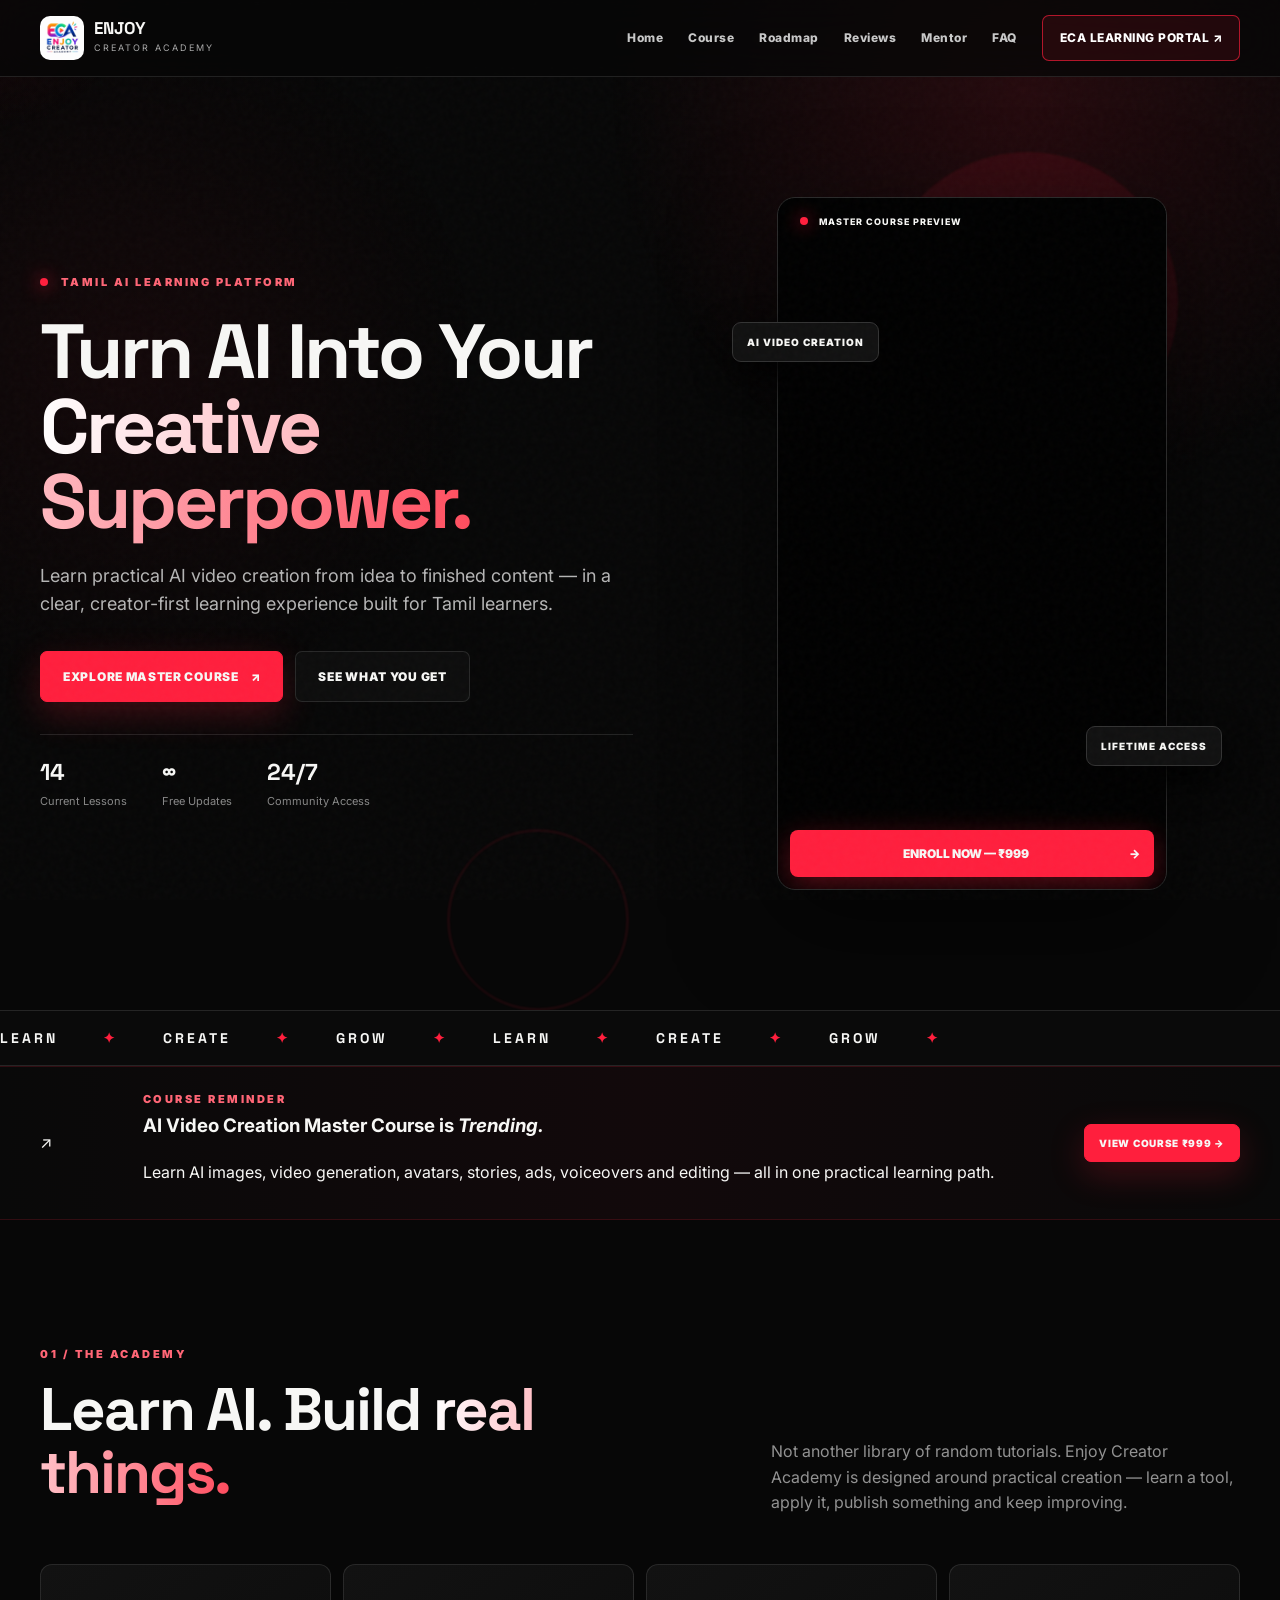
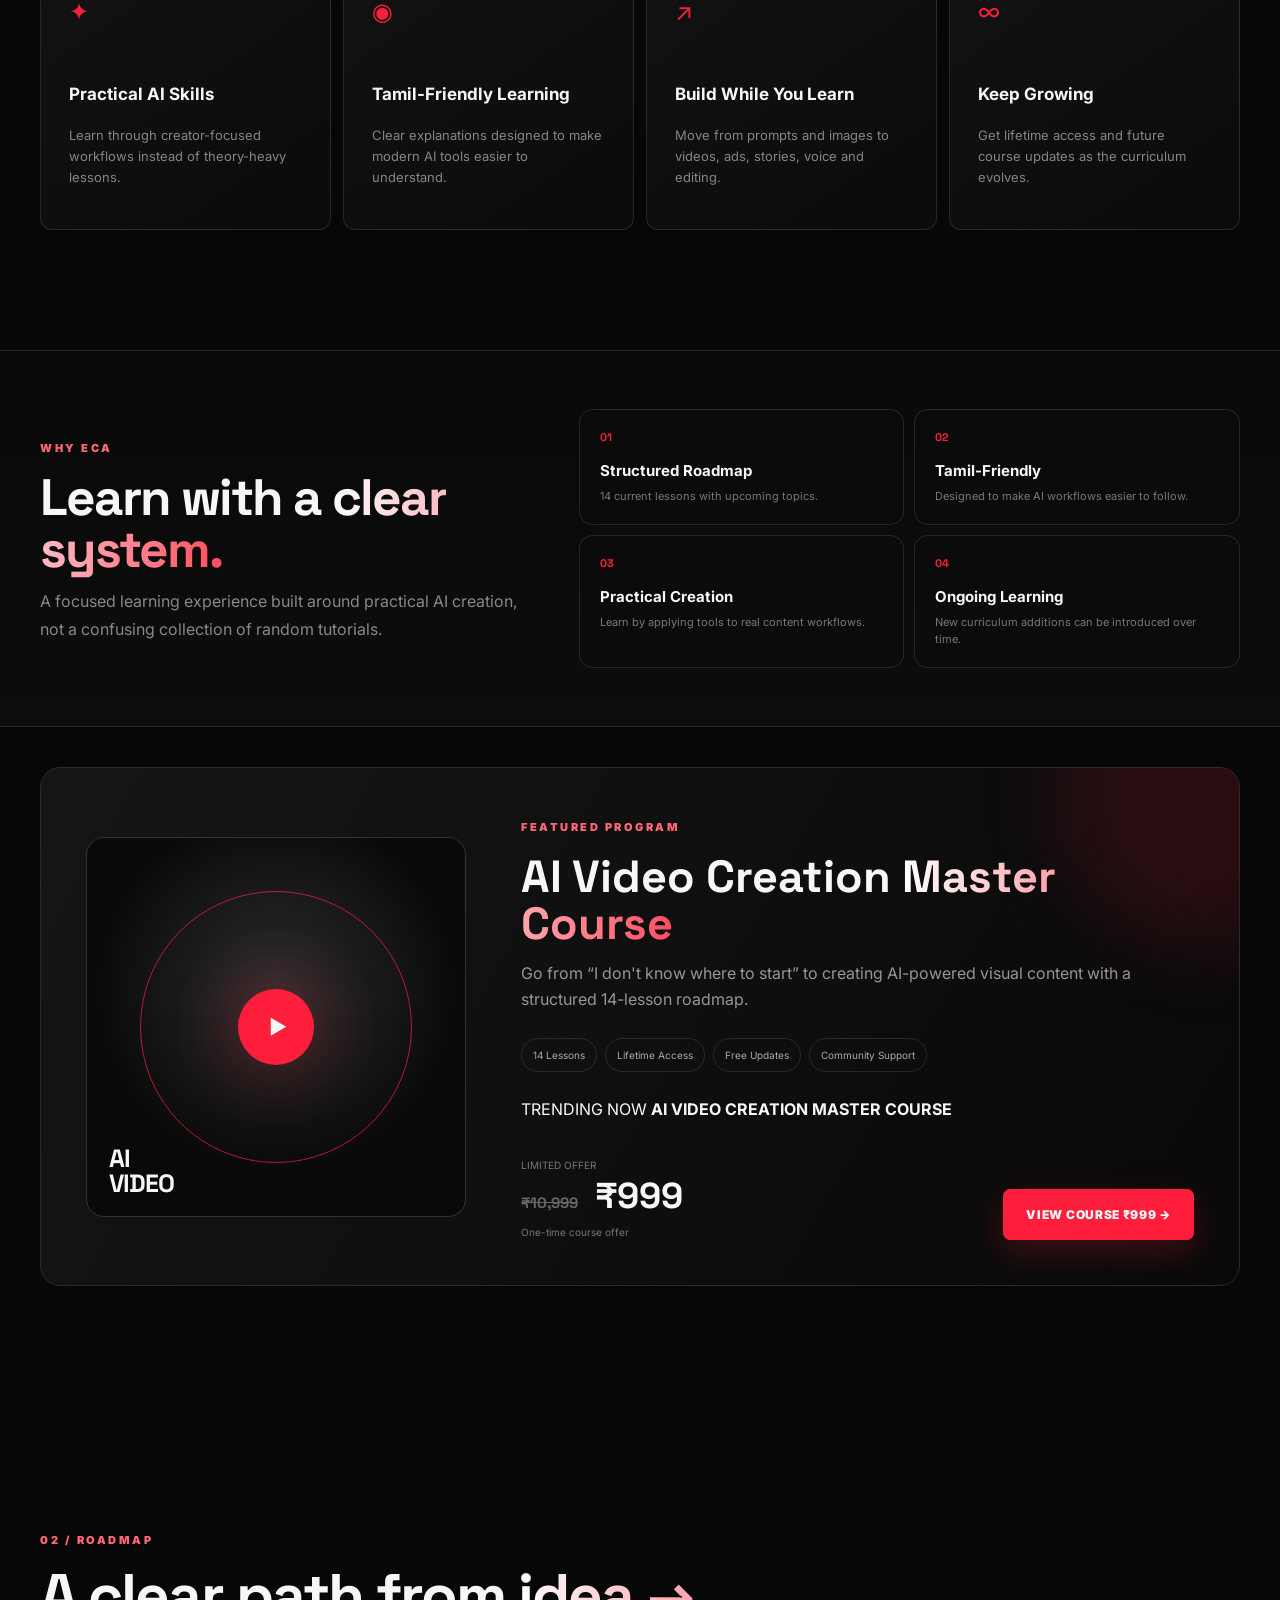
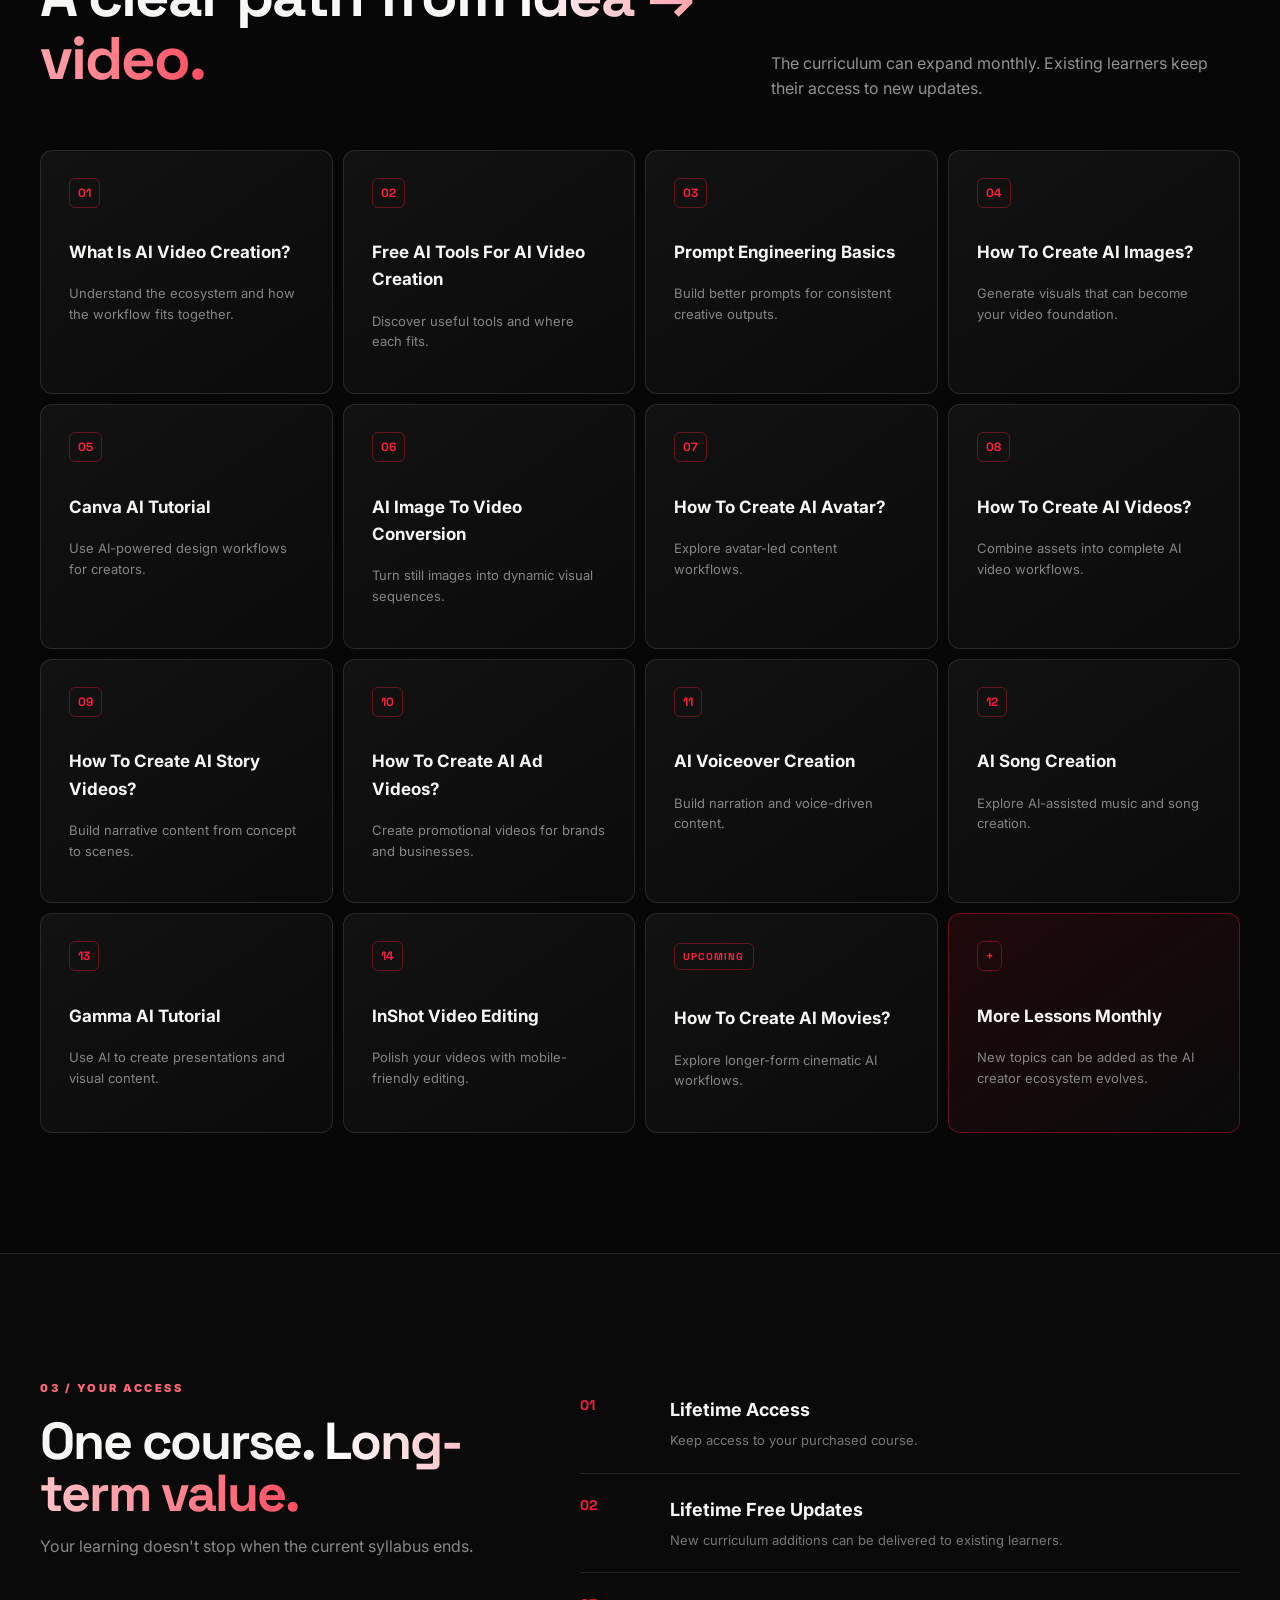
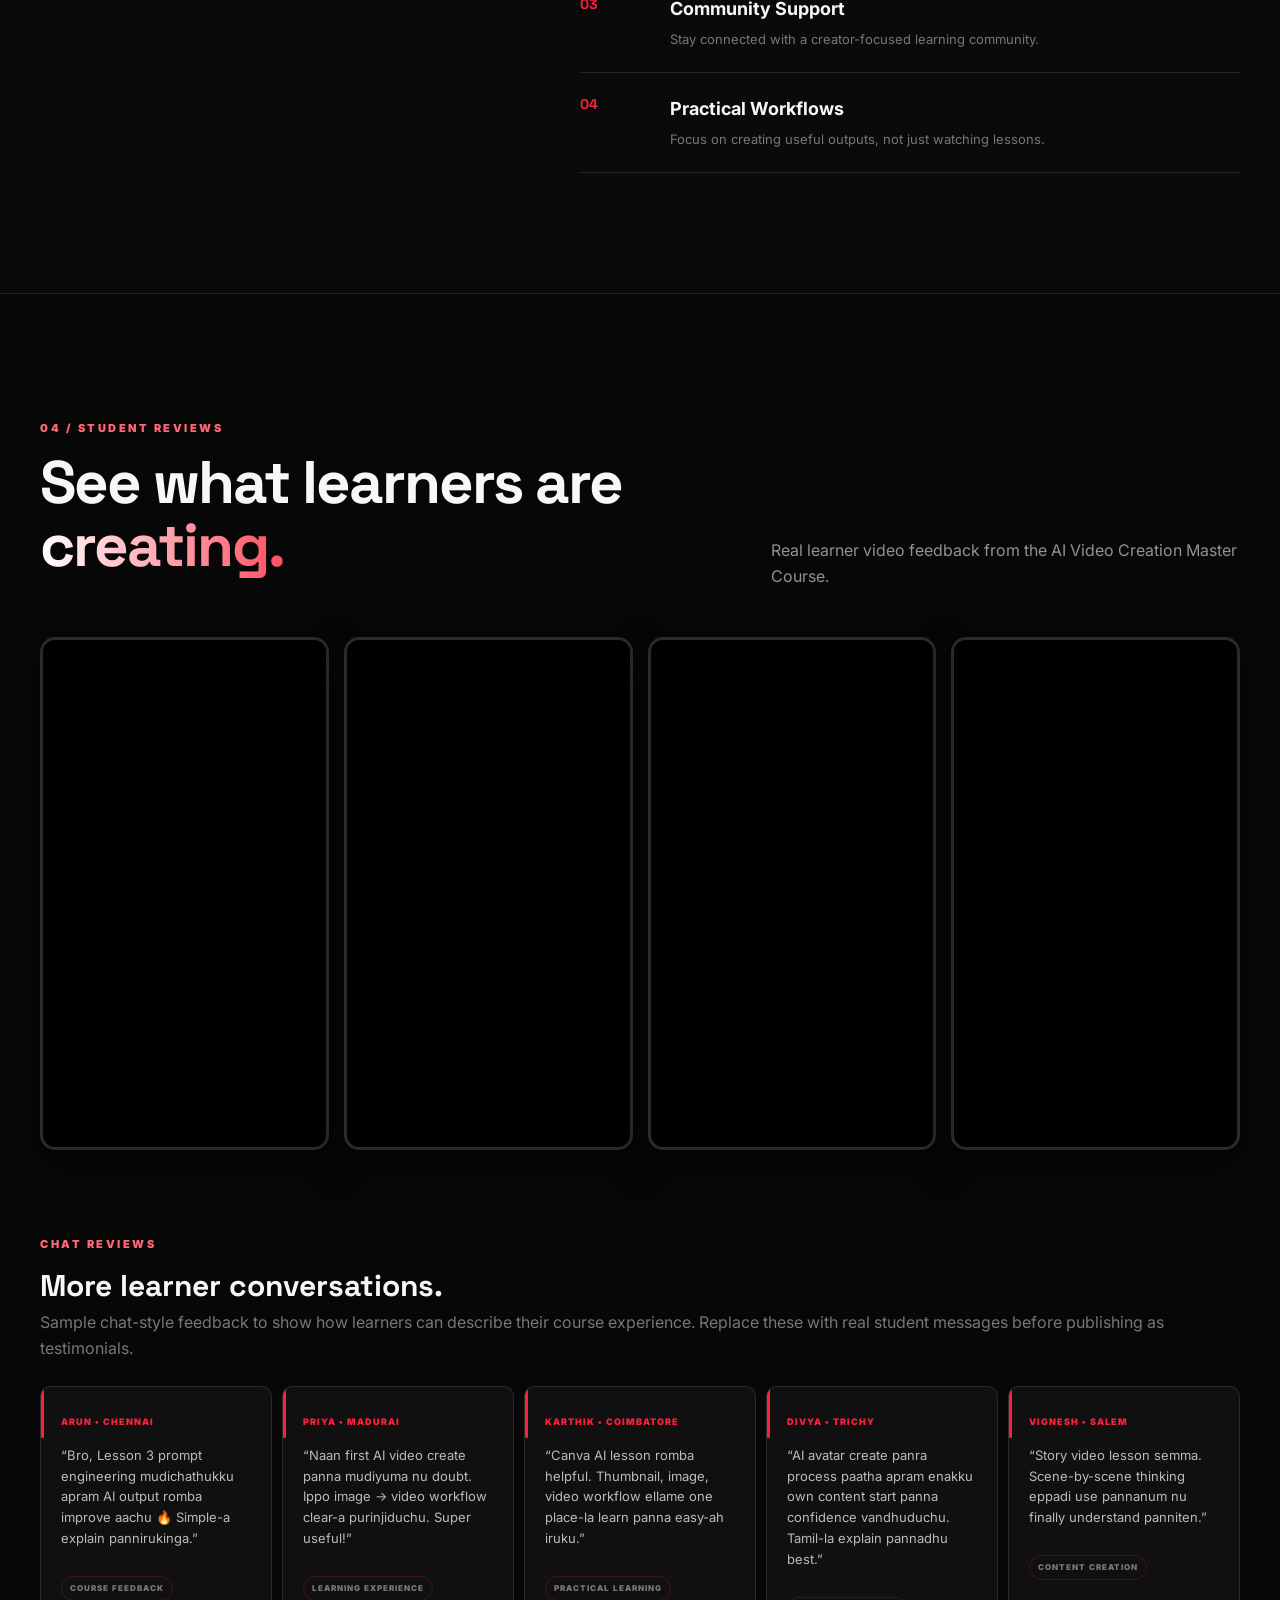
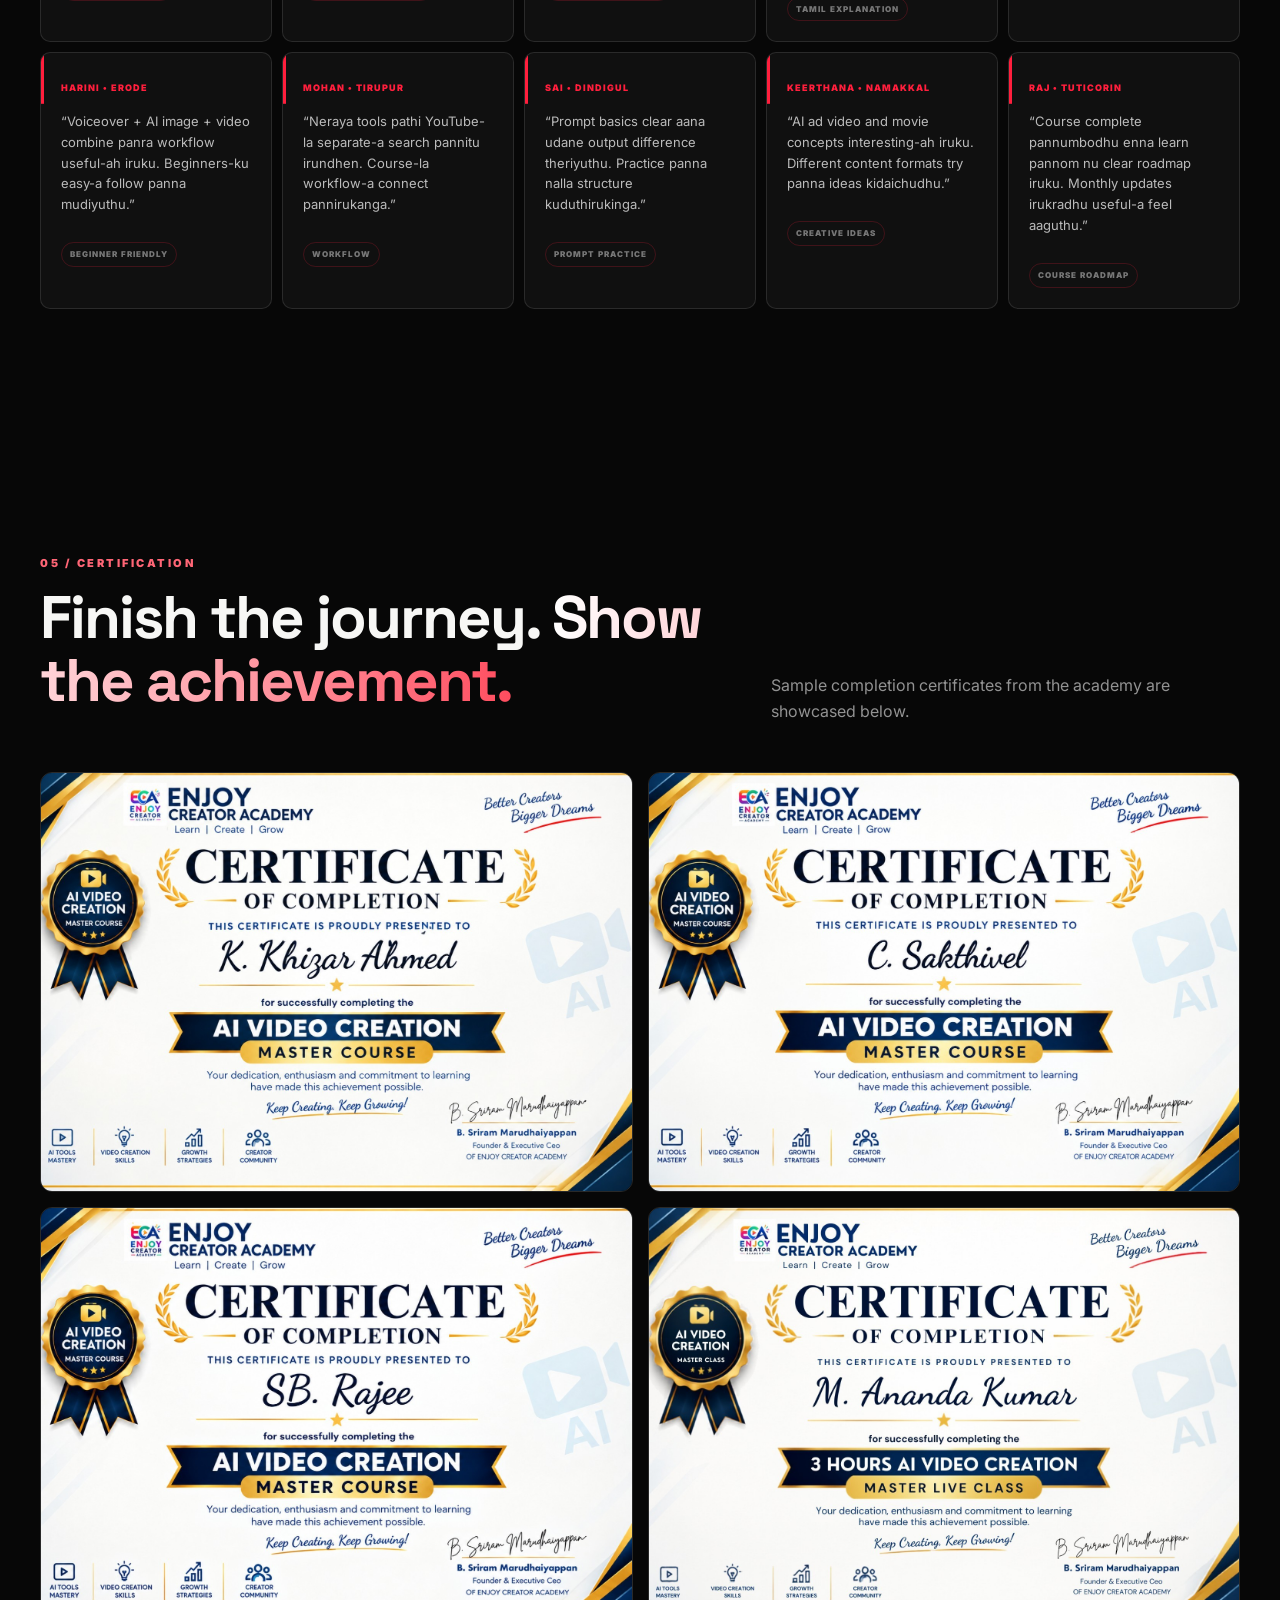
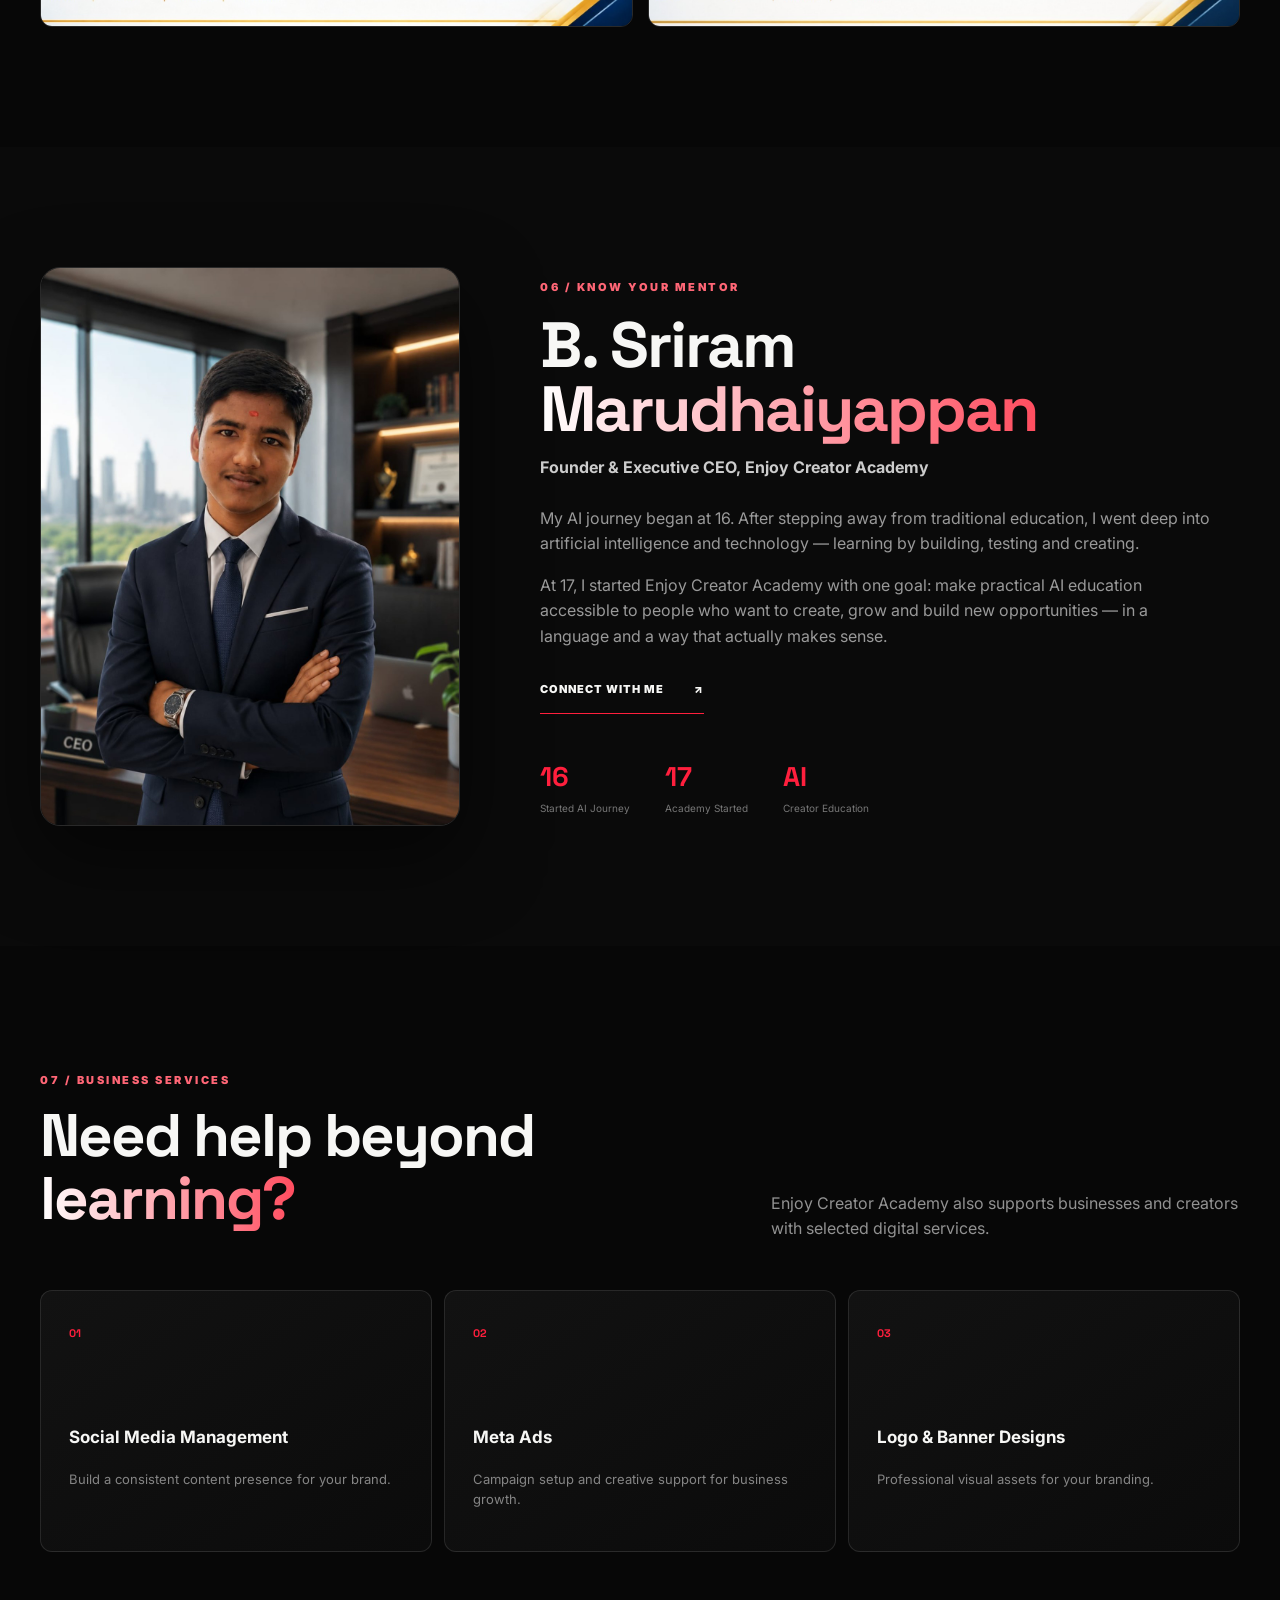
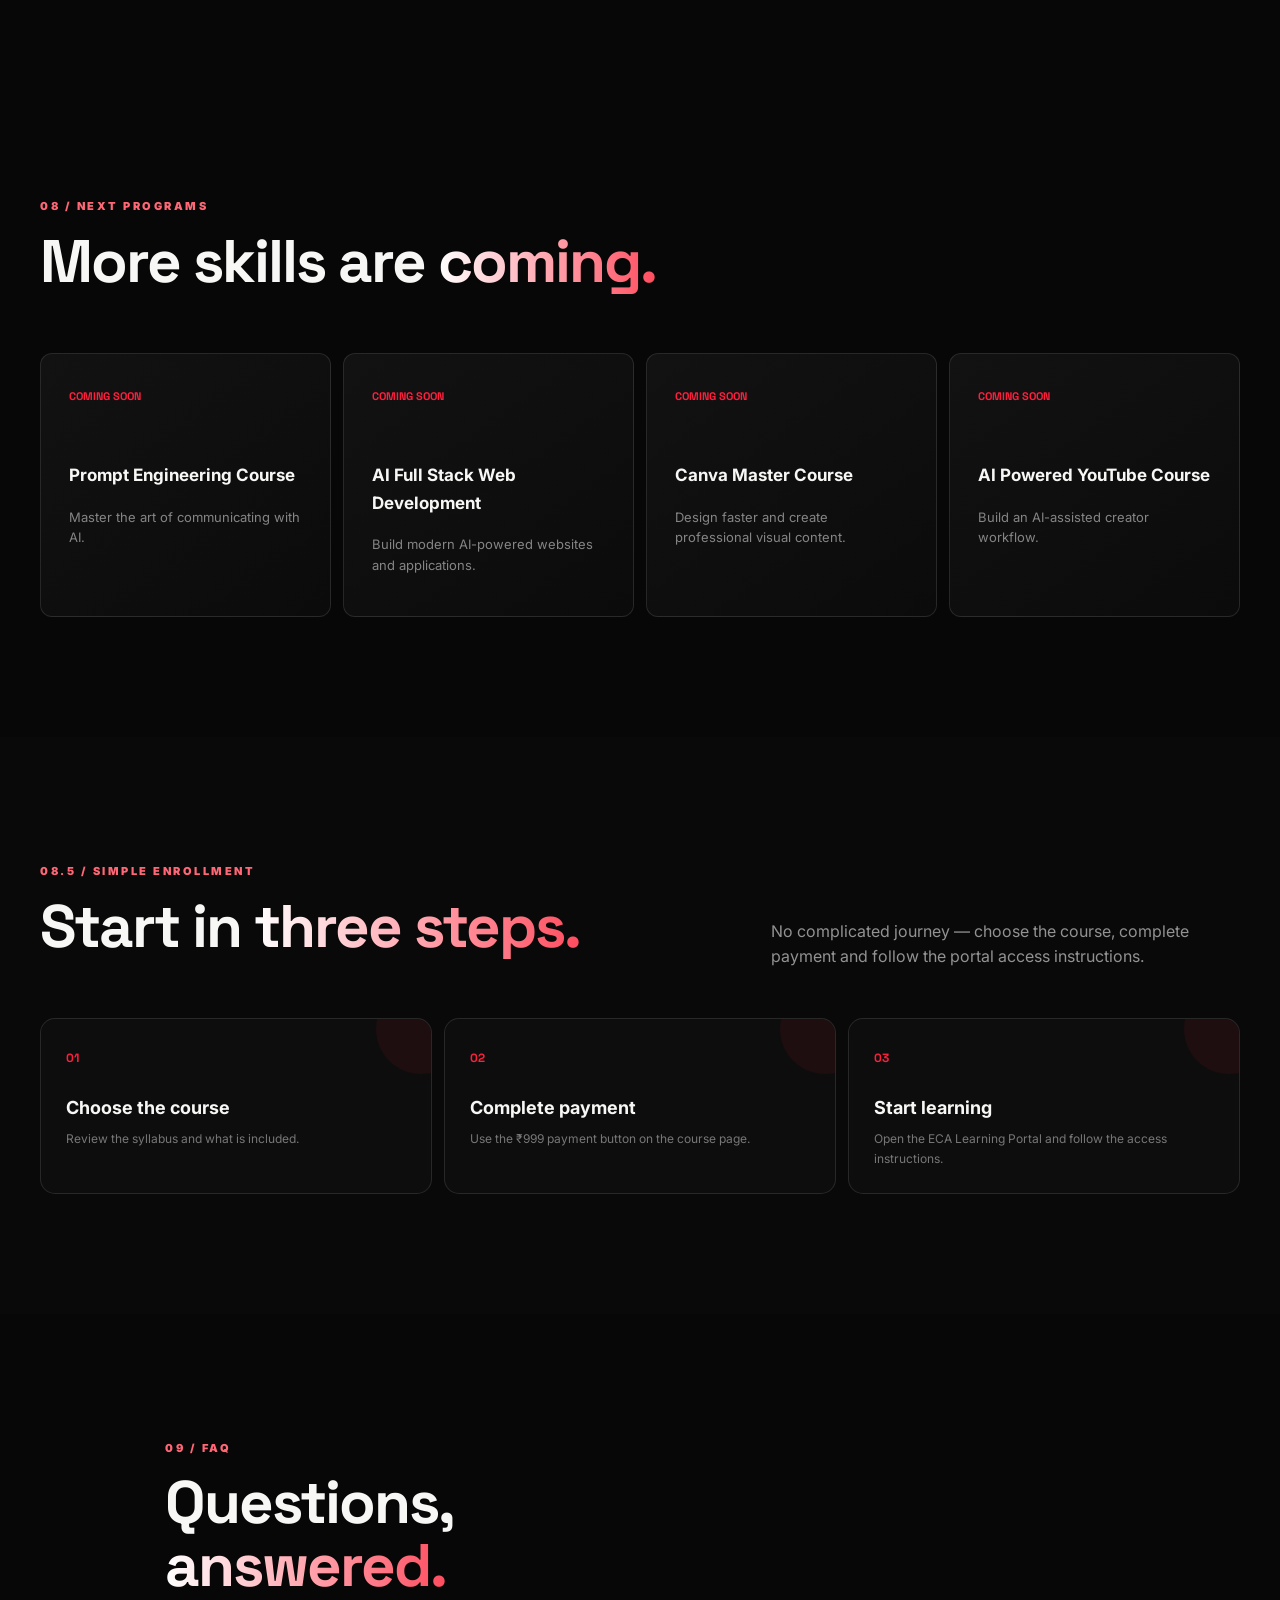
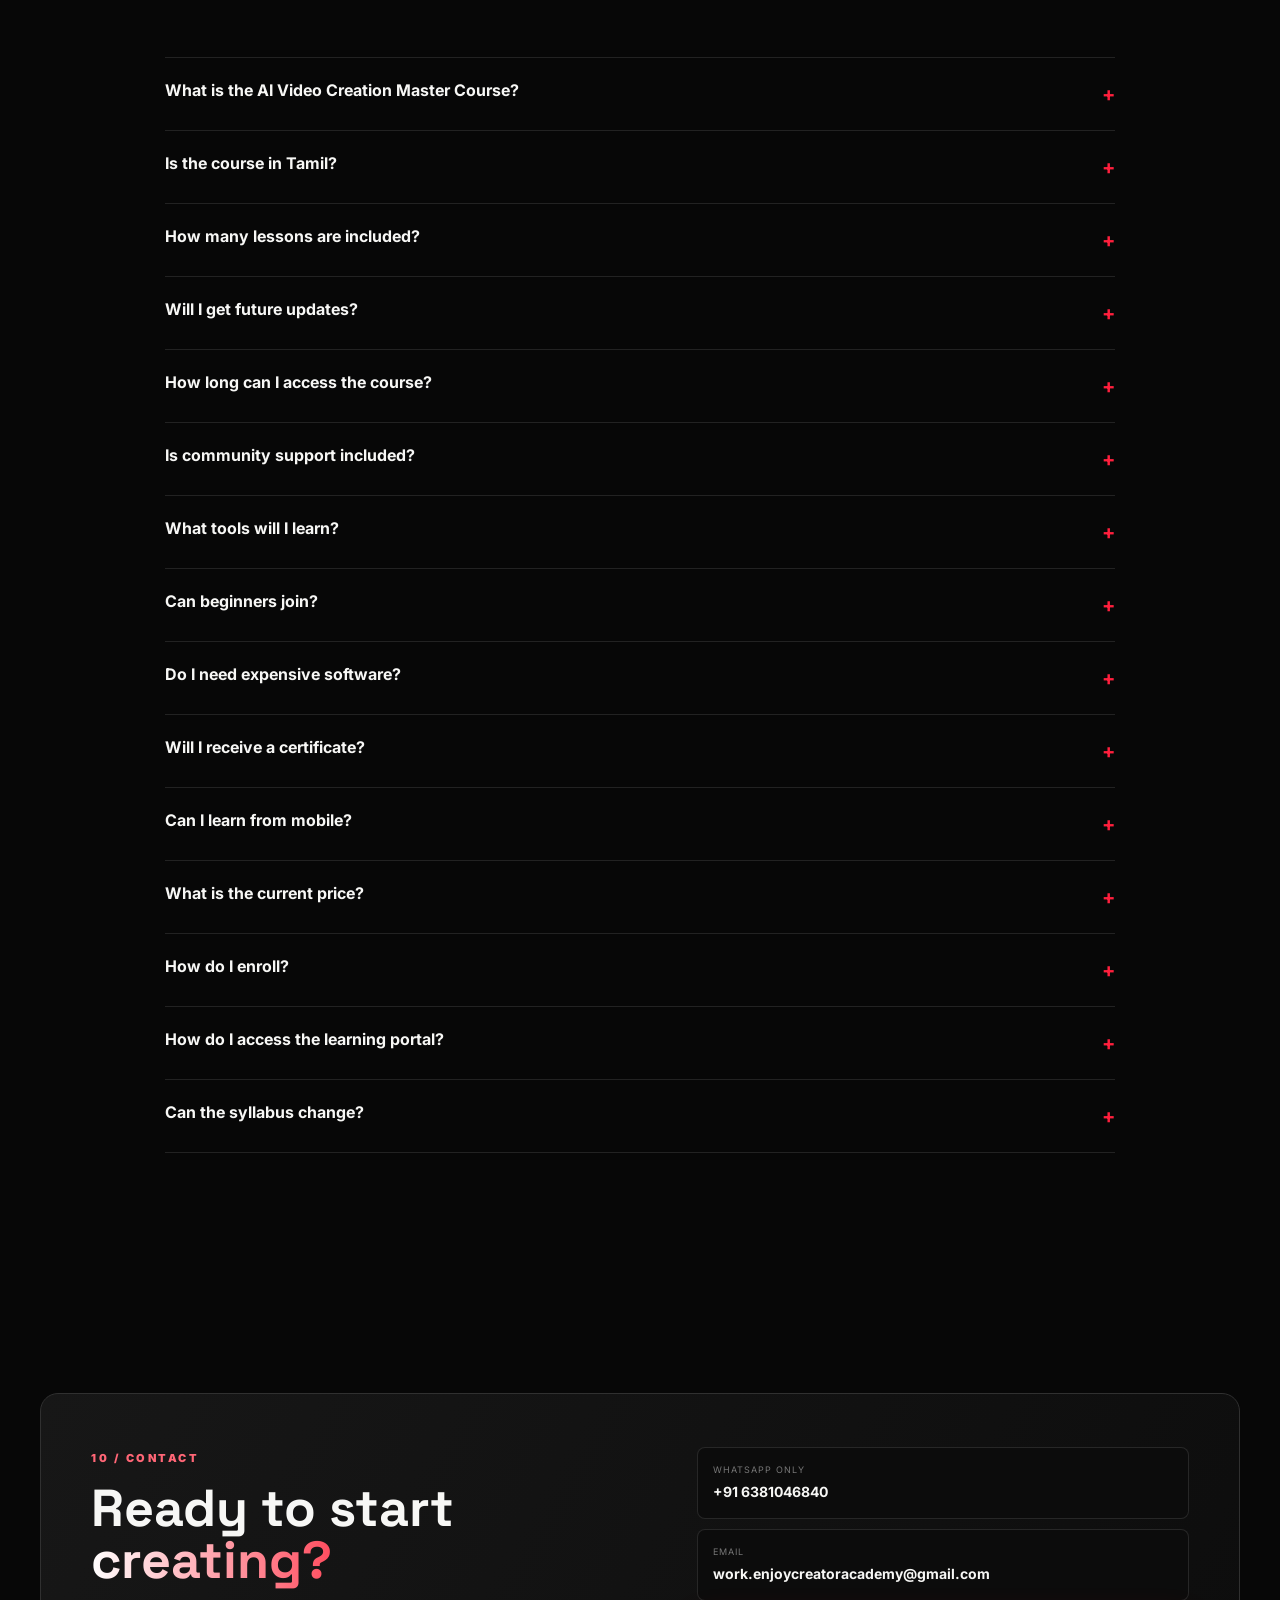
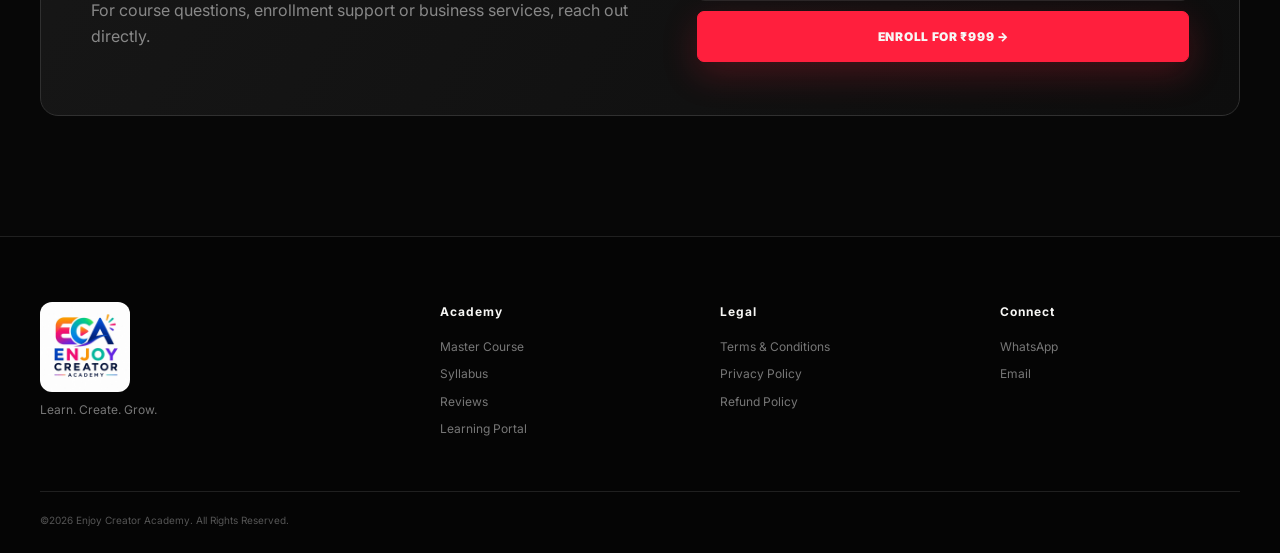
==== index.html @ feffe7a9 "Add files via upload" ====
<!DOCTYPE html>
<html lang="en">
<head>
  <meta charset="UTF-8">
  <meta name="viewport" content="width=device-width, initial-scale=1.0">
  <meta property="og:type" content="website">
  <meta property="og:title" content="Enjoy Creator Academy | Tamil AI Learning Platform">
  <meta property="og:description" content="Learn AI video creation through a practical, Tamil-friendly creator learning platform.">
  <meta property="og:image" content="assets/eca-logo.jpg">
  <meta name="twitter:card" content="summary_large_image">
  <meta name="twitter:title" content="Enjoy Creator Academy | Tamil AI Learning Platform">
  <meta name="twitter:description" content="Learn AI video creation through a practical, Tamil-friendly creator learning platform.">
  <meta name="twitter:image" content="assets/eca-logo.jpg">
  <link rel="icon" href="assets/eca-logo.jpg" type="image/jpeg">
  <meta name="description" content="Enjoy Creator Academy — Tamil AI Learning Platform. Learn AI Video Creation, practical AI tools, content creation and creator growth.">
  <meta name="theme-color" content="#090909">
  <title>Enjoy Creator Academy | Tamil AI Learning Platform</title>
  <link rel="preconnect" href="https://fonts.googleapis.com">
  <link rel="preconnect" href="https://fonts.gstatic.com" crossorigin>
  <link href="https://fonts.googleapis.com/css2?family=Inter:wght@400;500;600;700;800;900&family=Space+Grotesk:wght@500;600;700&display=swap" rel="stylesheet">
  <link rel="stylesheet" href="style.css">
</head>
<body>
  <div class="noise"></div>
  <div class="cursor-glow"></div>

  <header class="site-header">
    <div class="container nav-wrap">
      <a class="brand" href="index.html" aria-label="Enjoy Creator Academy home">
        <img src="assets/eca-logo.jpg" alt="Enjoy Creator Academy logo">
        <span>
          <strong>ENJOY</strong>
          <small>CREATOR ACADEMY</small>
        </span>
      </a>

      <button class="menu-toggle" aria-label="Open navigation" aria-expanded="false"><span></span><span></span><span></span></button>
      <nav class="main-nav" id="mainNav">
        <a href="#home">Home</a>
        <a href="#course">Course</a>
        <a href="#roadmap">Roadmap</a>
        <a href="#reviews">Reviews</a>
        <a href="#mentor">Mentor</a>
        <a href="#faq">FAQ</a>
        <a class="nav-login" href="portal.html">ECA LEARNING PORTAL ↗</a>
      </nav>
    </div>
  </header>

  <main id="home">
    <section class="hero section">
      <div class="hero-orb orb-a"></div><div class="hero-orb orb-b"></div>
      <div class="container hero-grid">
        <div class="hero-copy reveal">
          <div class="eyebrow"><span></span> TAMIL AI LEARNING PLATFORM</div>
          <h1>Turn AI Into Your <em>Creative Superpower.</em></h1>
          <p class="hero-lead">Learn practical AI video creation from idea to finished content — in a clear, creator-first learning experience built for Tamil learners.</p>
          <div class="hero-actions">
            <a class="btn btn-primary magnetic" href="course.html">EXPLORE MASTER COURSE <span>↗</span></a>
            <a class="btn btn-ghost" href="#course">SEE WHAT YOU GET</a>
          </div>
          <div class="trust-row">
            <div><b>14</b><span>Current Lessons</span></div>
            <div><b>∞</b><span>Free Updates</span></div>
            <div><b>24/7</b><span>Community Access</span></div>
          </div>
        </div>

        <div class="hero-video-wrap reveal">
          <div class="video-frame vertical">
            <div class="video-topline"><span class="live-dot"></span> MASTER COURSE PREVIEW</div>
            <iframe src="https://www.youtube.com/embed/_st41e0Zr7I?rel=0&modestbranding=1" title="AI Video Creation Master Course preview" allow="accelerometer; autoplay; clipboard-write; encrypted-media; gyroscope; picture-in-picture; web-share" allowfullscreen></iframe>
            <a class="video-cta" href="course.html">ENROLL NOW — ₹999 <span>→</span></a>
          </div>
          <div class="floating-chip chip-one">AI VIDEO CREATION</div>
          <div class="floating-chip chip-two">LIFETIME ACCESS</div>
        </div>
      </div>
    </section>

    <section class="ticker"><div class="ticker-track"><span>LEARN</span><i>✦</i><span>CREATE</span><i>✦</i><span>GROW</span><i>✦</i><span>LEARN</span><i>✦</i><span>CREATE</span><i>✦</i><span>GROW</span><i>✦</i></div></section>

    <section class="course-reminder-strip">
      <div class="container reminder-inner reveal">
        <div class="reminder-icon">↗</div>
        <div><span class="kicker">COURSE REMINDER</span><h3>AI Video Creation Master Course is <em>Trending.</em></h3><p>Learn AI images, video generation, avatars, stories, ads, voiceovers and editing — all in one practical learning path.</p></div>
        <a class="btn btn-primary magnetic" href="course.html">VIEW COURSE ₹999 →</a>
      </div>
    </section>

    <section class="section intro" id="course">
      <div class="container">
        <div class="section-head reveal">
          <div><span class="kicker">01 / THE ACADEMY</span><h2>Learn AI. Build <em>real things.</em></h2></div>
          <p>Not another library of random tutorials. Enjoy Creator Academy is designed around practical creation — learn a tool, apply it, publish something and keep improving.</p>
        </div>
        <div class="feature-grid">
          <article class="feature-card reveal"><span class="icon">✦</span><h3>Practical AI Skills</h3><p>Learn through creator-focused workflows instead of theory-heavy lessons.</p></article>
          <article class="feature-card reveal"><span class="icon">◉</span><h3>Tamil-Friendly Learning</h3><p>Clear explanations designed to make modern AI tools easier to understand.</p></article>
          <article class="feature-card reveal"><span class="icon">↗</span><h3>Build While You Learn</h3><p>Move from prompts and images to videos, ads, stories, voice and editing.</p></article>
          <article class="feature-card reveal"><span class="icon">∞</span><h3>Keep Growing</h3><p>Get lifetime access and future course updates as the curriculum evolves.</p></article>
        </div>
      </div>
    </section>

    <section class="trust-section">
      <div class="container trust-section-grid">
        <div class="trust-intro"><span class="kicker">WHY ECA</span><h2>Learn with a <em>clear system.</em></h2><p>A focused learning experience built around practical AI creation, not a confusing collection of random tutorials.</p></div>
        <div class="trust-points">
          <div><b>01</b><strong>Structured Roadmap</strong><span>14 current lessons with upcoming topics.</span></div>
          <div><b>02</b><strong>Tamil-Friendly</strong><span>Designed to make AI workflows easier to follow.</span></div>
          <div><b>03</b><strong>Practical Creation</strong><span>Learn by applying tools to real content workflows.</span></div>
          <div><b>04</b><strong>Ongoing Learning</strong><span>New curriculum additions can be introduced over time.</span></div>
        </div>
      </div>
    </section>

    <section class="section course-showcase">
      <div class="container">
        <div class="course-card reveal">
          <div class="course-art"><div class="art-ring"></div><div class="art-play">▶</div><span>AI<br>VIDEO</span></div>
          <div class="course-info">
            <span class="kicker">FEATURED PROGRAM</span>
            <h2>AI Video Creation <em>Master Course</em></h2>
            <p>Go from “I don't know where to start” to creating AI-powered visual content with a structured 14-lesson roadmap.</p>
            <div class="course-pills"><span>14 Lessons</span><span>Lifetime Access</span><span>Free Updates</span><span>Community Support</span></div>
            <div class="trending-line"><span class="trending-pulse"></span> TRENDING NOW <b>AI VIDEO CREATION MASTER COURSE</b></div>
            <div class="price-row"><div><small>LIMITED OFFER</small><strong><del>₹10,999</del> ₹999</strong><span class="offer-note">One-time course offer</span></div><a class="btn btn-primary" href="course.html">VIEW COURSE ₹999 →</a></div>
          </div>
        </div>
      </div>
    </section>

    <section class="section roadmap" id="roadmap">
      <div class="container">
        <div class="section-head reveal">
          <div><span class="kicker">02 / ROADMAP</span><h2>A clear path from <em>idea → video.</em></h2></div>
          <p>The curriculum can expand monthly. Existing learners keep their access to new updates.</p>
        </div>
        <div class="lesson-grid">
          <article class="lesson reveal"><span>01</span><h3>What Is AI Video Creation?</h3><p>Understand the ecosystem and how the workflow fits together.</p></article>
          <article class="lesson reveal"><span>02</span><h3>Free AI Tools For AI Video Creation</h3><p>Discover useful tools and where each fits.</p></article>
          <article class="lesson reveal"><span>03</span><h3>Prompt Engineering Basics</h3><p>Build better prompts for consistent creative outputs.</p></article>
          <article class="lesson reveal"><span>04</span><h3>How To Create AI Images?</h3><p>Generate visuals that can become your video foundation.</p></article>
          <article class="lesson reveal"><span>05</span><h3>Canva AI Tutorial</h3><p>Use AI-powered design workflows for creators.</p></article>
          <article class="lesson reveal"><span>06</span><h3>AI Image To Video Conversion</h3><p>Turn still images into dynamic visual sequences.</p></article>
          <article class="lesson reveal"><span>07</span><h3>How To Create AI Avatar?</h3><p>Explore avatar-led content workflows.</p></article>
          <article class="lesson reveal"><span>08</span><h3>How To Create AI Videos?</h3><p>Combine assets into complete AI video workflows.</p></article>
          <article class="lesson reveal"><span>09</span><h3>How To Create AI Story Videos?</h3><p>Build narrative content from concept to scenes.</p></article>
          <article class="lesson reveal"><span>10</span><h3>How To Create AI Ad Videos?</h3><p>Create promotional videos for brands and businesses.</p></article>
          <article class="lesson reveal"><span>11</span><h3>AI Voiceover Creation</h3><p>Build narration and voice-driven content.</p></article>
          <article class="lesson reveal"><span>12</span><h3>AI Song Creation</h3><p>Explore AI-assisted music and song creation.</p></article>
          <article class="lesson reveal"><span>13</span><h3>Gamma AI Tutorial</h3><p>Use AI to create presentations and visual content.</p></article>
          <article class="lesson reveal"><span>14</span><h3>InShot Video Editing</h3><p>Polish your videos with mobile-friendly editing.</p></article>
          <article class="lesson reveal"><span class="upcoming-badge">UPCOMING</span><h3>How To Create AI Movies?</h3><p>Explore longer-form cinematic AI workflows.</p></article>
          <article class="lesson update reveal"><span>+</span><h3>More Lessons Monthly</h3><p>New topics can be added as the AI creator ecosystem evolves.</p></article>
        </div>
      </div>
    </section>

    <section class="section benefits">
      <div class="container benefits-wrap">
        <div class="benefit-copy reveal"><span class="kicker">03 / YOUR ACCESS</span><h2>One course. <em>Long-term value.</em></h2><p>Your learning doesn't stop when the current syllabus ends.</p></div>
        <div class="benefit-list">
          <div class="benefit reveal"><b>01</b><div><h3>Lifetime Access</h3><p>Keep access to your purchased course.</p></div></div>
          <div class="benefit reveal"><b>02</b><div><h3>Lifetime Free Updates</h3><p>New curriculum additions can be delivered to existing learners.</p></div></div>
          <div class="benefit reveal"><b>03</b><div><h3>Community Support</h3><p>Stay connected with a creator-focused learning community.</p></div></div>
          <div class="benefit reveal"><b>04</b><div><h3>Practical Workflows</h3><p>Focus on creating useful outputs, not just watching lessons.</p></div></div>
        </div>
      </div>
    </section>

    <section class="section reviews" id="reviews">
      <div class="container">
        <div class="section-head reveal">
          <div><span class="kicker">04 / STUDENT REVIEWS</span><h2>See what learners are <em>creating.</em></h2></div>
          <p>Real learner video feedback from the AI Video Creation Master Course.</p>
        </div>
        <div class="review-video-grid">
          <div class="review-video reveal"><iframe src="https://www.youtube.com/embed/Iom0uEn4AiY?rel=0" title="Student review 1" allowfullscreen></iframe></div>
          <div class="review-video reveal"><iframe src="https://www.youtube.com/embed/JDRdID_DXOQ?rel=0" title="Student review 2" allowfullscreen></iframe></div>
          <div class="review-video reveal"><iframe src="https://www.youtube.com/embed/Ld6iSbZVHXE?rel=0" title="Student review 3" allowfullscreen></iframe></div>
          <div class="review-video reveal"><iframe src="https://www.youtube.com/embed/CZJgdfQBS98?rel=0" title="Student review 4" allowfullscreen></iframe></div>
        </div>

        <div class="chat-title reveal">
          <span class="kicker">CHAT REVIEWS</span>
          <h3>More learner conversations.</h3>
          <p>Sample chat-style feedback to show how learners can describe their course experience. Replace these with real student messages before publishing as testimonials.</p>
        </div>
        <div class="chat-grid">
          <article class="chat-card reveal"><small>ARUN • CHENNAI</small><p>“Bro, Lesson 3 prompt engineering mudichathukku apram AI output romba improve aachu 🔥 Simple-a explain pannirukinga.”</p><span class="feedback-tag">COURSE FEEDBACK</span></article>
          <article class="chat-card reveal"><small>PRIYA • MADURAI</small><p>“Naan first AI video create panna mudiyuma nu doubt. Ippo image → video workflow clear-a purinjiduchu. Super useful!”</p><span class="feedback-tag">LEARNING EXPERIENCE</span></article>
          <article class="chat-card reveal"><small>KARTHIK • COIMBATORE</small><p>“Canva AI lesson romba helpful. Thumbnail, image, video workflow ellame one place-la learn panna easy-ah iruku.”</p><span class="feedback-tag">PRACTICAL LEARNING</span></article>
          <article class="chat-card reveal"><small>DIVYA • TRICHY</small><p>“AI avatar create panra process paatha apram enakku own content start panna confidence vandhuduchu. Tamil-la explain pannadhu best.”</p><span class="feedback-tag">TAMIL EXPLANATION</span></article>
          <article class="chat-card reveal"><small>VIGNESH • SALEM</small><p>“Story video lesson semma. Scene-by-scene thinking eppadi use pannanum nu finally understand panniten.”</p><span class="feedback-tag">CONTENT CREATION</span></article>
          <article class="chat-card reveal"><small>HARINI • ERODE</small><p>“Voiceover + AI image + video combine panra workflow useful-ah iruku. Beginners-ku easy-a follow panna mudiyuthu.”</p><span class="feedback-tag">BEGINNER FRIENDLY</span></article>
          <article class="chat-card reveal"><small>MOHAN • TIRUPUR</small><p>“Neraya tools pathi YouTube-la separate-a search pannitu irundhen. Course-la workflow-a connect pannirukanga.”</p><span class="feedback-tag">WORKFLOW</span></article>
          <article class="chat-card reveal"><small>SAI • DINDIGUL</small><p>“Prompt basics clear aana udane output difference theriyuthu. Practice panna nalla structure kuduthirukinga.”</p><span class="feedback-tag">PROMPT PRACTICE</span></article>
          <article class="chat-card reveal"><small>KEERTHANA • NAMAKKAL</small><p>“AI ad video and movie concepts interesting-ah iruku. Different content formats try panna ideas kidaichudhu.”</p><span class="feedback-tag">CREATIVE IDEAS</span></article>
          <article class="chat-card reveal"><small>RAJ • TUTICORIN</small><p>“Course complete pannumbodhu enna learn pannom nu clear roadmap iruku. Monthly updates irukradhu useful-a feel aaguthu.”</p><span class="feedback-tag">COURSE ROADMAP</span></article>
        </div>
      </div>
    </section>

    <section class="section certificates">
      <div class="container">
        <div class="section-head reveal"><div><span class="kicker">05 / CERTIFICATION</span><h2>Finish the journey. <em>Show the achievement.</em></h2></div><p>Sample completion certificates from the academy are showcased below.</p></div>
        <div class="certificate-grid">
          <button class="certificate reveal" data-image="assets/certificate-1.png"><img src="assets/certificate-1.png" alt="Enjoy Creator Academy certificate sample 1"></button>
          <button class="certificate reveal" data-image="assets/certificate-2.png"><img src="assets/certificate-2.png" alt="Enjoy Creator Academy certificate sample 2"></button>
          <button class="certificate reveal" data-image="assets/certificate-3.png"><img src="assets/certificate-3.png" alt="Enjoy Creator Academy certificate sample 3"></button>
          <button class="certificate reveal" data-image="assets/certificate-4.png"><img src="assets/certificate-4.png" alt="Enjoy Creator Academy certificate sample 4"></button>
        </div>
      </div>
    </section>

    <section class="section mentor" id="mentor">
      <div class="container mentor-grid">
        <div class="mentor-photo reveal"><img src="assets/founder.jpg" alt="B. Sriram Marudhaiyappan, Founder and Executive CEO"></div>
        <div class="mentor-copy reveal">
          <span class="kicker">06 / KNOW YOUR MENTOR</span>
          <h2>B. Sriram <em>Marudhaiyappan</em></h2>
          <h4>Founder & Executive CEO, Enjoy Creator Academy</h4>
          <p>My AI journey began at 16. After stepping away from traditional education, I went deep into artificial intelligence and technology — learning by building, testing and creating.</p>
          <p>At 17, I started Enjoy Creator Academy with one goal: make practical AI education accessible to people who want to create, grow and build new opportunities — in a language and a way that actually makes sense.</p>
          <a class="contact-link" href="https://wa.me/916381046840" target="_blank" rel="noopener">CONNECT WITH ME <span>↗</span></a>
          <div class="mentor-stats"><div><b>16</b><span>Started AI Journey</span></div><div><b>17</b><span>Academy Started</span></div><div><b>AI</b><span>Creator Education</span></div></div>
        </div>
      </div>
    </section>

    <section class="section services">
      <div class="container">
        <div class="section-head reveal"><div><span class="kicker">07 / BUSINESS SERVICES</span><h2>Need help beyond <em>learning?</em></h2></div><p>Enjoy Creator Academy also supports businesses and creators with selected digital services.</p></div>
        <div class="service-grid">
          <article class="service-card reveal"><span>01</span><h3>Social Media Management</h3><p>Build a consistent content presence for your brand.</p></article>
          <article class="service-card reveal"><span>02</span><h3>Meta Ads</h3><p>Campaign setup and creative support for business growth.</p></article>
          <article class="service-card reveal"><span>03</span><h3>Logo & Banner Designs</h3><p>Professional visual assets for your branding.</p></article>
        </div>
      </div>
    </section>

    <section class="section other-courses">
      <div class="container">
        <div class="section-head reveal"><div><span class="kicker">08 / NEXT PROGRAMS</span><h2>More skills are <em>coming.</em></h2></div></div>
        <div class="coming-grid">
          <article class="coming reveal"><span>COMING SOON</span><h3>Prompt Engineering Course</h3><p>Master the art of communicating with AI.</p></article>
          <article class="coming reveal"><span>COMING SOON</span><h3>AI Full Stack Web Development</h3><p>Build modern AI-powered websites and applications.</p></article>
          <article class="coming reveal"><span>COMING SOON</span><h3>Canva Master Course</h3><p>Design faster and create professional visual content.</p></article>
          <article class="coming reveal"><span>COMING SOON</span><h3>AI Powered YouTube Course</h3><p>Build an AI-assisted creator workflow.</p></article>
        </div>
      </div>
    </section>

    <section class="section enrollment-flow">
      <div class="container">
        <div class="section-head reveal"><div><span class="kicker">08.5 / SIMPLE ENROLLMENT</span><h2>Start in <em>three steps.</em></h2></div><p>No complicated journey — choose the course, complete payment and follow the portal access instructions.</p></div>
        <div class="enroll-steps">
          <div class="enroll-step reveal"><span>01</span><h3>Choose the course</h3><p>Review the syllabus and what is included.</p></div>
          <div class="enroll-step reveal"><span>02</span><h3>Complete payment</h3><p>Use the ₹999 payment button on the course page.</p></div>
          <div class="enroll-step reveal"><span>03</span><h3>Start learning</h3><p>Open the ECA Learning Portal and follow the access instructions.</p></div>
        </div>
      </div>
    </section>

    <section class="section faq" id="faq">
      <div class="container faq-wrap">
        <div class="section-head reveal"><div><span class="kicker">09 / FAQ</span><h2>Questions, <em>answered.</em></h2></div></div>
        <div class="faq-list">
          <details class="reveal"><summary>What is the AI Video Creation Master Course?</summary><p>A structured practical course covering AI video creation, prompting, image generation, avatars, storytelling, ads, voiceovers, songs and editing.</p></details>
          <details class="reveal"><summary>Is the course in Tamil?</summary><p>The academy is designed as a Tamil-friendly AI learning platform. Course delivery and supporting material can be updated as the program grows.</p></details>
          <details class="reveal"><summary>How many lessons are included?</summary><p>The current roadmap includes the numbered lessons shown above, plus upcoming topics and monthly curriculum updates.</p></details>
          <details class="reveal"><summary>Will I get future updates?</summary><p>Yes. The offer includes lifetime free course updates.</p></details>
          <details class="reveal"><summary>How long can I access the course?</summary><p>The offer provides lifetime access.</p></details>
          <details class="reveal"><summary>Is community support included?</summary><p>Yes. Lifetime community support is included in the stated course offer.</p></details>
          <details class="reveal"><summary>What tools will I learn?</summary><p>The roadmap covers multiple AI creation tools and workflows, including Canva AI, image-to-video, AI avatars, voiceover, songs, InShot and Gamma AI.</p></details>
          <details class="reveal"><summary>Can beginners join?</summary><p>The roadmap starts from the basics, making it suitable for learners who are beginning their AI video creation journey.</p></details>
          <details class="reveal"><summary>Do I need expensive software?</summary><p>The curriculum includes free AI tools, but individual tool availability and pricing can change over time.</p></details>
          <details class="reveal"><summary>Will I receive a certificate?</summary><p>The academy showcases completion certificate designs. Certificate eligibility and issuance should follow the course's current completion requirements.</p></details>
          <details class="reveal"><summary>Can I learn from mobile?</summary><p>The website and portal are designed to be responsive. Many creator workflows can also be performed on mobile, depending on the tool.</p></details>
          <details class="reveal"><summary>What is the current price?</summary><p>The current website offer is shown as ₹999, reduced from a displayed reference price of ₹10,999.</p></details>
          <details class="reveal"><summary>How do I enroll?</summary><p>Open the Master Course page and use the ₹999 BUY NOW button. It opens the provided Razorpay payment page.</p></details>
          <details class="reveal"><summary>How do I access the learning portal?</summary><p>Use ECA LEARNING PORTAL in the navigation to open the official student learning portal.</p></details>
          <details class="reveal"><summary>Can the syllabus change?</summary><p>Yes. The academy states that more syllabus topics will be updated monthly.</p></details>
        </div>
      </div>
    </section>

    <section class="section contact">
      <div class="container contact-card reveal">
        <div><span class="kicker">10 / CONTACT</span><h2>Ready to start <em>creating?</em></h2><p>For course questions, enrollment support or business services, reach out directly.</p></div>
        <div class="contact-actions">
          <a href="https://wa.me/916381046840" target="_blank" rel="noopener"><small>WHATSAPP ONLY</small><strong>+91 6381046840</strong></a>
          <a href="mailto:work.enjoycreatoracademy@gmail.com"><small>EMAIL</small><strong>work.enjoycreatoracademy@gmail.com</strong></a>
          <a class="btn btn-primary" href="course.html">ENROLL FOR ₹999 →</a>
        </div>
      </div>
    </section>
  </main>

  <footer class="footer">
    <div class="container footer-grid">
      <div><img src="assets/eca-logo.jpg" alt="ECA logo" class="footer-logo"><p>Learn. Create. Grow.</p></div>
      <div><h4>Academy</h4><a href="#course">Master Course</a><a href="#roadmap">Syllabus</a><a href="#reviews">Reviews</a><a href="portal.html">Learning Portal</a></div>
      <div><h4>Legal</h4><a href="legal.html#terms">Terms & Conditions</a><a href="legal.html#privacy">Privacy Policy</a><a href="legal.html#refund">Refund Policy</a></div>
      <div><h4>Connect</h4><a href="https://wa.me/916381046840" target="_blank" rel="noopener">WhatsApp</a><a href="mailto:work.enjoycreatoracademy@gmail.com">Email</a></div>
    </div>
    <div class="container copyright">©2026 Enjoy Creator Academy. All Rights Reserved.</div>
  </footer>

  <div class="mobile-sticky-cta"><a href="course.html">ENROLL FOR ₹999 <span>→</span></a></div>

  <aside class="floating-reminder" id="courseReminder" aria-label="AI Video Creation Master Course reminder">
    <button class="reminder-close" id="reminderClose" aria-label="Close reminder">×</button>
    <span class="mini-trend">● TRENDING</span>
    <strong>AI VIDEO CREATION<br>MASTER COURSE</strong>
    <small>Lifetime access • Updates • Community</small>
    <a href="course.html">REMIND ME →</a>
  </aside>

  <div class="lightbox" id="lightbox" aria-hidden="true"><button class="lightbox-close">×</button><img id="lightboxImg" src="" alt="Certificate enlarged"></div>
  <script type="application/ld+json">
  {
    "@context":"https://schema.org",
    "@type":"EducationalOrganization",
    "name":"Enjoy Creator Academy",
    "description":"Tamil-friendly AI learning platform focused on practical AI video creation.",
    "email":"work.enjoycreatoracademy@gmail.com",
    "telephone":"+91 6381046840",
    "offers":{"@type":"Offer","price":"999","priceCurrency":"INR"}
  }
  </script>
  <script src="script.js"></script>
</body>
</html>
---- style.css ----
:root{
  --bg:#070707;--bg2:#0d0d0d;--panel:#111;--panel2:#161616;--text:#f7f7f5;--muted:#a8a8a8;
  --red:#ff1f3d;--red2:#ff4d5f;--line:rgba(255,255,255,.11);--white:#fff;--max:1200px;
  --ease:cubic-bezier(.2,.75,.2,1);
}
*{box-sizing:border-box}html{scroll-behavior:smooth}body{margin:0;background:var(--bg);color:var(--text);font-family:Inter,system-ui,sans-serif;line-height:1.6;overflow-x:hidden}
body:before{content:"";position:fixed;inset:0;pointer-events:none;background:radial-gradient(circle at 80% 10%,rgba(255,31,61,.12),transparent 32%),radial-gradient(circle at 10% 40%,rgba(255,31,61,.05),transparent 28%);z-index:-2}
a{color:inherit;text-decoration:none}button,input{font:inherit}.container{width:min(var(--max),calc(100% - 40px));margin:auto}.section{padding:120px 0;position:relative}.noise{position:fixed;inset:0;opacity:.025;pointer-events:none;z-index:20;background-image:url("data:image/svg+xml,%3Csvg viewBox='0 0 180 180' xmlns='http://www.w3.org/2000/svg'%3E%3Cfilter id='n'%3E%3CfeTurbulence type='fractalNoise' baseFrequency='.9' numOctaves='4' stitchTiles='stitch'/%3E%3C/filter%3E%3Crect width='100%25' height='100%25' filter='url(%23n)'/%3E%3C/svg%3E")}
.cursor-glow{position:fixed;width:280px;height:280px;border-radius:50%;pointer-events:none;background:radial-gradient(circle,rgba(255,31,61,.08),transparent 65%);transform:translate(-50%,-50%);z-index:-1}
.site-header{position:sticky;top:0;z-index:50;background:rgba(7,7,7,.78);backdrop-filter:blur(18px);border-bottom:1px solid var(--line)}.nav-wrap{height:76px;display:flex;align-items:center;justify-content:space-between;gap:24px}
.brand{display:flex;align-items:center;gap:10px}.brand img{width:44px;height:44px;object-fit:cover;border-radius:10px}.brand strong{display:block;font:800 17px/1 Space Grotesk}.brand small{display:block;color:#aaa;font-size:9px;letter-spacing:2px;margin-top:4px}
.main-nav{display:flex;align-items:center;gap:25px}.main-nav a{font-size:12px;font-weight:800;letter-spacing:.5px;color:#c8c8c8;transition:.25s}.main-nav a:hover{color:#fff}.nav-login{padding:12px 17px!important;border:1px solid rgba(255,31,61,.65);background:rgba(255,31,61,.1);color:#fff!important;border-radius:7px}.menu-toggle{display:none;background:none;border:0;color:white}
.hero{min-height:calc(100vh - 76px);display:flex;align-items:center;overflow:hidden}.hero-grid{display:grid;grid-template-columns:1.05fr .95fr;align-items:center;gap:70px}.eyebrow,.kicker{font-size:11px;font-weight:900;letter-spacing:2.5px;color:#ff6676}.eyebrow span,.live-dot{display:inline-block;width:8px;height:8px;background:var(--red);border-radius:50%;margin-right:8px;box-shadow:0 0 18px var(--red)}
h1,h2,h3,h4,p{margin-top:0}.hero h1{font:800 clamp(46px,6vw,82px)/.98 Space Grotesk;letter-spacing:-3px;max-width:800px;margin:22px 0}.hero h1 em,h2 em,.course-hero h1 em,.portal-copy h1 em{font-style:normal;color:transparent;background:linear-gradient(90deg,#fff,var(--red2));background-clip:text;-webkit-background-clip:text}.hero-lead{font-size:18px;color:#b5b5b5;max-width:640px}.hero-actions{display:flex;gap:12px;flex-wrap:wrap;margin:32px 0}.btn{display:inline-flex;align-items:center;justify-content:center;gap:12px;padding:15px 22px;border-radius:7px;font-size:12px;font-weight:900;letter-spacing:.7px;border:1px solid var(--line);transition:.35s var(--ease);cursor:pointer}.btn-primary{background:var(--red);border-color:var(--red);box-shadow:0 12px 35px rgba(255,31,61,.22)}.btn-primary:hover{transform:translateY(-3px);box-shadow:0 18px 45px rgba(255,31,61,.35)}.btn-ghost{background:#0d0d0d}.btn-ghost:hover{border-color:#777;transform:translateY(-2px)}
.trust-row{display:flex;gap:35px;border-top:1px solid var(--line);padding-top:22px;margin-top:25px}.trust-row b{display:block;font:700 23px Space Grotesk}.trust-row span{font-size:11px;color:#888}
.hero-video-wrap{position:relative;justify-self:center}.video-frame{position:relative;background:#000;border:1px solid #2a2a2a;border-radius:18px;overflow:hidden;box-shadow:0 30px 100px rgba(0,0,0,.6)}.video-frame.vertical{width:min(390px,78vw);aspect-ratio:9/16}.video-frame iframe,.review-video iframe{width:100%;height:100%;border:0;display:block}.video-topline{position:absolute;z-index:2;top:10px;left:12px;background:rgba(0,0,0,.68);padding:7px 10px;border-radius:20px;font-size:9px;font-weight:800;letter-spacing:1px}.video-cta{position:absolute;left:12px;right:12px;bottom:12px;background:var(--red);padding:14px;border-radius:8px;text-align:center;font-weight:900;font-size:12px;box-shadow:0 8px 30px rgba(255,31,61,.35)}.video-cta span{float:right}.floating-chip{position:absolute;padding:11px 14px;background:#111;border:1px solid #333;border-radius:9px;font-size:10px;font-weight:900;letter-spacing:1px;box-shadow:0 15px 35px #000;animation:float 4s ease-in-out infinite}.chip-one{left:-45px;top:18%}.chip-two{right:-55px;bottom:18%;animation-delay:-2s}.hero-orb{position:absolute;border-radius:50%;filter:blur(1px);pointer-events:none}.orb-a{width:300px;height:300px;background:rgba(255,31,61,.1);right:8%;top:8%}.orb-b{width:180px;height:180px;border:1px solid rgba(255,31,61,.25);left:35%;bottom:0}
@keyframes float{50%{transform:translateY(-12px)}}@keyframes marquee{to{transform:translateX(-50%)}}@keyframes pulse{50%{transform:scale(1.06);opacity:.75}}@keyframes pulseBorder{0%,100%{box-shadow:0 0 0 0 rgba(255,31,61,0)}50%{box-shadow:0 0 0 5px rgba(255,31,61,.08)}}
.ticker{overflow:hidden;border-block:1px solid var(--line);background:#0a0a0a}.ticker-track{display:flex;gap:45px;white-space:nowrap;padding:18px 0;min-width:max-content;animation:marquee 25s linear infinite;font:800 14px Space Grotesk;letter-spacing:3px}.ticker i{color:var(--red);font-style:normal}
.section-head{display:grid;grid-template-columns:1fr .7fr;gap:60px;align-items:end;margin-bottom:48px}.section-head h2{font:700 clamp(36px,5vw,60px)/1.05 Space Grotesk;letter-spacing:-2px;margin:12px 0}.section-head>p{color:#929292;margin:0}.feature-grid{display:grid;grid-template-columns:repeat(4,1fr);gap:12px}.feature-card,.lesson,.service-card,.coming{background:linear-gradient(145deg,#121212,#0b0b0b);border:1px solid var(--line);padding:28px;border-radius:12px;transition:.4s var(--ease)}.feature-card:hover,.lesson:hover,.service-card:hover,.coming:hover{transform:translateY(-7px);border-color:rgba(255,31,61,.45)}.feature-card .icon{display:block;color:var(--red);font-size:24px;margin-bottom:50px}.feature-card h3,.lesson h3,.service-card h3,.coming h3{font-size:17px}.feature-card p,.lesson p,.service-card p,.coming p{color:#858585;font-size:13px}
.course-showcase{padding-top:40px}.course-card{display:grid;grid-template-columns:380px 1fr;gap:55px;align-items:center;background:linear-gradient(120deg,#151515,#090909);border:1px solid #2a2a2a;border-radius:20px;padding:45px;overflow:hidden;position:relative}.course-card:after{content:"";position:absolute;width:300px;height:300px;border-radius:50%;right:-120px;top:-120px;background:rgba(255,31,61,.12);filter:blur(40px)}.course-art{aspect-ratio:1;background:radial-gradient(circle at 50% 40%,#2d2d2d,#090909 62%);border:1px solid #333;border-radius:18px;display:grid;place-items:center;position:relative;overflow:hidden}.art-ring{position:absolute;width:72%;aspect-ratio:1;border:1px solid rgba(255,31,61,.7);border-radius:50%;animation:pulse 4s ease-in-out infinite}.art-play{width:76px;height:76px;border-radius:50%;display:grid;place-items:center;background:var(--red);font-size:20px;padding-left:4px;box-shadow:0 0 70px rgba(255,31,61,.35)}.course-art span{position:absolute;left:22px;bottom:20px;font:800 25px/1 Space Grotesk;letter-spacing:-1px}.course-info h2{font:700 45px/1.05 Space Grotesk;margin:14px 0}.course-info h2 em{font-style:normal}.course-info>p{color:#969696;max-width:650px}.course-pills,.mini-trust{display:flex;gap:8px;flex-wrap:wrap;margin:25px 0}.course-pills span,.mini-trust span{border:1px solid var(--line);padding:8px 11px;border-radius:100px;font-size:10px;color:#aaa}.price-row{display:flex;justify-content:space-between;align-items:end;gap:20px;margin-top:35px}.price-row small,.course-price small{display:block;color:#777;font-size:10px}.price-row strong{display:block;font:800 36px Space Grotesk}.price-row del{color:#666;font-size:15px;margin-right:8px}
.lesson-grid{display:grid;grid-template-columns:repeat(4,1fr);gap:10px}.lesson{min-height:190px}.lesson>span{font:800 12px Space Grotesk;color:var(--red);border:1px solid rgba(255,31,61,.35);padding:6px 8px;border-radius:6px}.lesson h3{margin-top:35px}.lesson.update{border-color:rgba(255,31,61,.35);background:linear-gradient(145deg,rgba(255,31,61,.1),#0b0b0b)}
.benefits{background:#0a0a0a;border-block:1px solid var(--line)}.benefits-wrap{display:grid;grid-template-columns:.8fr 1.2fr;gap:100px}.benefit-copy h2{font:700 52px/1 Space Grotesk;letter-spacing:-2px;margin:15px 0}.benefit-copy p{color:#888}.benefit{display:grid;grid-template-columns:70px 1fr;gap:20px;padding:22px 0;border-bottom:1px solid var(--line)}.benefit b{color:var(--red);font:800 14px Space Grotesk}.benefit h3{margin:0 0 5px;font-size:18px}.benefit p{margin:0;color:#777;font-size:13px}
.review-video-grid{display:grid;grid-template-columns:repeat(4,1fr);gap:15px}.review-video{aspect-ratio:9/16;border:3px solid #2a2a2a;border-radius:15px;overflow:hidden;background:#000;box-shadow:0 15px 40px rgba(0,0,0,.4)}.chat-title{margin:80px 0 25px}.chat-title h3{font:700 30px Space Grotesk;margin:10px 0 5px}.chat-title p{color:#777}.chat-grid{display:grid;grid-template-columns:repeat(5,1fr);gap:10px}.chat-card{padding:20px;border:1px solid var(--line);background:#101010;border-radius:10px;min-height:120px}.chat-card small{font-size:9px;color:var(--red);font-weight:900;letter-spacing:1px}.chat-card p{font-size:13px;color:#bbb;margin-top:12px}
.chat-card{position:relative;overflow:hidden;transition:.35s var(--ease)}.chat-card:before{content:"";position:absolute;left:0;top:0;width:3px;height:100%;background:var(--red);transform:scaleY(.2);transform-origin:top;transition:.35s}.chat-card:hover{transform:translateY(-6px);border-color:rgba(255,31,61,.45);box-shadow:0 18px 45px rgba(0,0,0,.3)}.chat-card:hover:before{transform:scaleY(1)}.feedback-tag{display:inline-block;margin-top:14px;padding:5px 8px;border:1px solid rgba(255,31,61,.2);border-radius:999px;color:#777;font-size:8px;font-weight:900;letter-spacing:1px}
.certificate-grid{display:grid;grid-template-columns:repeat(2,1fr);gap:15px}.certificate{padding:0;background:#0b0b0b;border:1px solid #292929;border-radius:12px;overflow:hidden;cursor:zoom-in;transition:.4s}.certificate:hover{transform:scale(1.015);border-color:#555}.certificate img{width:100%;display:block}
.mentor{background:#0a0a0a}.mentor-grid{display:grid;grid-template-columns:.75fr 1.25fr;gap:80px;align-items:center}.mentor-photo{border:1px solid #292929;border-radius:20px;overflow:hidden;box-shadow:0 30px 80px rgba(0,0,0,.55)}.mentor-photo img{width:100%;display:block;aspect-ratio:3/4;object-fit:cover}.mentor-copy h2{font:700 clamp(40px,5vw,65px)/1 Space Grotesk;letter-spacing:-2px;margin:14px 0}.mentor-copy h4{color:#ccc;margin-bottom:25px}.mentor-copy p{color:#999;max-width:680px}.contact-link{display:inline-flex;gap:30px;border-bottom:1px solid var(--red);padding:15px 0;font-size:11px;font-weight:900;letter-spacing:1px}.mentor-stats{display:flex;gap:35px;margin-top:45px}.mentor-stats b{display:block;font:800 27px Space Grotesk;color:var(--red)}.mentor-stats span{font-size:10px;color:#777}
.service-grid,.coming-grid{display:grid;grid-template-columns:repeat(3,1fr);gap:12px}.service-card,.coming{min-height:220px}.service-card span,.coming>span{color:var(--red);font:800 11px Space Grotesk}.service-card h3,.coming h3{margin-top:80px}.coming-grid{grid-template-columns:repeat(4,1fr)}.coming{min-height:210px}.coming h3{margin-top:55px}
.faq-wrap{max-width:950px}.faq-list{border-top:1px solid var(--line)}details{border-bottom:1px solid var(--line);padding:20px 0}summary{cursor:pointer;font-weight:700;list-style:none;display:flex;justify-content:space-between;gap:20px}summary:after{content:"+";color:var(--red);font-size:20px}details[open] summary:after{content:"−"}details p{color:#888;font-size:14px;max-width:760px;padding-top:12px;margin:0}
.contact-card{background:linear-gradient(120deg,#171717,#0d0d0d);border:1px solid #303030;border-radius:18px;padding:50px;display:grid;grid-template-columns:1fr .9fr;gap:60px;align-items:center}.contact-card h2{font:700 52px/1 Space Grotesk;margin:12px 0}.contact-card p{color:#888}.contact-actions{display:grid;gap:10px}.contact-actions>a:not(.btn){border:1px solid var(--line);padding:15px;border-radius:8px;background:#0c0c0c}.contact-actions small{display:block;color:#777;font-size:9px;letter-spacing:1px}.contact-actions strong{display:block;font-size:14px;margin-top:3px}
.footer{border-top:1px solid var(--line);padding:65px 0 25px;background:#050505}.footer-grid{display:grid;grid-template-columns:1.5fr repeat(3,1fr);gap:40px}.footer-logo{width:90px;height:90px;object-fit:cover;border-radius:12px}.footer p,.footer a{color:#777;font-size:12px}.footer h4{font-size:12px;letter-spacing:1px}.footer a{display:block;margin:8px 0}.copyright{border-top:1px solid var(--line);margin-top:45px;padding-top:20px;color:#555;font-size:10px}

/* Floating course reminder */
.floating-reminder{position:fixed;top:92px;right:22px;width:min(310px,calc(100vw - 32px));padding:20px 20px 18px;background:linear-gradient(145deg,#171717,#080808);border:1px solid rgba(255,31,61,.45);border-radius:16px;box-shadow:0 22px 70px rgba(0,0,0,.65),0 0 35px rgba(255,31,61,.12);z-index:80;opacity:0;visibility:hidden;transform:translate3d(35px,-10px,0) scale(.96);transition:opacity .45s ease,transform .45s ease,visibility .45s ease;overflow:hidden}
.floating-reminder:before{content:"";position:absolute;inset:-2px;background:linear-gradient(120deg,transparent 20%,rgba(255,31,61,.18),transparent 55%);transform:translateX(-120%);animation:reminderShine 4.5s ease-in-out infinite;pointer-events:none}
.floating-reminder.show{opacity:1;visibility:visible;transform:translate3d(0,0,0) scale(1)}
.floating-reminder .reminder-close{position:absolute;top:8px;right:10px;width:28px;height:28px;border:1px solid #333;border-radius:50%;background:#111;color:#aaa;font-size:19px;line-height:1;cursor:pointer;z-index:2;transition:.25s}
.floating-reminder .reminder-close:hover{color:#fff;border-color:var(--red);transform:rotate(90deg)}
.mini-trend{display:inline-flex;align-items:center;gap:6px;color:#ff6676;font-size:9px;font-weight:900;letter-spacing:1.4px;margin-bottom:10px;animation:pulseText 1.8s ease-in-out infinite}
.floating-reminder strong{display:block;font:800 20px/1.05 Space Grotesk;letter-spacing:-.5px;padding-right:25px}
.floating-reminder small{display:block;color:#777;font-size:10px;margin:10px 0 14px}
.floating-reminder>a{display:block;text-align:center;background:var(--red);color:#fff;padding:11px 14px;border-radius:8px;font-size:10px;font-weight:900;letter-spacing:.8px;box-shadow:0 8px 25px rgba(255,31,61,.25);transition:.25s}
.floating-reminder>a:hover{transform:translateY(-2px);box-shadow:0 12px 32px rgba(255,31,61,.35)}
@keyframes reminderShine{0%,55%{transform:translateX(-120%)}75%,100%{transform:translateX(120%)}}
@keyframes pulseText{0%,100%{opacity:1}50%{opacity:.55}}
@media(max-width:640px){.floating-reminder{top:78px;right:12px;width:calc(100vw - 24px);padding:16px 16px 14px;border-radius:13px}.floating-reminder strong{font-size:17px}.floating-reminder small{margin:7px 0 10px}.floating-reminder>a{padding:10px}.floating-reminder .reminder-close{top:7px;right:7px}}
.lightbox{position:fixed;inset:0;background:rgba(0,0,0,.92);z-index:100;display:none;place-items:center;padding:30px}.lightbox.open{display:grid}.lightbox img{max-width:95vw;max-height:90vh;border-radius:8px}.lightbox-close{position:absolute;top:20px;right:25px;border:0;background:none;color:#fff;font-size:40px;cursor:pointer}
.reveal{opacity:0;transform:translateY(28px);transition:opacity .8s var(--ease),transform .8s var(--ease)}.reveal.visible{opacity:1;transform:none}
.course-hero{padding-top:95px}.course-trending-badge{display:inline-flex;margin-top:12px;padding:8px 12px;border:1px solid rgba(255,31,61,.3);border-radius:999px;background:rgba(255,31,61,.08);color:#ff6676;font-size:9px;font-weight:900;letter-spacing:1.4px;animation:pulseBorder 2.8s ease-in-out infinite}.course-hero-grid{display:grid;grid-template-columns:1.1fr .9fr;align-items:center;gap:80px}.course-hero h1{font:800 clamp(48px,6vw,76px)/.98 Space Grotesk;letter-spacing:-3px;margin:20px 0}.course-hero p{font-size:18px;color:#999;max-width:700px}.course-price{display:flex;align-items:end;gap:15px;margin-top:25px}.course-price del{color:#666}.course-price strong{font:800 50px Space Grotesk}.dark-strip{padding:25px 0;background:#0c0c0c;border-block:1px solid var(--line)}.stat-strip{display:grid;grid-template-columns:repeat(4,1fr);gap:10px}.stat-strip div{text-align:center;border-right:1px solid var(--line)}.stat-strip div:last-child{border:0}.stat-strip b{display:block;font:800 25px Space Grotesk;color:var(--red)}.stat-strip span{font-size:10px;color:#777}.syllabus-list{display:grid;grid-template-columns:repeat(2,1fr);gap:10px}.syllabus-item{display:grid;grid-template-columns:65px 1fr;gap:18px;padding:24px;border:1px solid var(--line);border-radius:10px;background:#0d0d0d;transition:.3s}.syllabus-item:hover{border-color:#555;transform:translateX(4px)}.syllabus-item>span{font:800 13px Space Grotesk;color:var(--red)}.syllabus-item small{color:#666;letter-spacing:1.5px;font-size:9px}.syllabus-item h3{font-size:16px;margin:5px 0}.syllabus-item p{font-size:12px;color:#777;margin:0}.syllabus-item.update{border-color:rgba(255,31,61,.35)}
.access-card{background:#101010;border:1px solid #292929;border-radius:18px;padding:50px}.access-card h2{font:700 45px Space Grotesk;max-width:650px}.access-points{display:grid;grid-template-columns:repeat(3,1fr);gap:15px;margin-top:35px}.access-points>div{padding:22px;border:1px solid var(--line);border-radius:10px}.access-points b{color:var(--red);font-size:12px}.access-points h3{font-size:16px;margin:20px 0 5px}.access-points p{font-size:12px;color:#777}.final-cta{text-align:center}.final-cta-card{padding:90px 30px;border:1px solid #2c2c2c;border-radius:20px;background:radial-gradient(circle at 50% 0,rgba(255,31,61,.13),transparent 45%),#0d0d0d}.final-cta h2{font:700 clamp(40px,6vw,68px)/1 Space Grotesk;letter-spacing:-2px;margin:18px auto;max-width:900px}.final-cta p,.final-cta small{display:block;color:#777}.btn-xl{font-size:14px;padding:18px 30px;margin:18px 0}
.portal-main{min-height:calc(100vh - 76px)}.portal-login{padding-top:90px}.portal-grid{display:grid;grid-template-columns:1.15fr .85fr;align-items:center;gap:90px}.portal-copy h1{font:800 clamp(48px,6vw,75px)/.98 Space Grotesk;letter-spacing:-3px;margin:20px 0}.portal-copy>p{color:#999;font-size:18px;max-width:650px}.portal-feature-list{display:grid;gap:10px;margin-top:30px}.portal-feature-list span{color:#bbb;font-size:13px}.login-card{background:#101010;border:1px solid #303030;border-radius:16px;padding:35px;box-shadow:0 30px 80px rgba(0,0,0,.45)}.login-logo img{width:65px;height:65px;border-radius:12px;object-fit:cover;margin-bottom:20px}.login-card h2{font:700 35px Space Grotesk;margin:10px 0}.muted{color:#777;font-size:12px}.login-card form{display:grid;gap:15px;margin-top:25px}.login-card label{font-size:10px;color:#999;font-weight:800;letter-spacing:.5px}.login-card input{width:100%;margin-top:7px;padding:14px;border:1px solid #303030;background:#090909;color:#fff;border-radius:7px;outline:none}.login-card input:focus{border-color:var(--red)}.full{width:100%}.portal-note{margin:15px 0;padding:12px;background:#0b0b0b;border:1px solid var(--line);border-radius:7px;color:#666;font-size:10px}.drive-access{display:block;text-align:center;padding:14px;border:1px solid rgba(255,31,61,.4);border-radius:7px;color:#ff6978;font-size:11px;font-weight:900}.small-link{display:block;text-align:center;color:#777;font-size:10px;margin-top:18px}.portal-course{border-top:1px solid var(--line);background:#0a0a0a}.portal-course-grid{display:grid;grid-template-columns:330px 1fr;gap:40px}.portal-course-video .video-frame{margin:auto}.portal-lessons{display:grid;grid-template-columns:repeat(2,1fr);gap:8px;align-content:start}.portal-lesson{padding:13px;border:1px solid var(--line);border-radius:7px;background:#101010;font-size:11px;color:#aaa}.portal-lesson span{color:var(--red);font-weight:900;margin-right:10px}.portal-buy{display:flex;align-items:center;justify-content:space-between;gap:20px;padding:25px;margin-top:35px;border:1px solid #303030;border-radius:12px;background:#101010}.portal-buy h3{margin:7px 0 0;font:700 24px Space Grotesk}.legal-content{max-width:850px}.legal-content h1{font:700 55px Space Grotesk}.legal-content h2{font:700 28px Space Grotesk;margin-top:55px}.legal-content p{color:#999}

@media(max-width:1000px){
  .hero-grid,.course-hero-grid,.portal-grid,.mentor-grid,.benefits-wrap{grid-template-columns:1fr}.hero{padding-top:80px}.hero-video-wrap{margin-top:20px}.section-head{grid-template-columns:1fr;gap:15px}.feature-grid{grid-template-columns:repeat(2,1fr)}.lesson-grid{grid-template-columns:repeat(2,1fr)}.review-video-grid{grid-template-columns:repeat(2,1fr)}.chat-grid{grid-template-columns:repeat(2,1fr)}.coming-grid{grid-template-columns:repeat(2,1fr)}.course-card{grid-template-columns:1fr}.course-art{max-width:380px}.mentor-photo{max-width:500px}.service-grid{grid-template-columns:1fr}.portal-course-grid{grid-template-columns:1fr}.portal-course-video .video-frame{margin:0}.contact-card{grid-template-columns:1fr}.footer-grid{grid-template-columns:1.5fr 1fr 1fr 1fr}.syllabus-list{grid-template-columns:1fr}.access-points{grid-template-columns:1fr 1fr}.hero-copy{order:1}.hero-video-wrap{order:2}
}
@media(max-width:720px){
  .container{width:min(var(--max),calc(100% - 24px))}.section{padding:80px 0}.site-header{background:rgba(5,5,5,.96)}.nav-wrap{height:68px}.brand img{width:40px;height:40px}.brand strong{font-size:15px}.brand small{font-size:8px}.menu-toggle{display:grid;gap:5px;padding:8px}.menu-toggle span{display:block;width:24px;height:2px;background:#fff}.main-nav{position:absolute;top:68px;left:12px;right:12px;background:#0b0b0b;border:1px solid #292929;border-radius:10px;padding:12px;display:none;flex-direction:column;align-items:stretch;box-shadow:0 25px 60px rgba(0,0,0,.7)}.main-nav.open{display:flex}.main-nav a{padding:12px 10px;border-bottom:1px solid #1d1d1d}.main-nav a:last-child{border:0}.static-nav{display:flex;position:static;background:transparent;border:0;box-shadow:none;flex-direction:row;padding:0;gap:8px}.static-nav a{padding:8px;border:0;font-size:9px}.static-nav .nav-login{display:none}.hero h1{font-size:46px;letter-spacing:-2px}.hero-lead{font-size:15px}.trust-row{gap:18px}.trust-row b{font-size:19px}.floating-chip{display:none}.feature-grid,.lesson-grid,.review-video-grid,.coming-grid,.chat-grid,.access-points{grid-template-columns:repeat(2,1fr)}.feature-card{padding:20px;min-height:190px}.feature-card .icon{margin-bottom:35px}.course-card{padding:25px;gap:30px}.course-info h2{font-size:34px}.price-row{align-items:start;flex-direction:column}.benefit-copy h2{font-size:42px}.certificate-grid{grid-template-columns:1fr}.mentor-stats{gap:20px}.mentor-stats span{font-size:9px}.contact-card{padding:28px}.contact-card h2{font-size:42px}.footer-grid{grid-template-columns:1fr 1fr}.course-hero{padding-top:60px}.course-hero h1,.portal-copy h1{font-size:48px}.course-price strong{font-size:43px}.stat-strip{grid-template-columns:repeat(2,1fr);gap:20px}.stat-strip div{border:0}.access-card{padding:28px}.access-card h2{font-size:35px}.final-cta-card{padding:60px 20px}.portal-grid{gap:40px}.portal-course-grid{gap:30px}.portal-lessons{grid-template-columns:1fr}.login-card{padding:25px}.video-frame.vertical{width:min(330px,88vw)}.syllabus-item{grid-template-columns:45px 1fr}.chat-title{margin-top:60px}
}
@media(max-width:430px){.hero h1{font-size:40px}.feature-grid,.lesson-grid,.review-video-grid,.coming-grid,.chat-grid{grid-template-columns:1fr}.review-video-grid .review-video{max-width:270px;margin:auto;width:100%}.hero-actions .btn{width:100%}.course-pills span{font-size:9px}.footer-grid{grid-template-columns:1fr}.static-nav a{font-size:8px}.course-hero h1,.portal-copy h1{font-size:42px}}

/* Stability / access-card fixes */
.portal-access-card{position:relative;overflow:hidden}
.portal-access-card:before{content:"";position:absolute;inset:-40%;background:radial-gradient(circle,rgba(255,31,61,.10),transparent 55%);pointer-events:none}
.portal-access-card>*{position:relative;z-index:1}
.portal-trending-badge{display:inline-flex;align-items:center;gap:7px;margin:2px 0 8px;padding:7px 10px;border:1px solid rgba(255,31,61,.35);border-radius:999px;background:rgba(255,31,61,.08);color:#ff6676;font-size:9px;font-weight:900;letter-spacing:1.2px;animation:pulseBorder 2.5s ease-in-out infinite}
.portal-access-points{display:grid;grid-template-columns:1fr 1fr;gap:9px;margin:20px 0}
.portal-access-points span{padding:11px;border:1px solid var(--line);border-radius:8px;background:#0b0b0b;color:#aaa;font-size:11px}
.portal-login-btn{margin-top:4px}
.course-reminder-strip{position:relative;padding:18px 0;background:linear-gradient(90deg,#090909,#12090b,#090909);border-block:1px solid rgba(255,31,61,.16);overflow:hidden}
.course-reminder-strip:before{content:"";position:absolute;inset:0;background:linear-gradient(110deg,transparent 20%,rgba(255,31,61,.08),transparent 60%);transform:translateX(-100%);animation:reminderShine 7s linear infinite;pointer-events:none}
.reminder-inner{position:relative;display:flex;align-items:center;justify-content:space-between;gap:18px}
.reminder-inner strong{font:800 15px/1.1 Space Grotesk}.reminder-inner small{display:block;color:#777;font-size:10px;margin-top:4px}
.reminder-inner .btn{padding:10px 14px;font-size:10px;white-space:nowrap}
@media(max-width:640px){.portal-access-points{grid-template-columns:1fr}.reminder-inner{align-items:stretch;flex-direction:column}.reminder-inner .btn{width:100%}}
.upcoming-badge{display:inline-flex!important;align-items:center;justify-content:center;min-width:72px;padding:7px 10px;border-radius:999px;font-size:10px!important;letter-spacing:.12em;font-weight:800;text-transform:uppercase}


/* Premium V2 enhancements — navigation intentionally unchanged */
.trust-section{padding:58px 0;border-block:1px solid var(--line);background:linear-gradient(180deg,#090909,#0d0d0d)}
.trust-section-grid{display:grid;grid-template-columns:.85fr 1.15fr;gap:50px;align-items:center}
.trust-intro h2{font:700 clamp(34px,4vw,52px)/1.02 Space Grotesk;letter-spacing:-2px;margin:12px 0}
.trust-intro p{color:#888;max-width:520px;line-height:1.7;margin:0}
.trust-points{display:grid;grid-template-columns:repeat(2,1fr);gap:10px}
.trust-points>div{padding:20px;border:1px solid var(--line);border-radius:14px;background:#0b0b0b;transition:.3s ease}
.trust-points>div:hover{transform:translateY(-3px);border-color:rgba(255,31,61,.35)}
.trust-points b{display:block;color:var(--red);font:800 11px Space Grotesk;margin-bottom:15px}
.trust-points strong{display:block;font-size:15px;margin-bottom:5px}
.trust-points span{display:block;color:#777;font-size:11px;line-height:1.5}
.offer-note{display:block;color:#777;font-size:10px;margin-top:5px}
.enrollment-flow{background:#090909}
.enroll-steps{display:grid;grid-template-columns:repeat(3,1fr);gap:12px}
.enroll-step{padding:25px;border:1px solid var(--line);border-radius:15px;background:#0d0d0d;position:relative;overflow:hidden}
.enroll-step:after{content:"";position:absolute;right:-35px;top:-35px;width:90px;height:90px;border-radius:50%;background:rgba(255,31,61,.07)}
.enroll-step>span{color:var(--red);font:800 12px Space Grotesk}
.enroll-step h3{font-size:18px;margin:24px 0 7px}.enroll-step p{font-size:12px;color:#777;line-height:1.6;margin:0}
.mobile-sticky-cta{display:none}
@media(max-width:720px){
  .trust-section{padding:55px 0}.trust-section-grid{grid-template-columns:1fr;gap:25px}.trust-points{grid-template-columns:1fr 1fr}.enroll-steps{grid-template-columns:1fr;gap:10px}
  .price-row strong{font-size:36px}.offer-note{font-size:9px}
  body{padding-bottom:70px}
  .mobile-sticky-cta{display:block;position:fixed;left:12px;right:12px;bottom:12px;z-index:9999}
  .mobile-sticky-cta a{display:flex;align-items:center;justify-content:center;gap:12px;width:100%;padding:15px 18px;border-radius:12px;background:linear-gradient(135deg,#ff1f3d,#c90d25);color:#fff;font:900 12px Space Grotesk;letter-spacing:.05em;box-shadow:0 12px 35px rgba(0,0,0,.65),0 0 25px rgba(255,31,61,.18);border:1px solid rgba(255,255,255,.12)}
  .mobile-sticky-cta span{font-size:16px}
}
@media(max-width:430px){.trust-points{grid-template-columns:1fr}.enroll-step h3{margin-top:16px}}
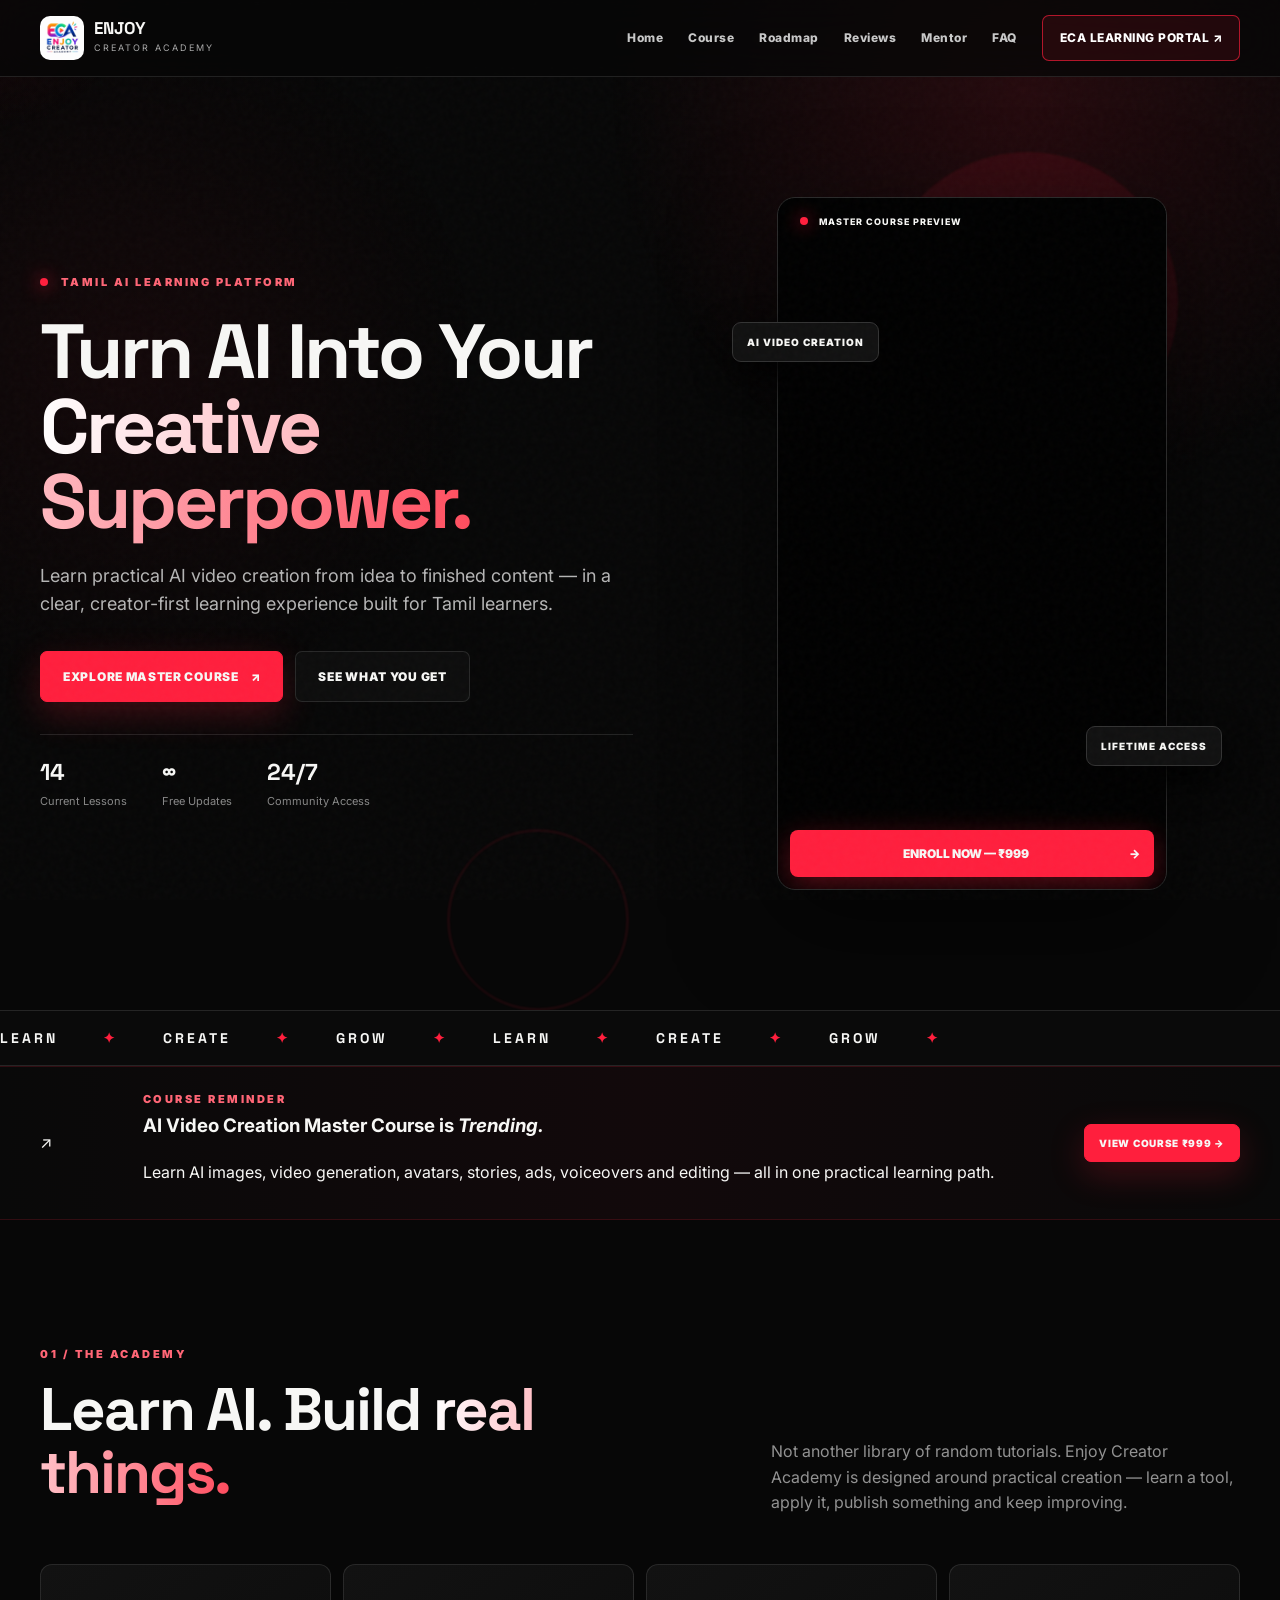
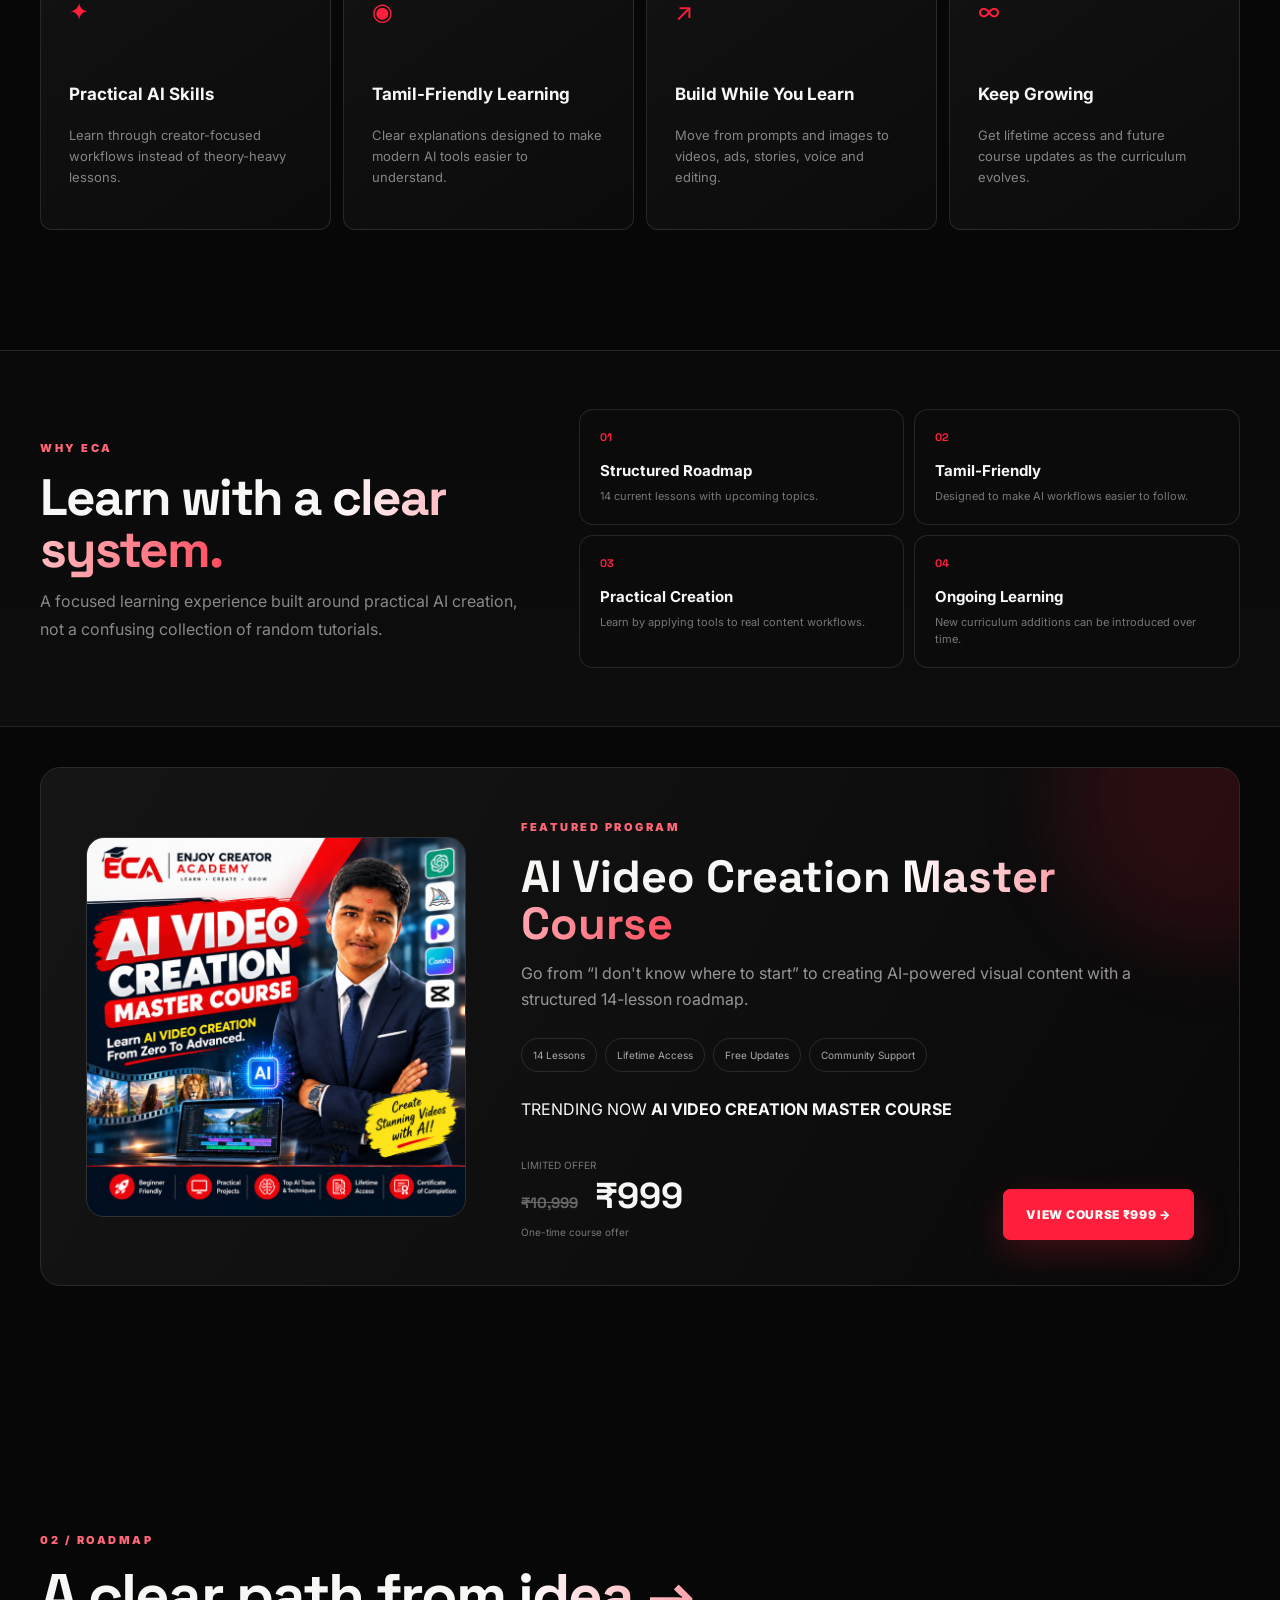
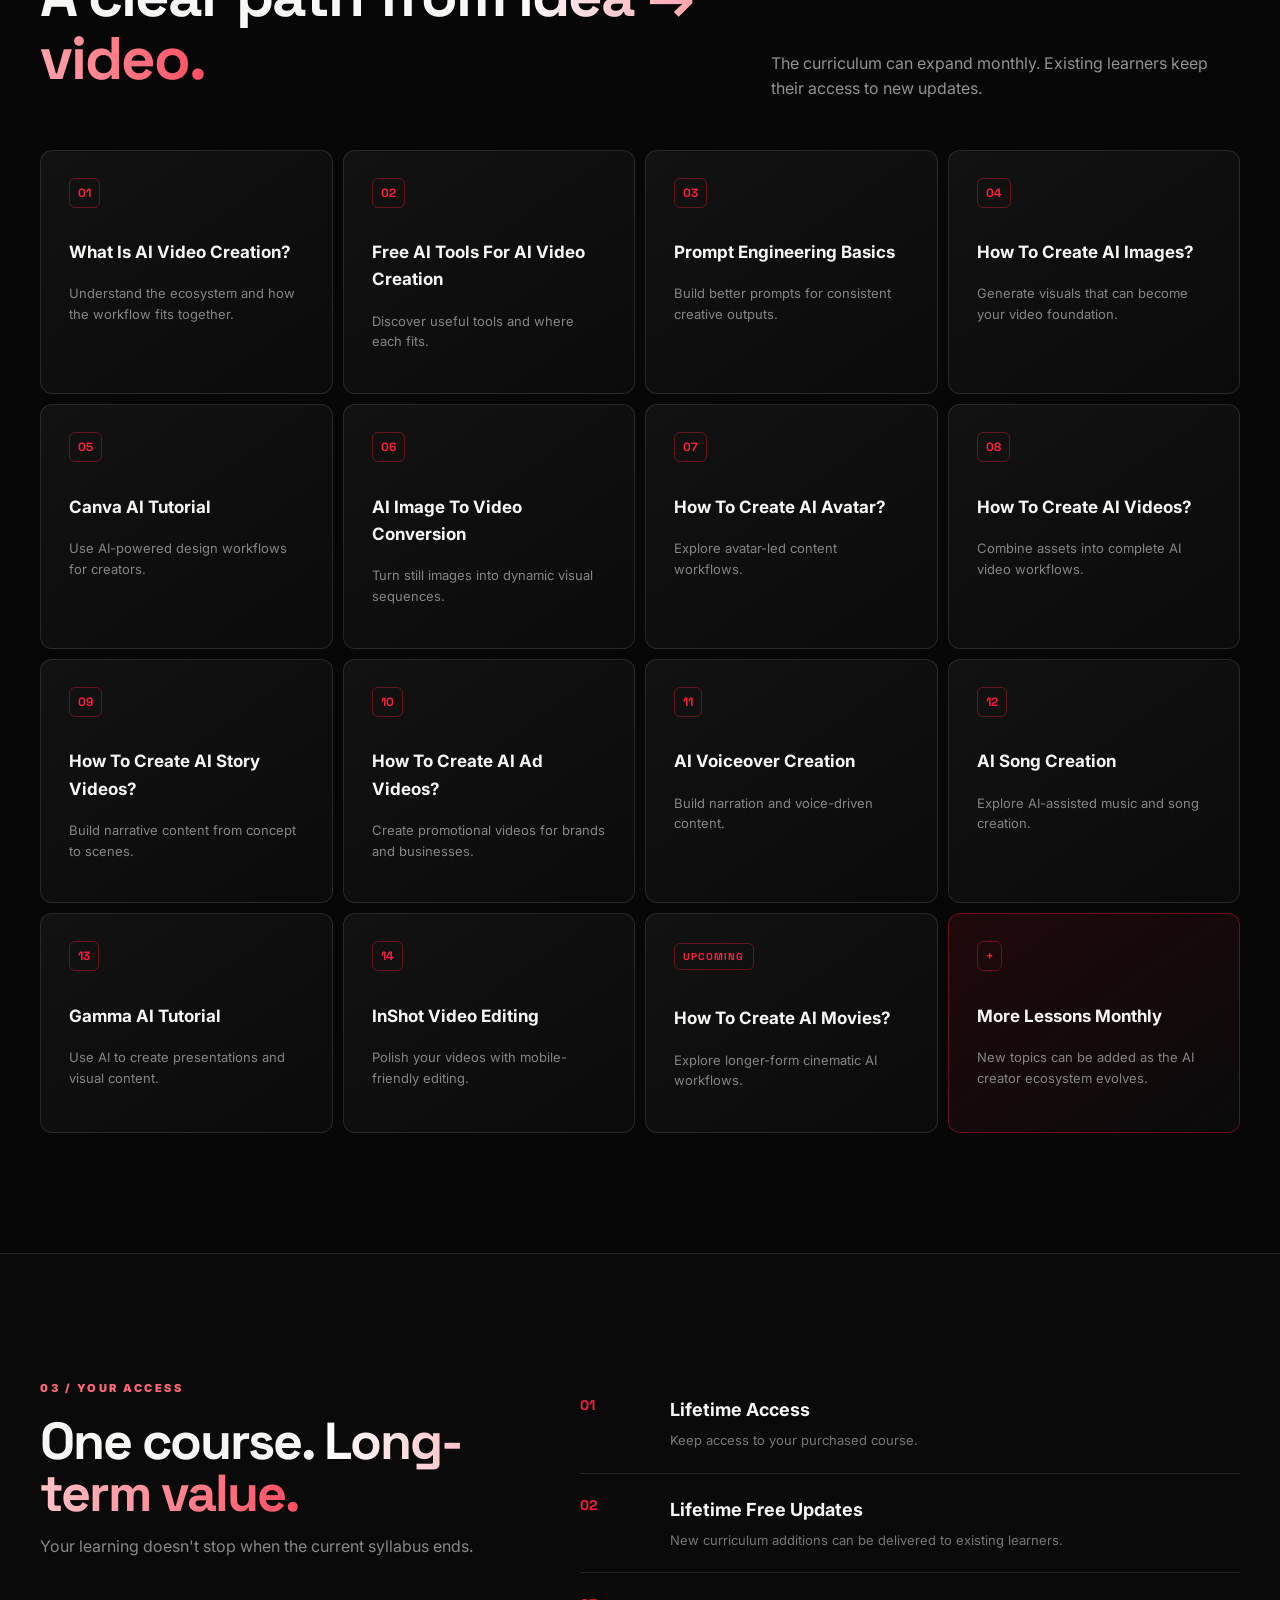
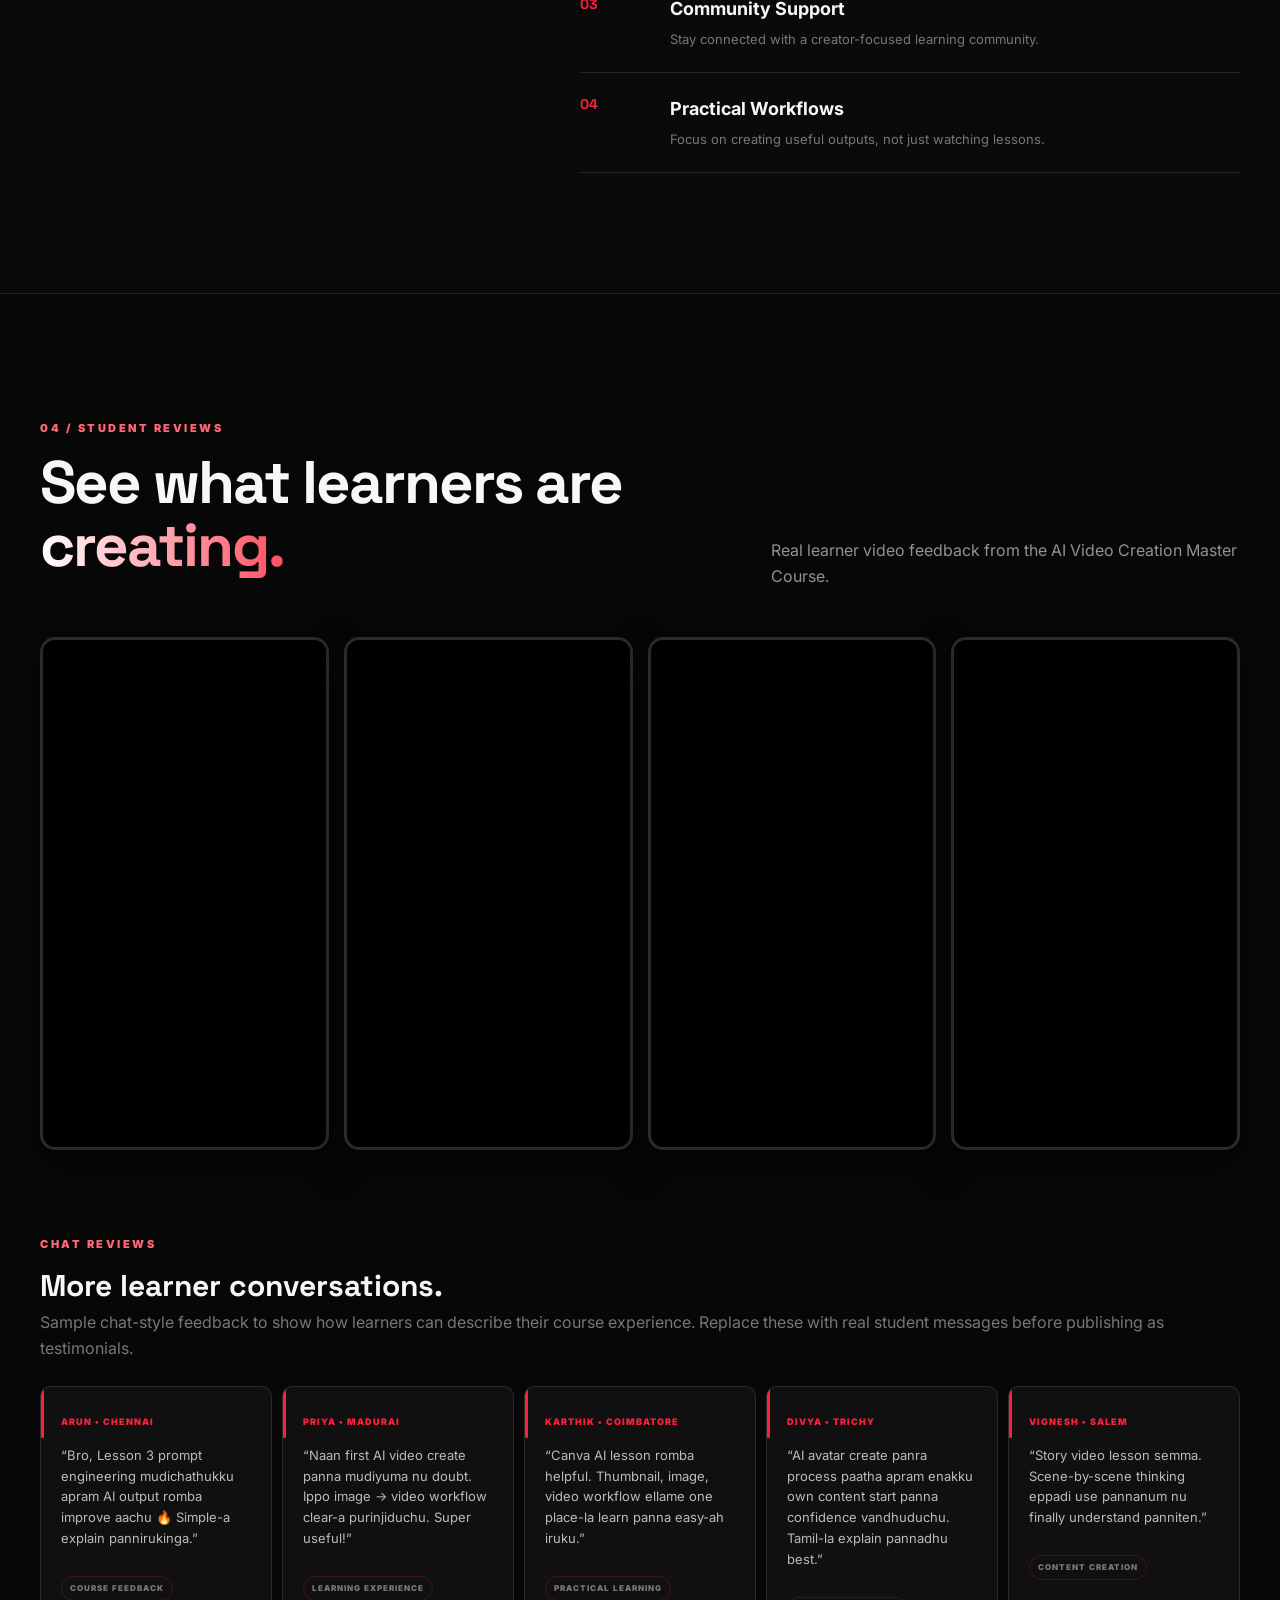
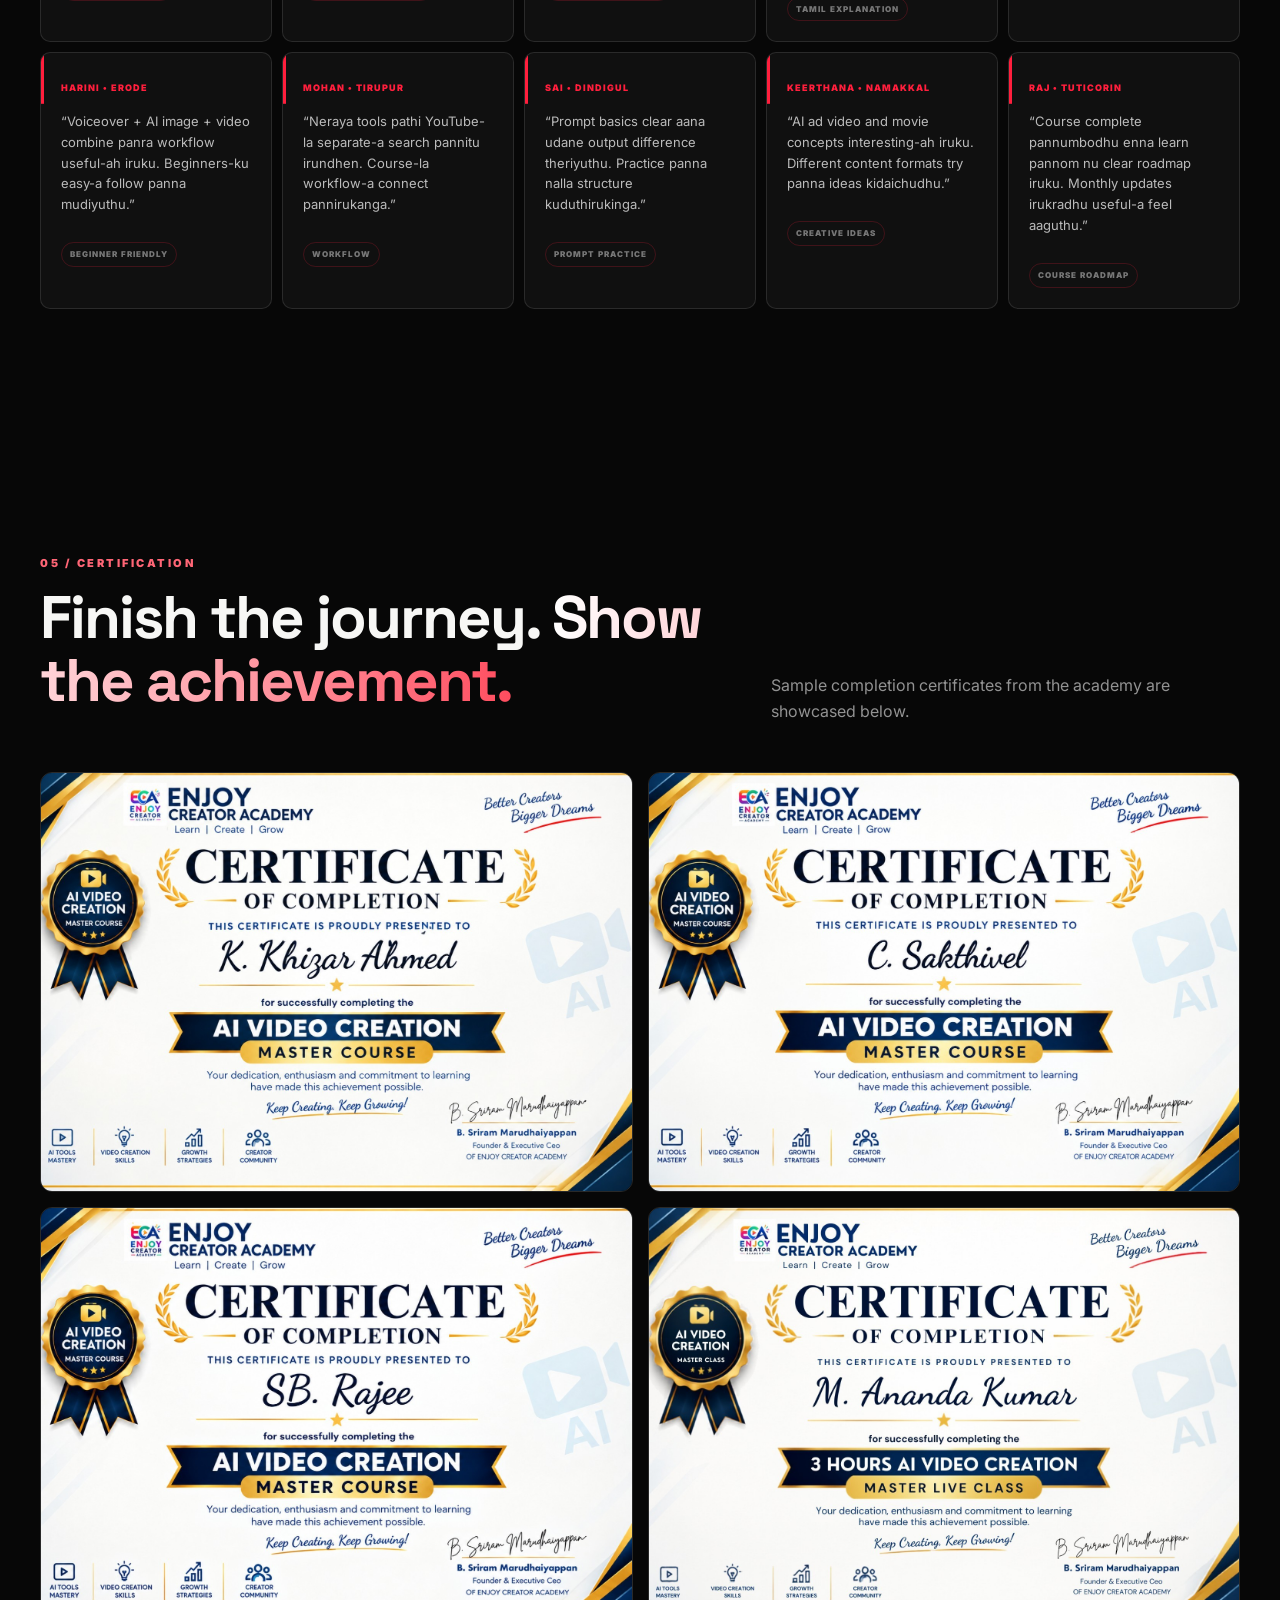
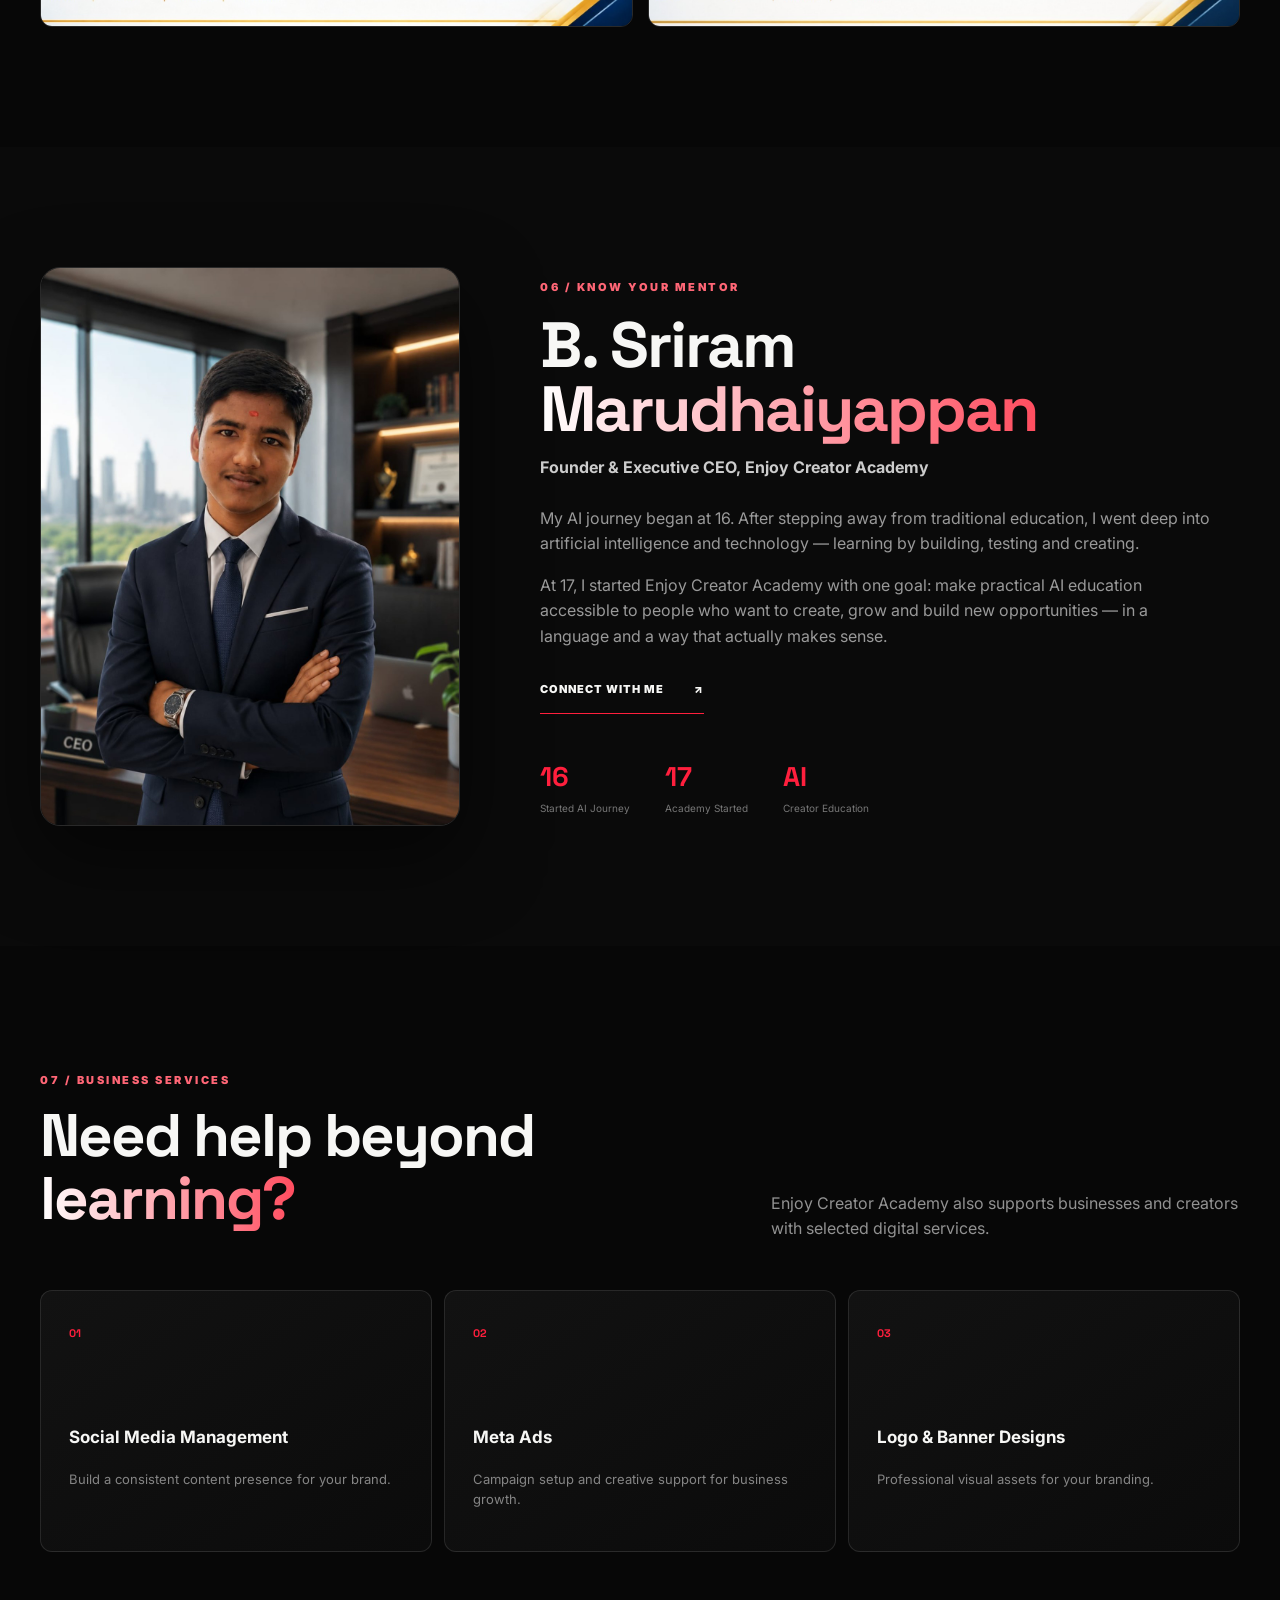
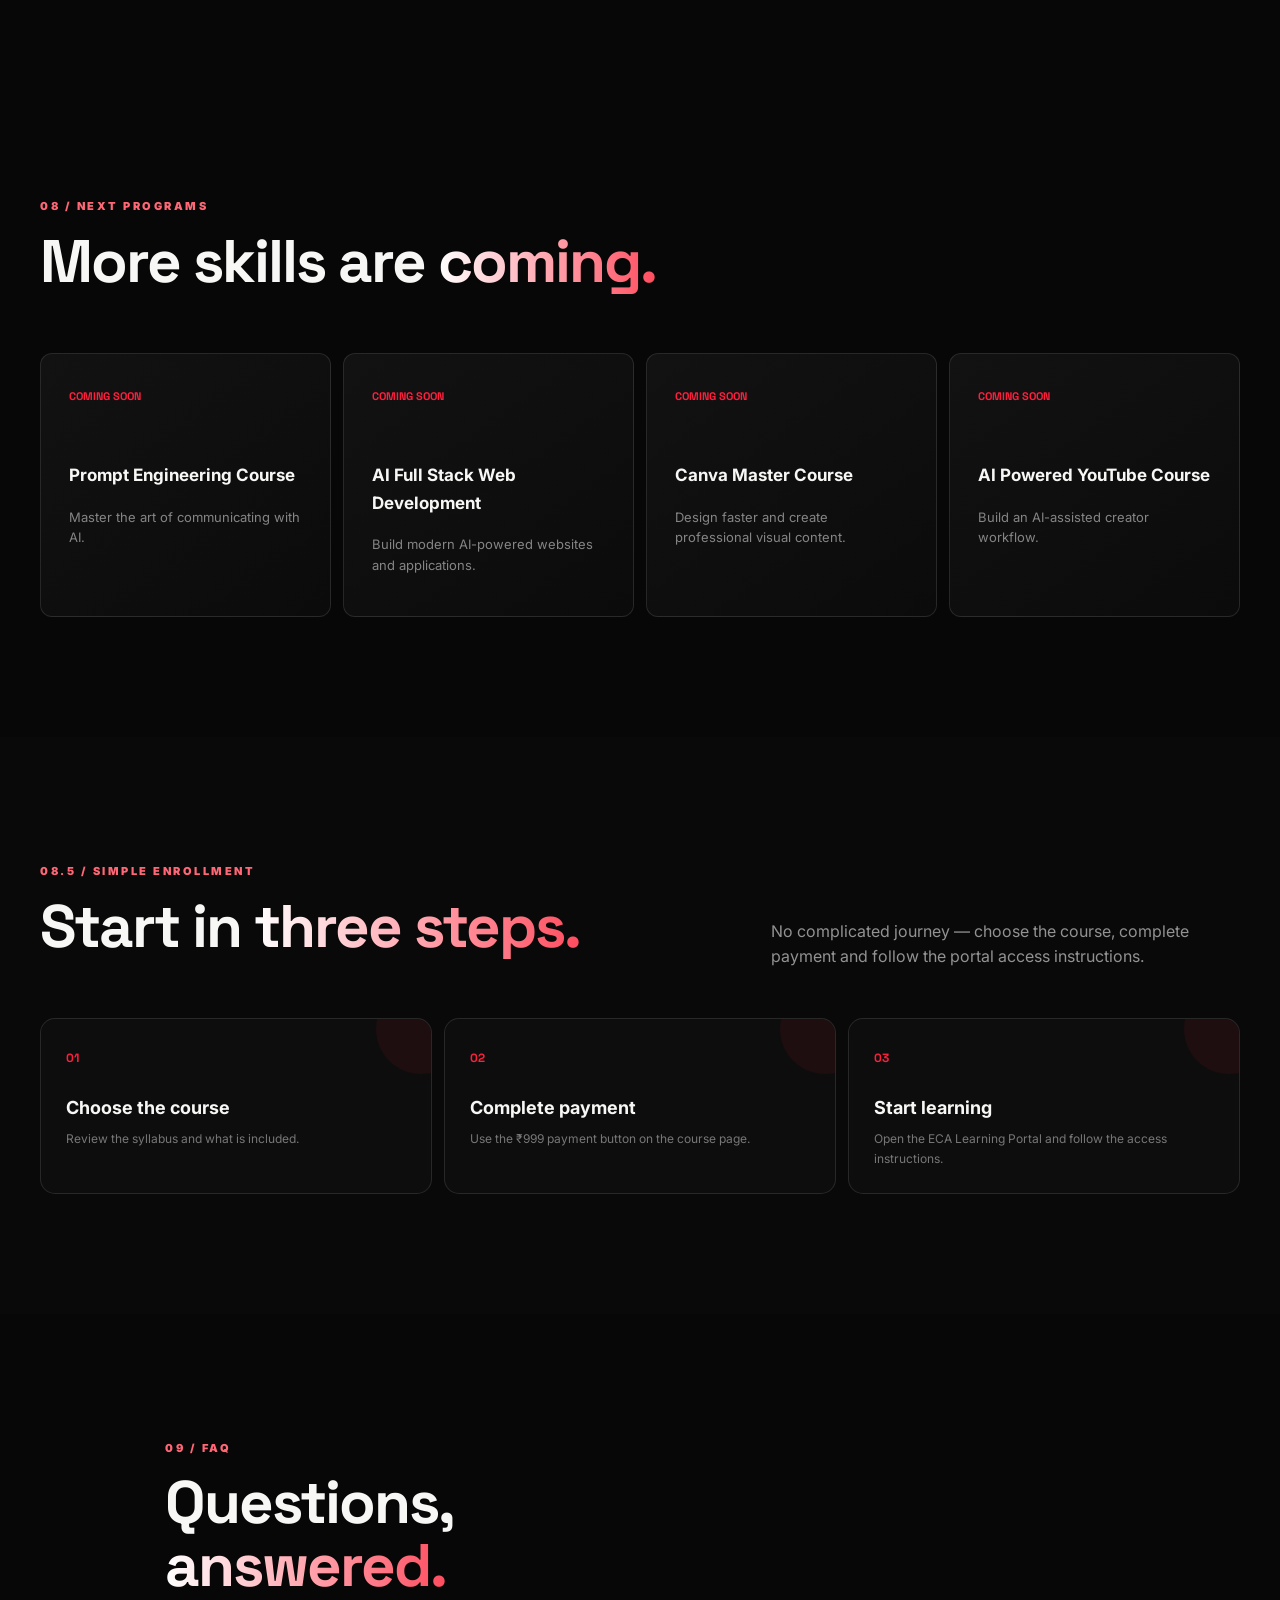
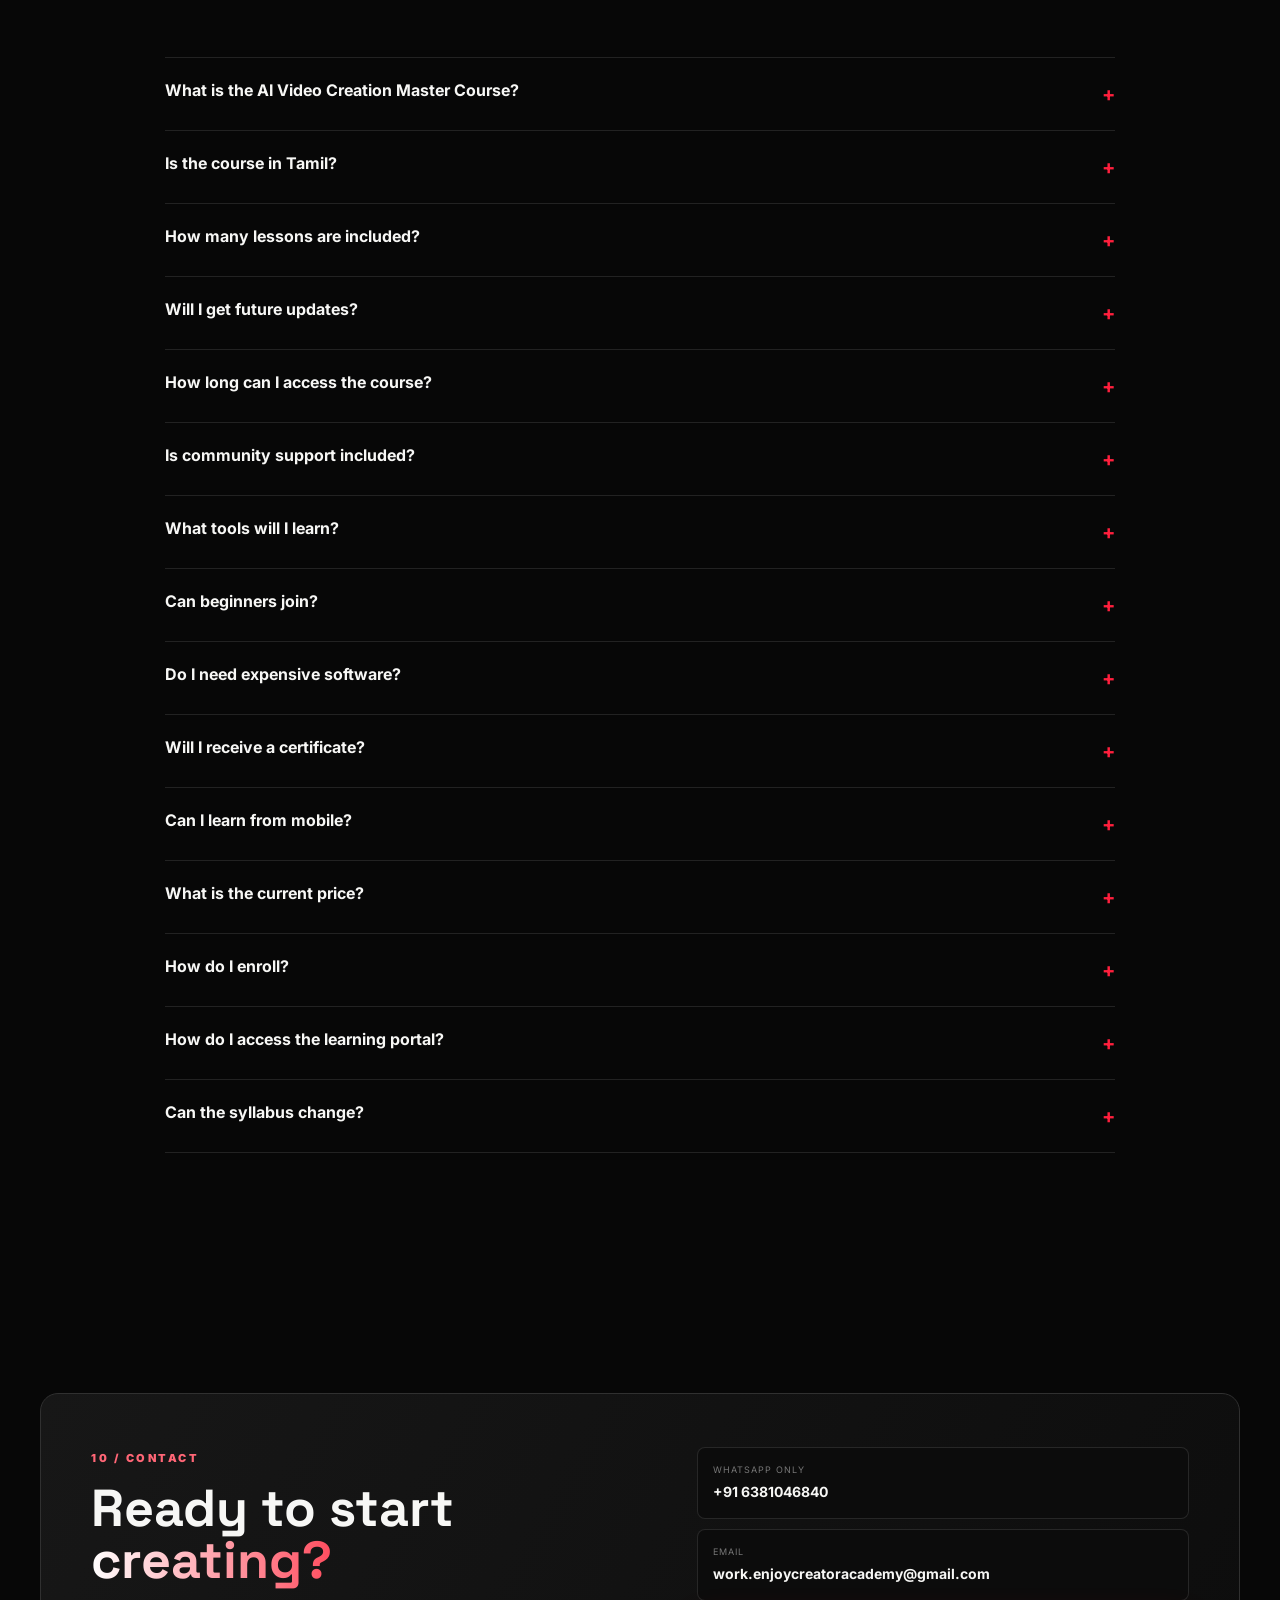
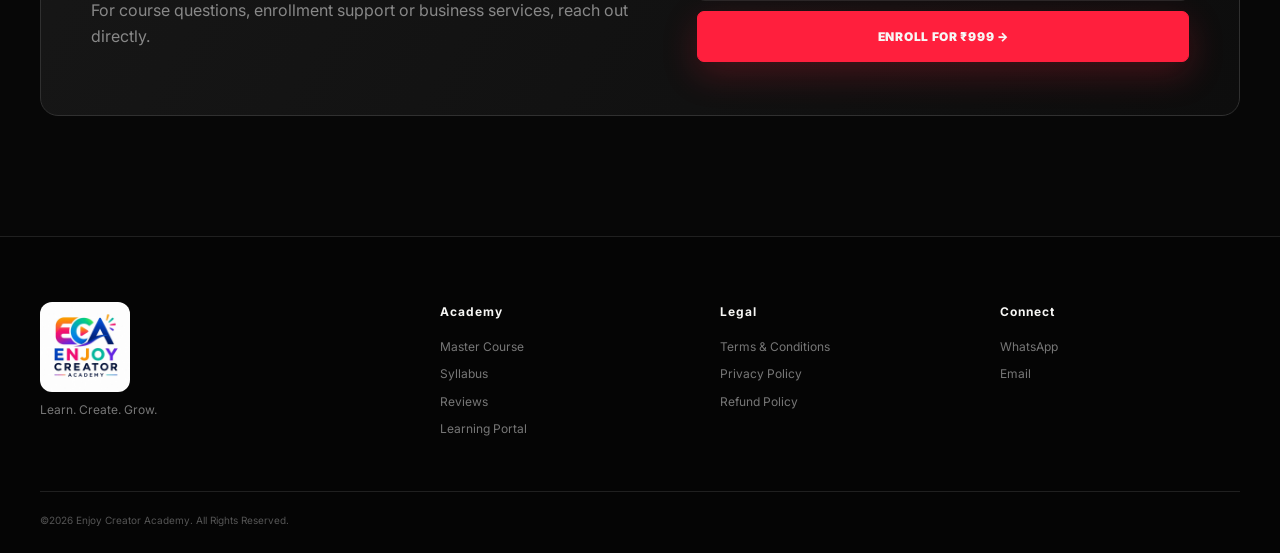
==== commit bb5d919e: "Add files via upload" ====
--- a/index.html
+++ b/index.html
@@ -118,7 +118,7 @@
     <section class="section course-showcase">
       <div class="container">
         <div class="course-card reveal">
-          <div class="course-art"><div class="art-ring"></div><div class="art-play">▶</div><span>AI<br>VIDEO</span></div>
+          <div class="course-art"><img src="assets/ai-video-course-cover.png" alt="Enjoy Creator Academy AI Video Creation Master Course" loading="lazy"></div>
           <div class="course-info">
             <span class="kicker">FEATURED PROGRAM</span>
             <h2>AI Video Creation <em>Master Course</em></h2>
--- a/style.css
+++ b/style.css
@@ -17,7 +17,7 @@
 @keyframes float{50%{transform:translateY(-12px)}}@keyframes marquee{to{transform:translateX(-50%)}}@keyframes pulse{50%{transform:scale(1.06);opacity:.75}}@keyframes pulseBorder{0%,100%{box-shadow:0 0 0 0 rgba(255,31,61,0)}50%{box-shadow:0 0 0 5px rgba(255,31,61,.08)}}
 .ticker{overflow:hidden;border-block:1px solid var(--line);background:#0a0a0a}.ticker-track{display:flex;gap:45px;white-space:nowrap;padding:18px 0;min-width:max-content;animation:marquee 25s linear infinite;font:800 14px Space Grotesk;letter-spacing:3px}.ticker i{color:var(--red);font-style:normal}
 .section-head{display:grid;grid-template-columns:1fr .7fr;gap:60px;align-items:end;margin-bottom:48px}.section-head h2{font:700 clamp(36px,5vw,60px)/1.05 Space Grotesk;letter-spacing:-2px;margin:12px 0}.section-head>p{color:#929292;margin:0}.feature-grid{display:grid;grid-template-columns:repeat(4,1fr);gap:12px}.feature-card,.lesson,.service-card,.coming{background:linear-gradient(145deg,#121212,#0b0b0b);border:1px solid var(--line);padding:28px;border-radius:12px;transition:.4s var(--ease)}.feature-card:hover,.lesson:hover,.service-card:hover,.coming:hover{transform:translateY(-7px);border-color:rgba(255,31,61,.45)}.feature-card .icon{display:block;color:var(--red);font-size:24px;margin-bottom:50px}.feature-card h3,.lesson h3,.service-card h3,.coming h3{font-size:17px}.feature-card p,.lesson p,.service-card p,.coming p{color:#858585;font-size:13px}
-.course-showcase{padding-top:40px}.course-card{display:grid;grid-template-columns:380px 1fr;gap:55px;align-items:center;background:linear-gradient(120deg,#151515,#090909);border:1px solid #2a2a2a;border-radius:20px;padding:45px;overflow:hidden;position:relative}.course-card:after{content:"";position:absolute;width:300px;height:300px;border-radius:50%;right:-120px;top:-120px;background:rgba(255,31,61,.12);filter:blur(40px)}.course-art{aspect-ratio:1;background:radial-gradient(circle at 50% 40%,#2d2d2d,#090909 62%);border:1px solid #333;border-radius:18px;display:grid;place-items:center;position:relative;overflow:hidden}.art-ring{position:absolute;width:72%;aspect-ratio:1;border:1px solid rgba(255,31,61,.7);border-radius:50%;animation:pulse 4s ease-in-out infinite}.art-play{width:76px;height:76px;border-radius:50%;display:grid;place-items:center;background:var(--red);font-size:20px;padding-left:4px;box-shadow:0 0 70px rgba(255,31,61,.35)}.course-art span{position:absolute;left:22px;bottom:20px;font:800 25px/1 Space Grotesk;letter-spacing:-1px}.course-info h2{font:700 45px/1.05 Space Grotesk;margin:14px 0}.course-info h2 em{font-style:normal}.course-info>p{color:#969696;max-width:650px}.course-pills,.mini-trust{display:flex;gap:8px;flex-wrap:wrap;margin:25px 0}.course-pills span,.mini-trust span{border:1px solid var(--line);padding:8px 11px;border-radius:100px;font-size:10px;color:#aaa}.price-row{display:flex;justify-content:space-between;align-items:end;gap:20px;margin-top:35px}.price-row small,.course-price small{display:block;color:#777;font-size:10px}.price-row strong{display:block;font:800 36px Space Grotesk}.price-row del{color:#666;font-size:15px;margin-right:8px}
+.course-showcase{padding-top:40px}.course-card{display:grid;grid-template-columns:380px 1fr;gap:55px;align-items:center;background:linear-gradient(120deg,#151515,#090909);border:1px solid #2a2a2a;border-radius:20px;padding:45px;overflow:hidden;position:relative}.course-card:after{content:"";position:absolute;width:300px;height:300px;border-radius:50%;right:-120px;top:-120px;background:rgba(255,31,61,.12);filter:blur(40px)}.course-art{aspect-ratio:1;background:#090909;border:1px solid #333;border-radius:18px;position:relative;overflow:hidden}.course-art img{display:block;width:100%;height:100%;object-fit:cover}.course-info h2{font:700 45px/1.05 Space Grotesk;margin:14px 0}.course-info h2 em{font-style:normal}.course-info>p{color:#969696;max-width:650px}.course-pills,.mini-trust{display:flex;gap:8px;flex-wrap:wrap;margin:25px 0}.course-pills span,.mini-trust span{border:1px solid var(--line);padding:8px 11px;border-radius:100px;font-size:10px;color:#aaa}.price-row{display:flex;justify-content:space-between;align-items:end;gap:20px;margin-top:35px}.price-row small,.course-price small{display:block;color:#777;font-size:10px}.price-row strong{display:block;font:800 36px Space Grotesk}.price-row del{color:#666;font-size:15px;margin-right:8px}
 .lesson-grid{display:grid;grid-template-columns:repeat(4,1fr);gap:10px}.lesson{min-height:190px}.lesson>span{font:800 12px Space Grotesk;color:var(--red);border:1px solid rgba(255,31,61,.35);padding:6px 8px;border-radius:6px}.lesson h3{margin-top:35px}.lesson.update{border-color:rgba(255,31,61,.35);background:linear-gradient(145deg,rgba(255,31,61,.1),#0b0b0b)}
 .benefits{background:#0a0a0a;border-block:1px solid var(--line)}.benefits-wrap{display:grid;grid-template-columns:.8fr 1.2fr;gap:100px}.benefit-copy h2{font:700 52px/1 Space Grotesk;letter-spacing:-2px;margin:15px 0}.benefit-copy p{color:#888}.benefit{display:grid;grid-template-columns:70px 1fr;gap:20px;padding:22px 0;border-bottom:1px solid var(--line)}.benefit b{color:var(--red);font:800 14px Space Grotesk}.benefit h3{margin:0 0 5px;font-size:18px}.benefit p{margin:0;color:#777;font-size:13px}
 .review-video-grid{display:grid;grid-template-columns:repeat(4,1fr);gap:15px}.review-video{aspect-ratio:9/16;border:3px solid #2a2a2a;border-radius:15px;overflow:hidden;background:#000;box-shadow:0 15px 40px rgba(0,0,0,.4)}.chat-title{margin:80px 0 25px}.chat-title h3{font:700 30px Space Grotesk;margin:10px 0 5px}.chat-title p{color:#777}.chat-grid{display:grid;grid-template-columns:repeat(5,1fr);gap:10px}.chat-card{padding:20px;border:1px solid var(--line);background:#101010;border-radius:10px;min-height:120px}.chat-card small{font-size:9px;color:var(--red);font-weight:900;letter-spacing:1px}.chat-card p{font-size:13px;color:#bbb;margin-top:12px}
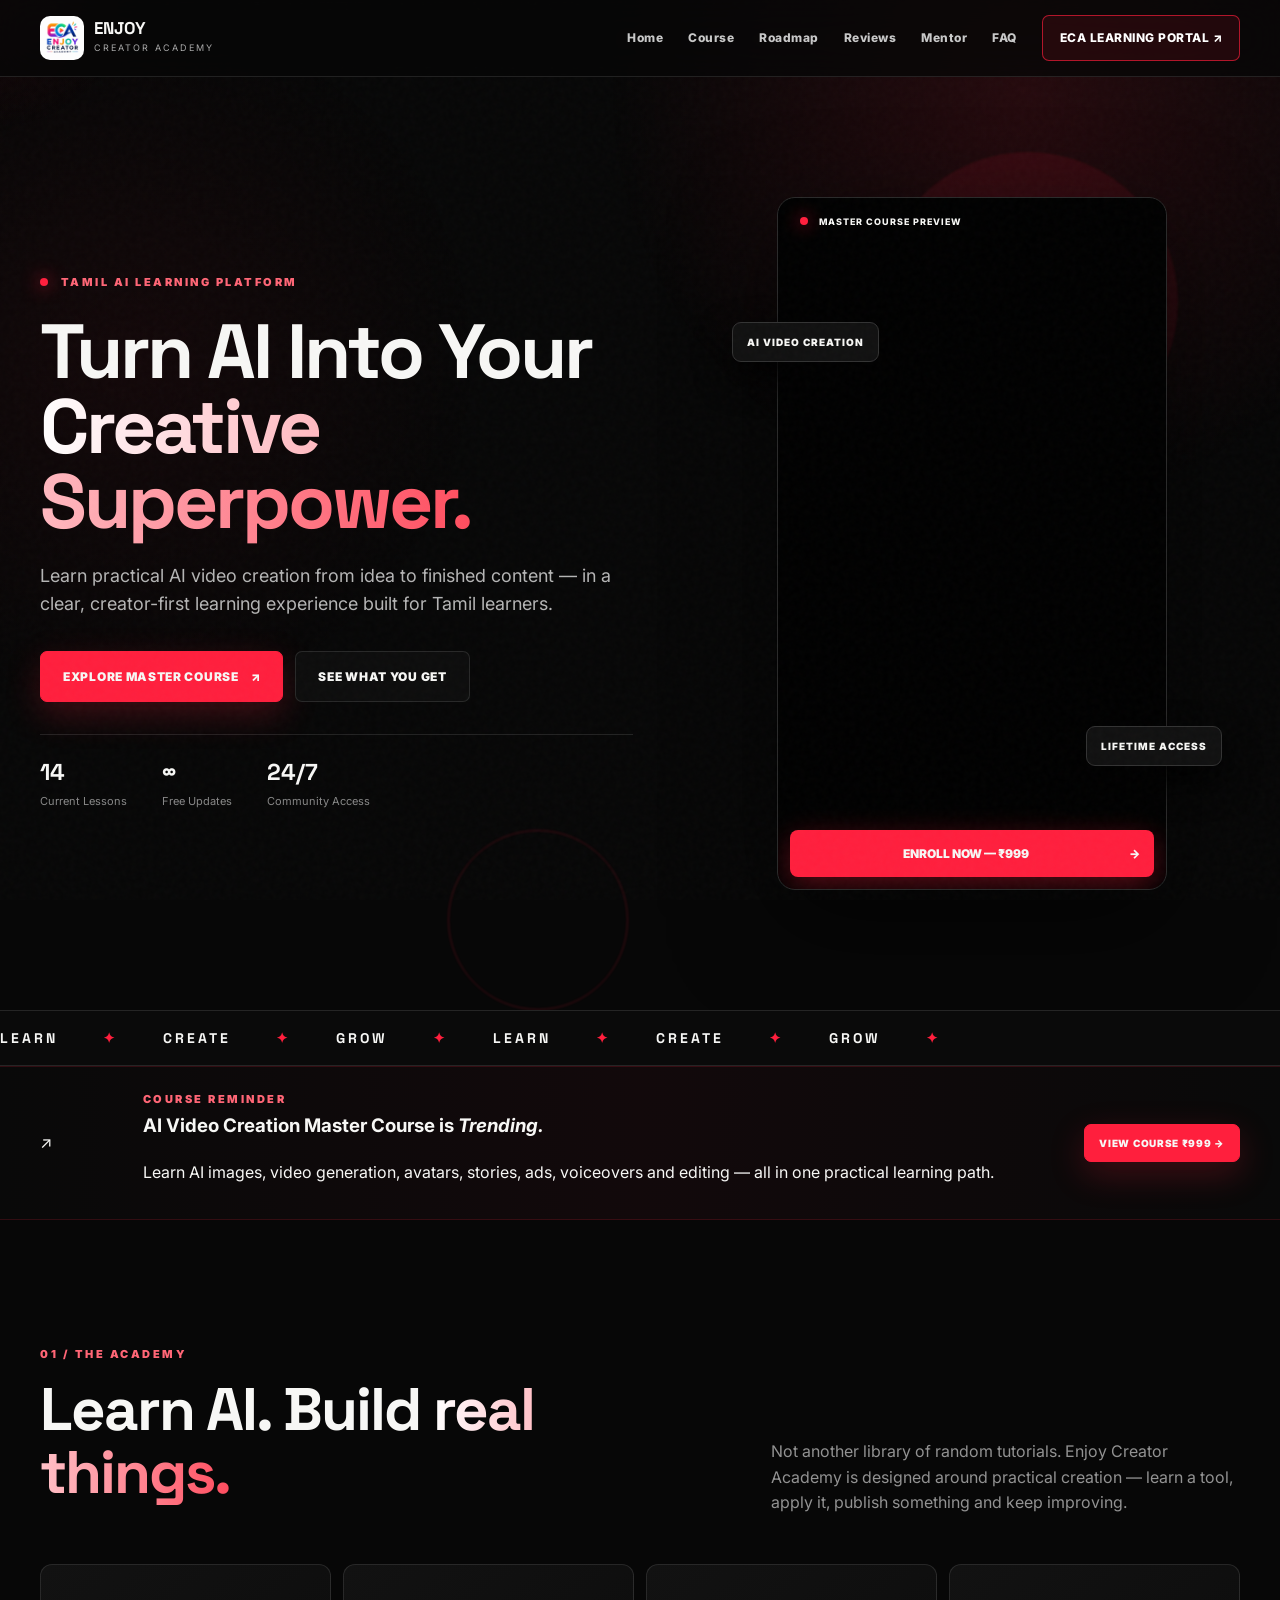
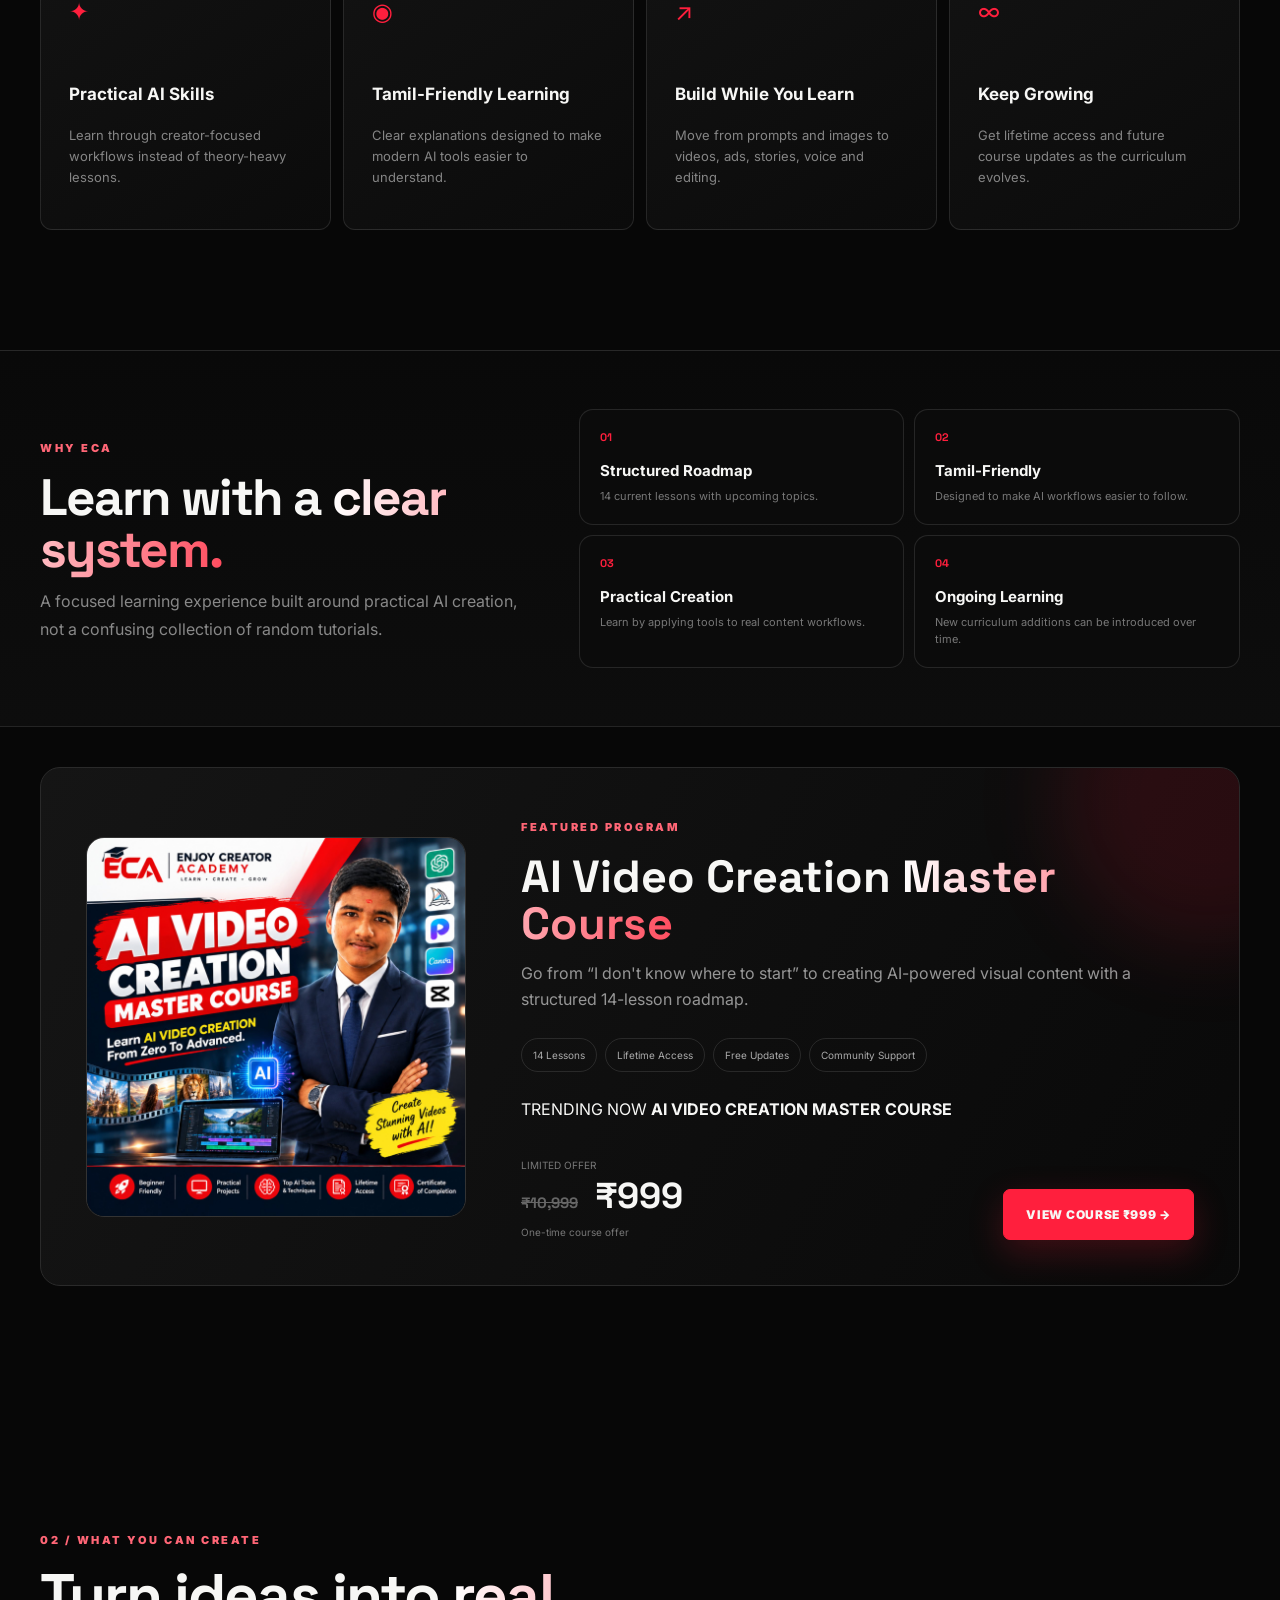
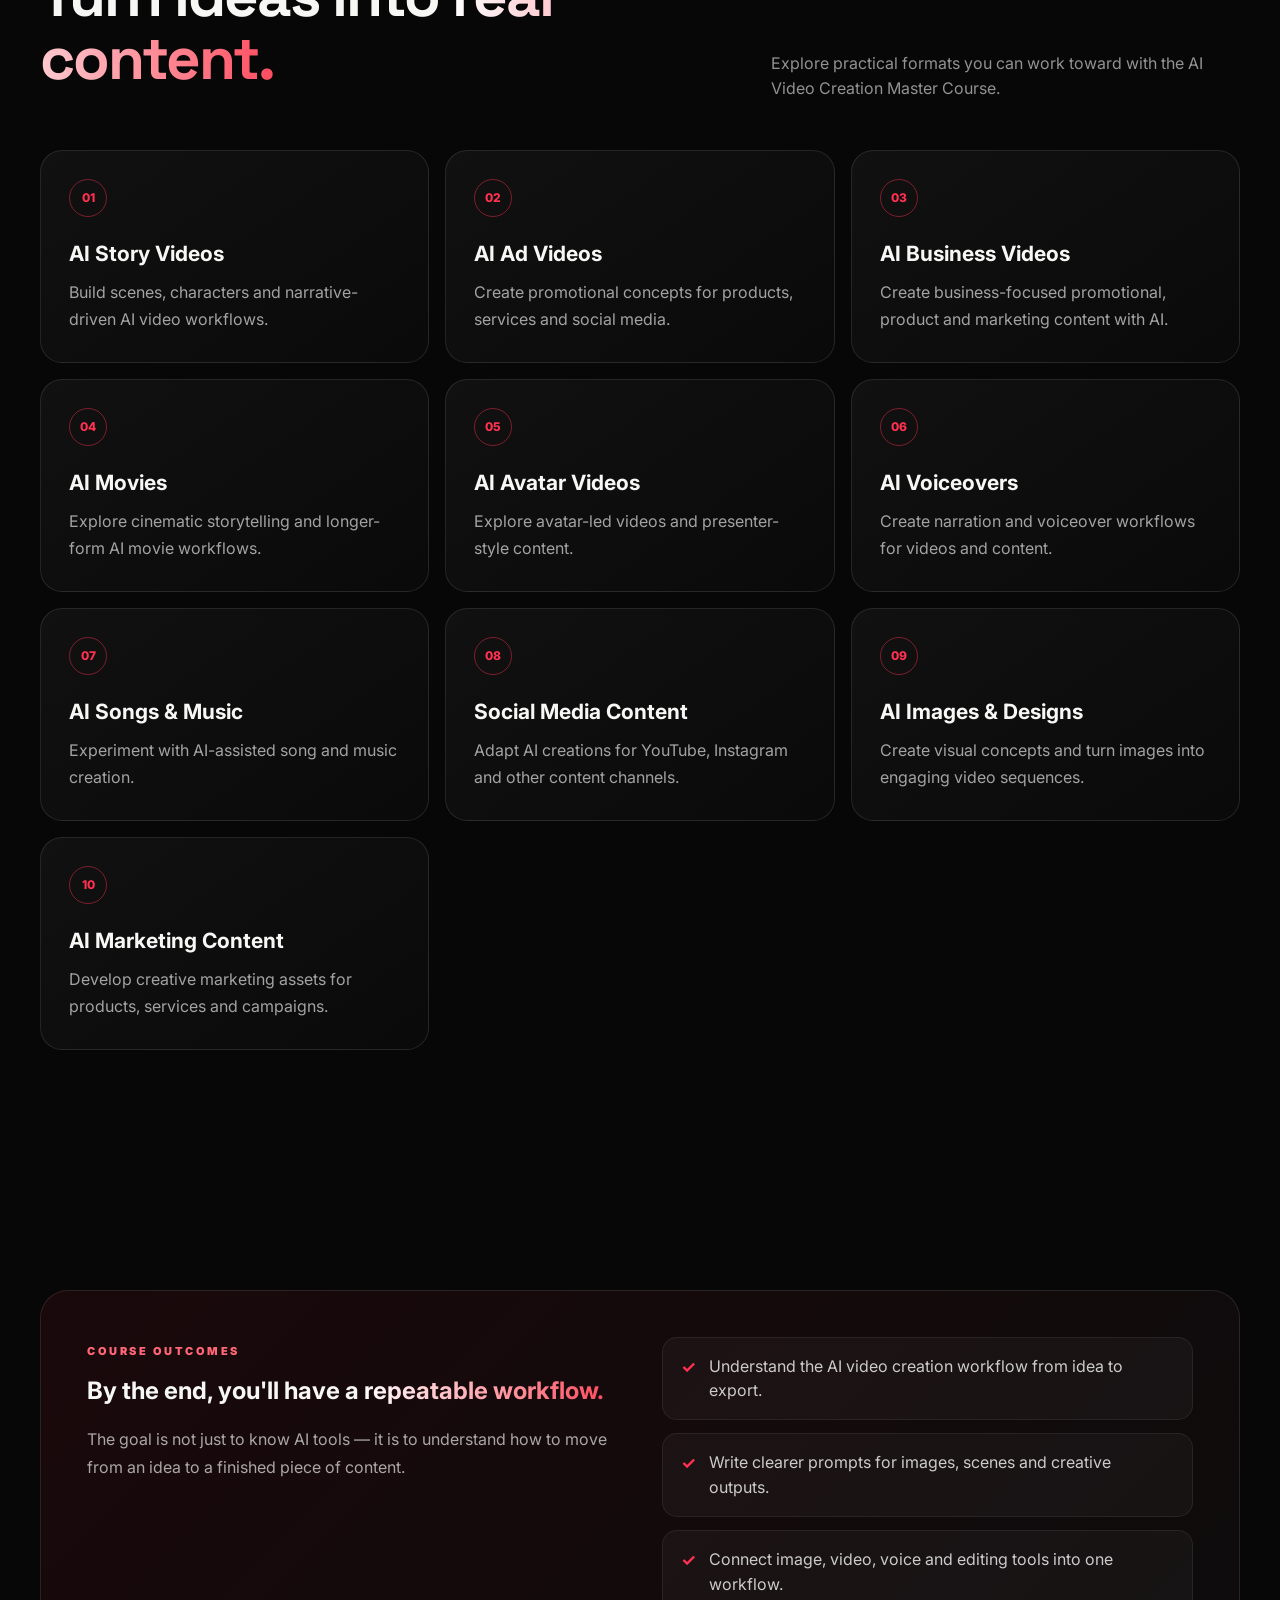
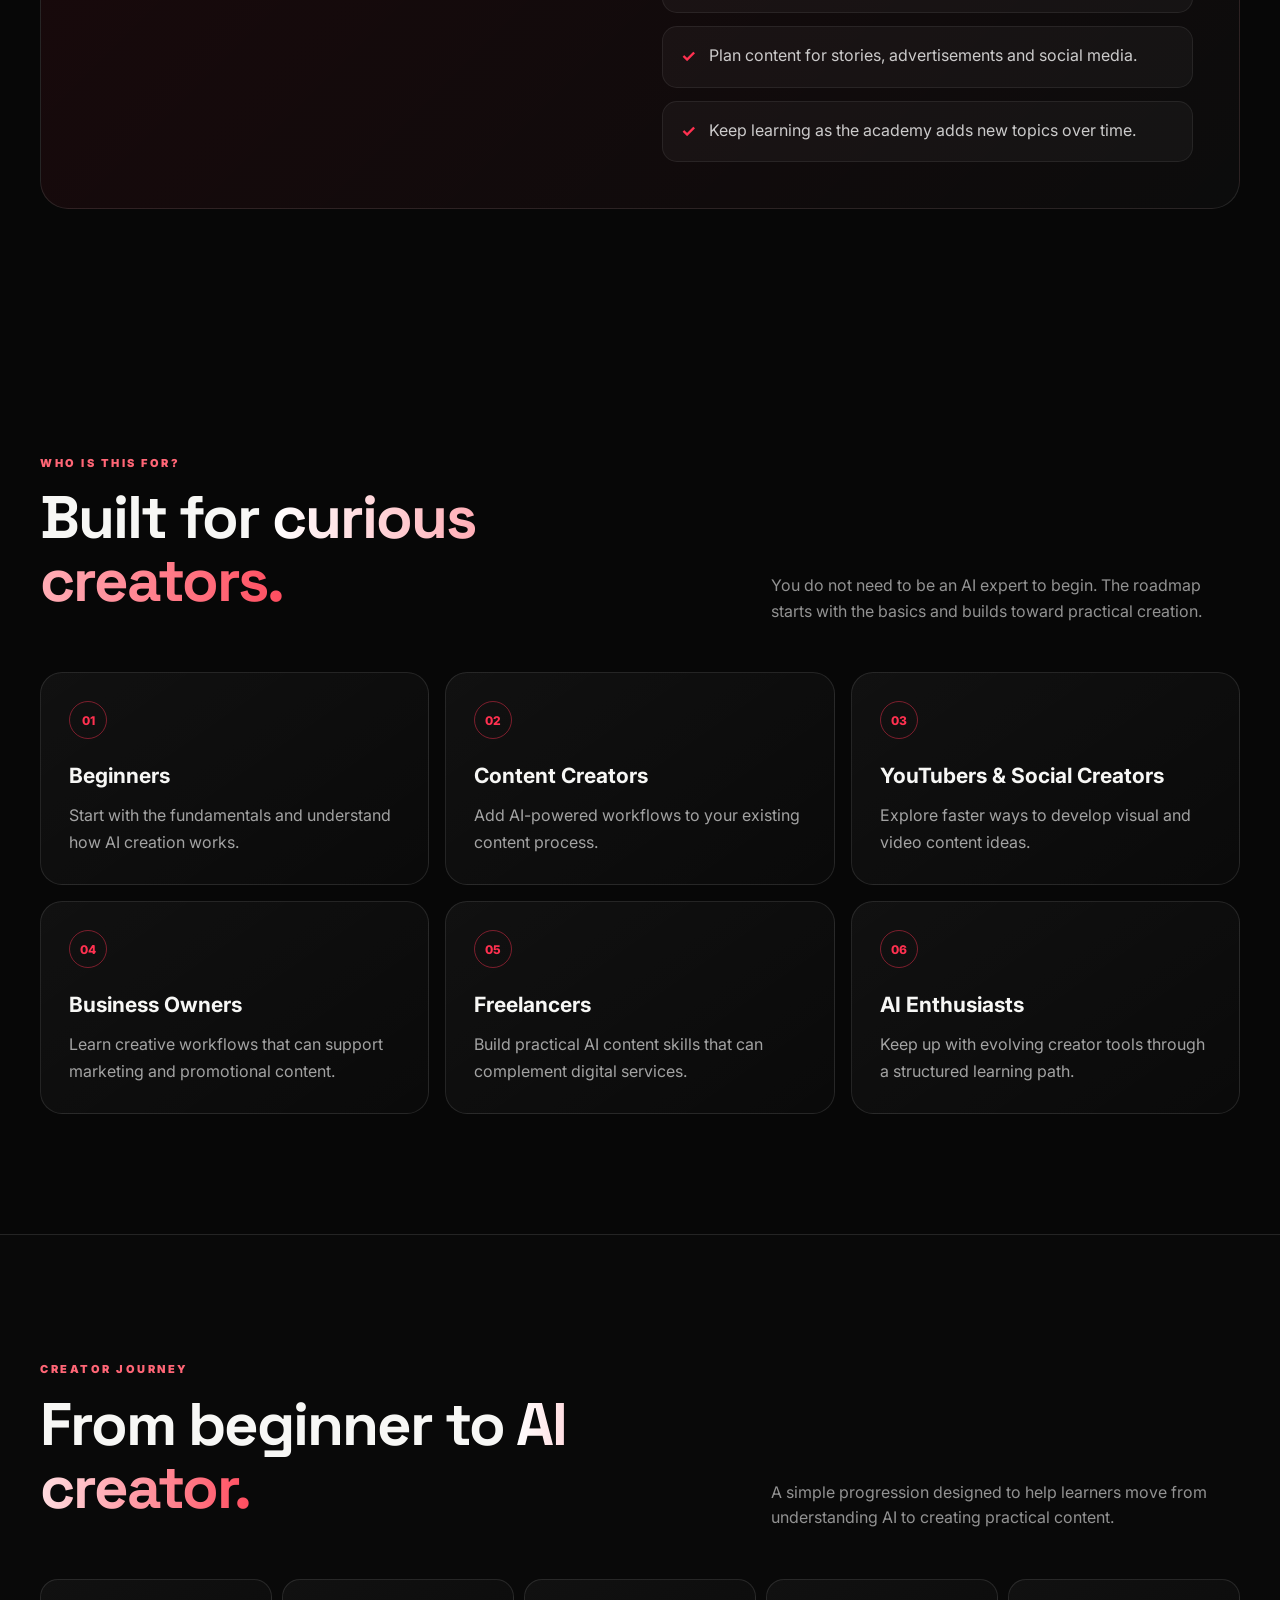
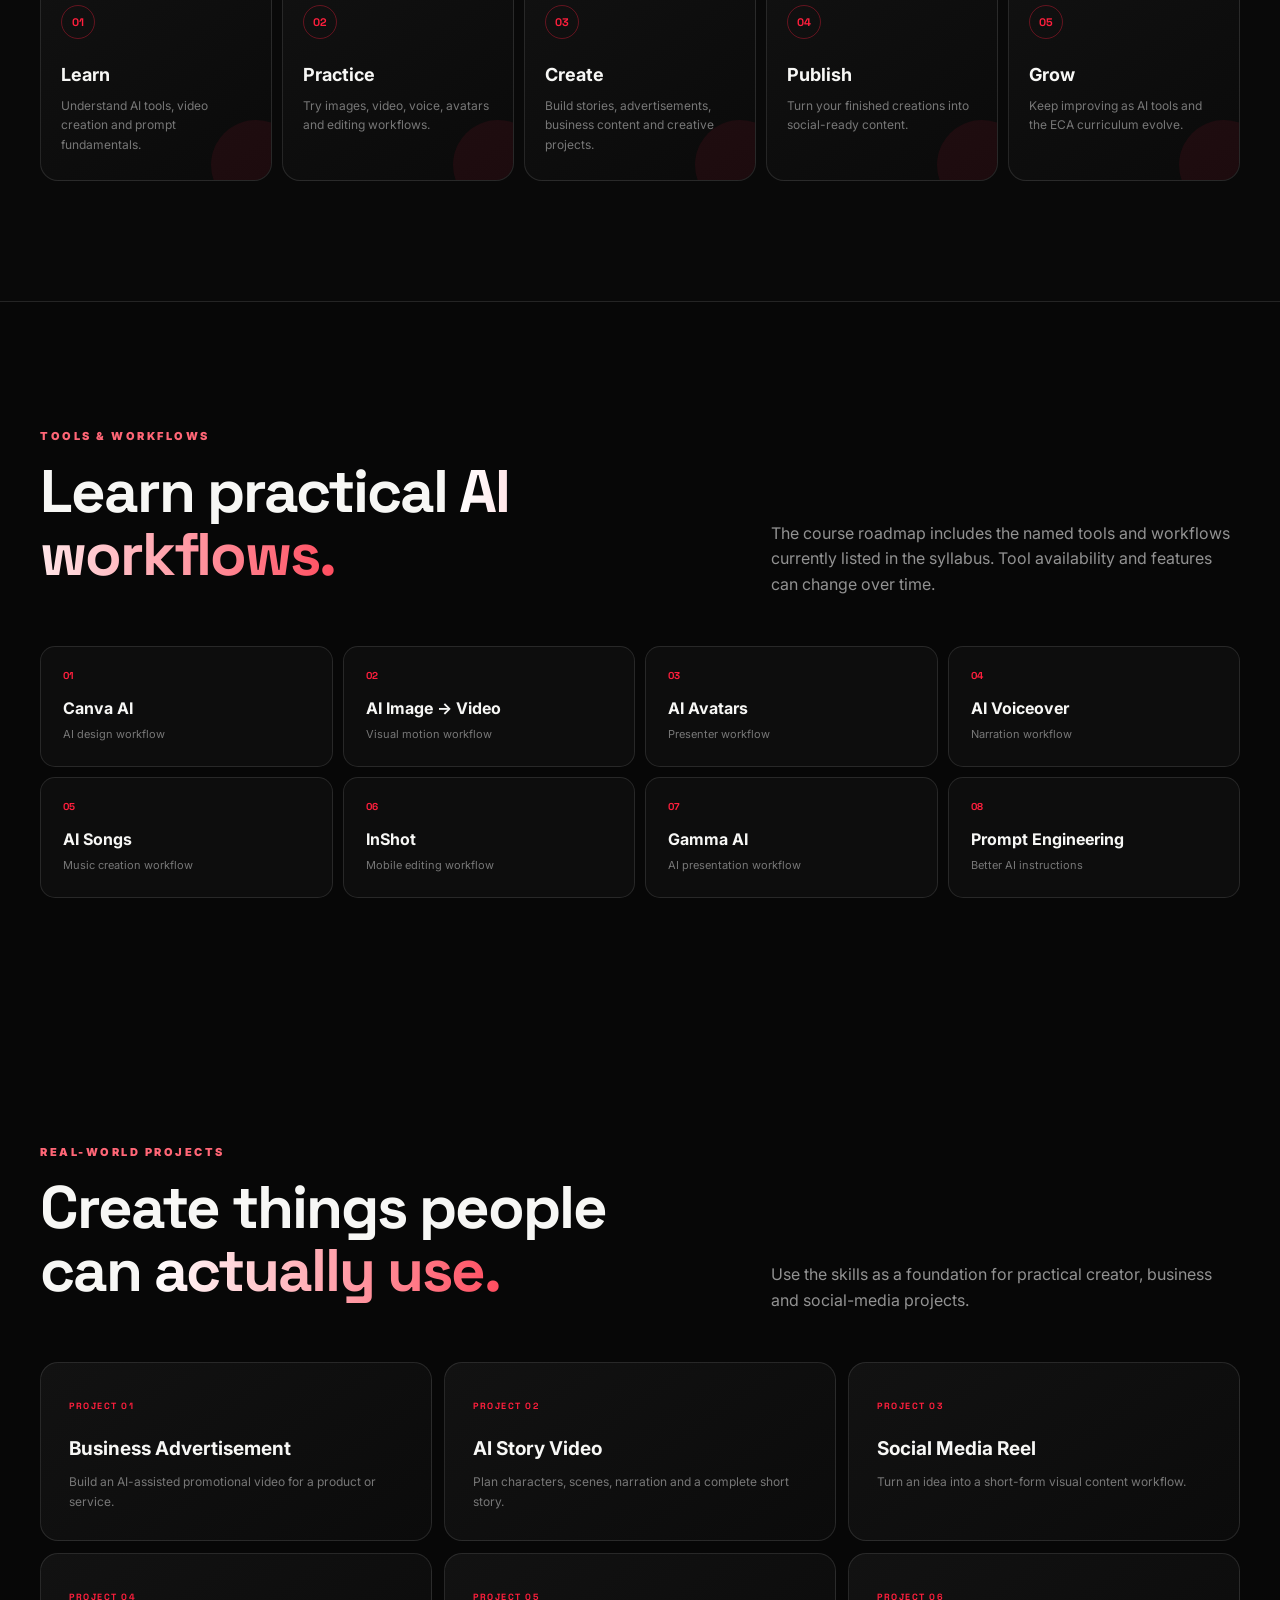
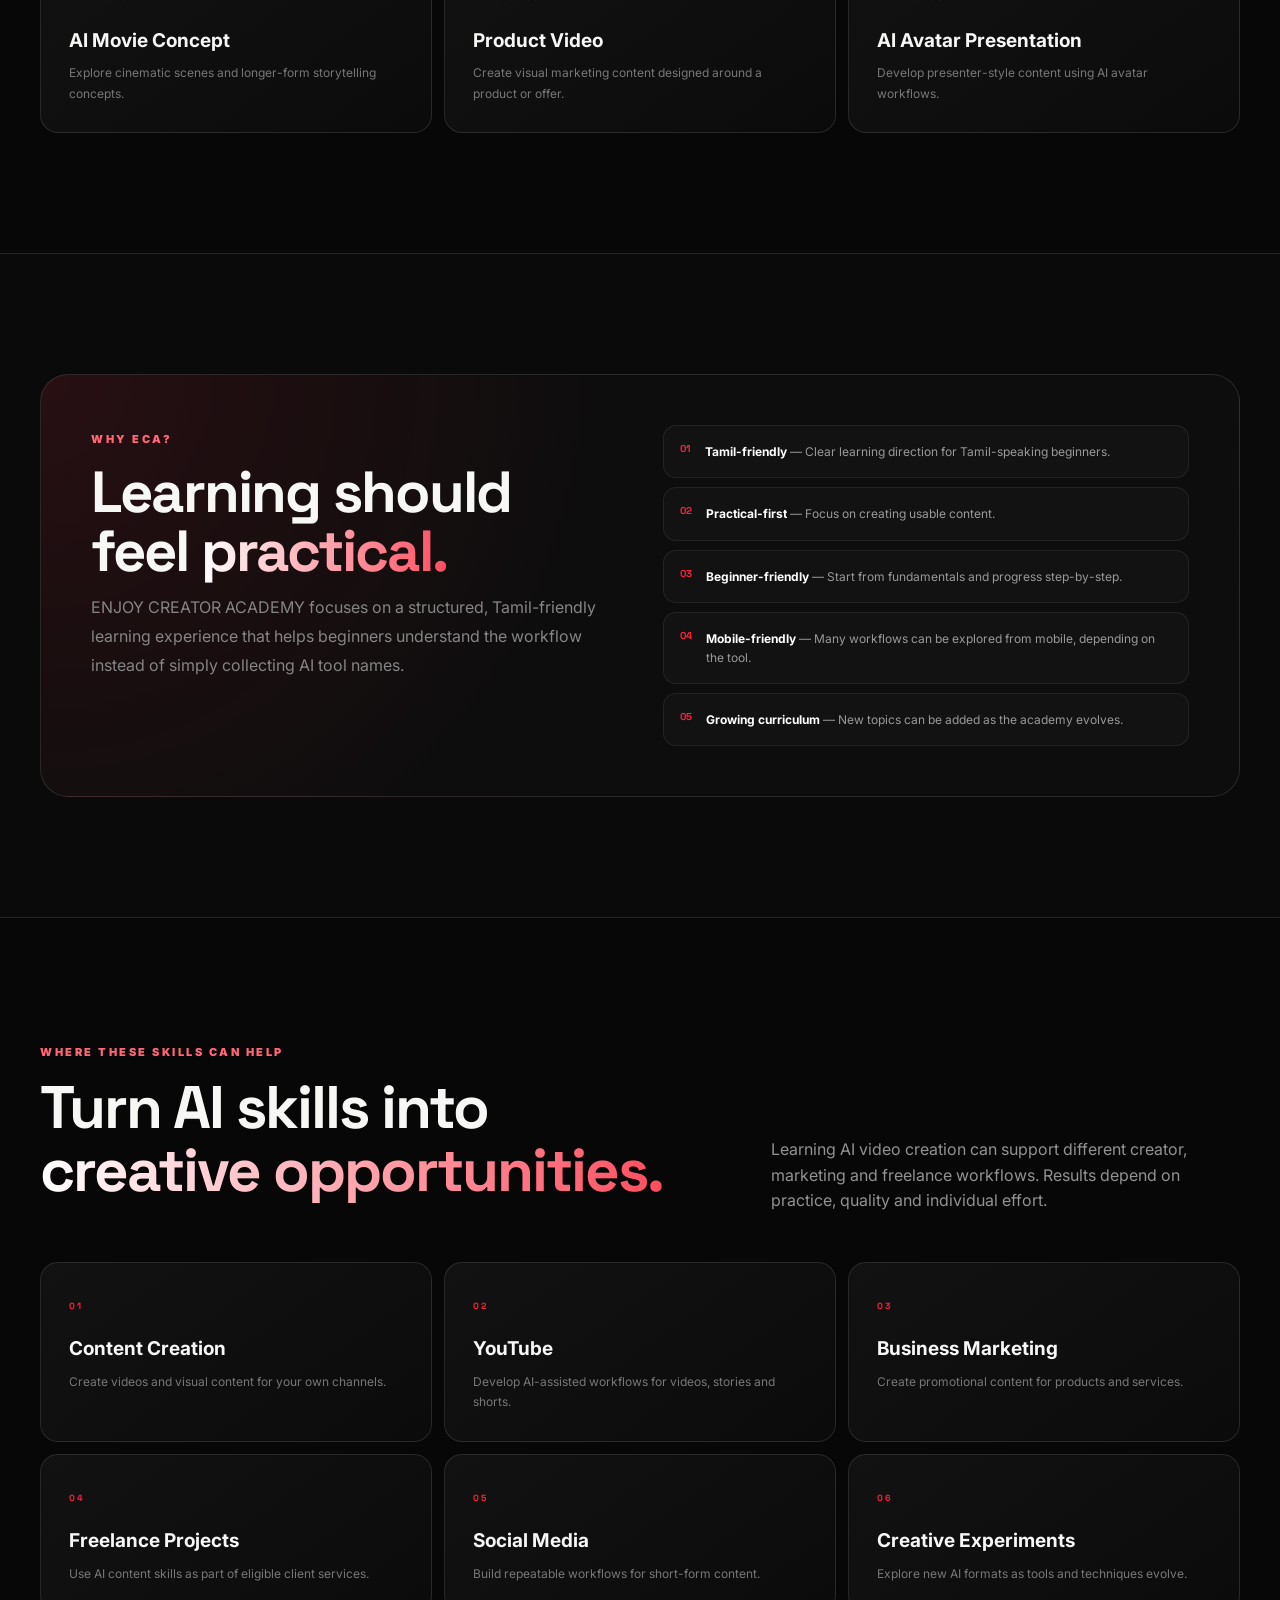
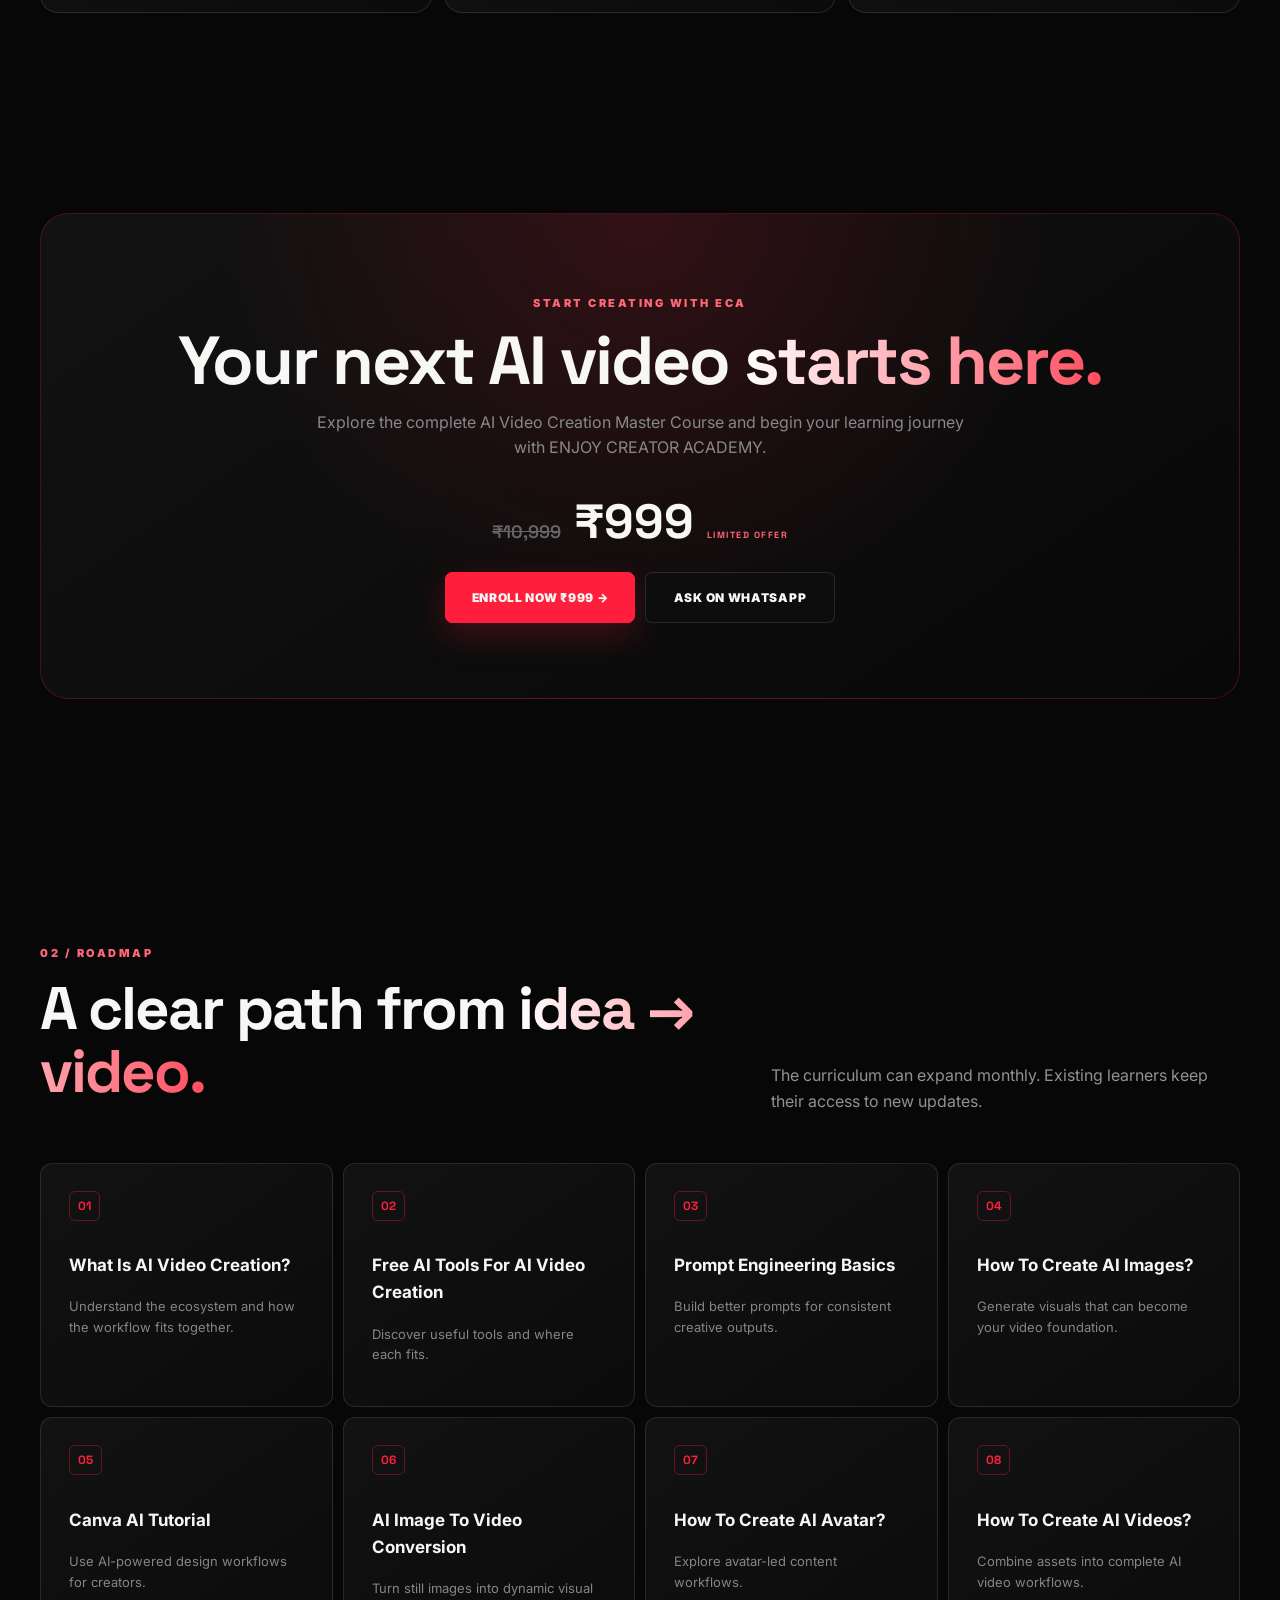
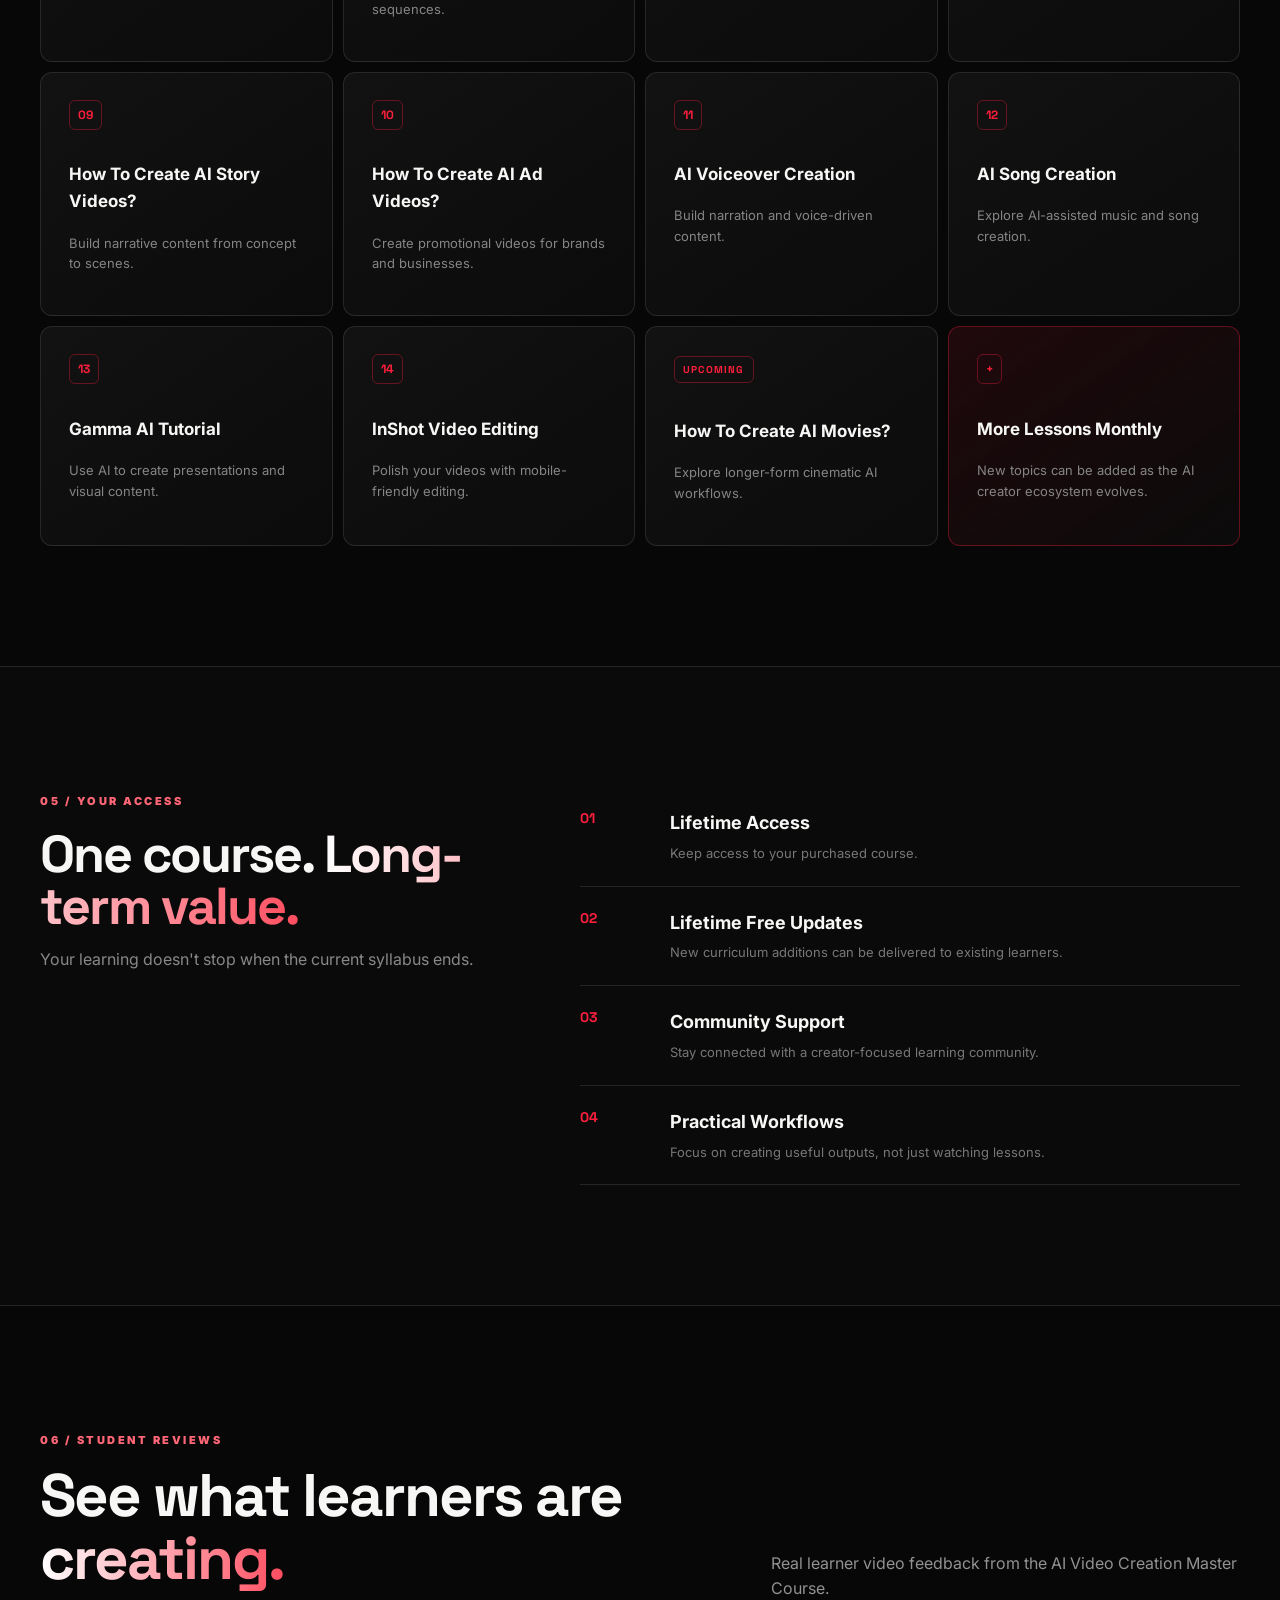
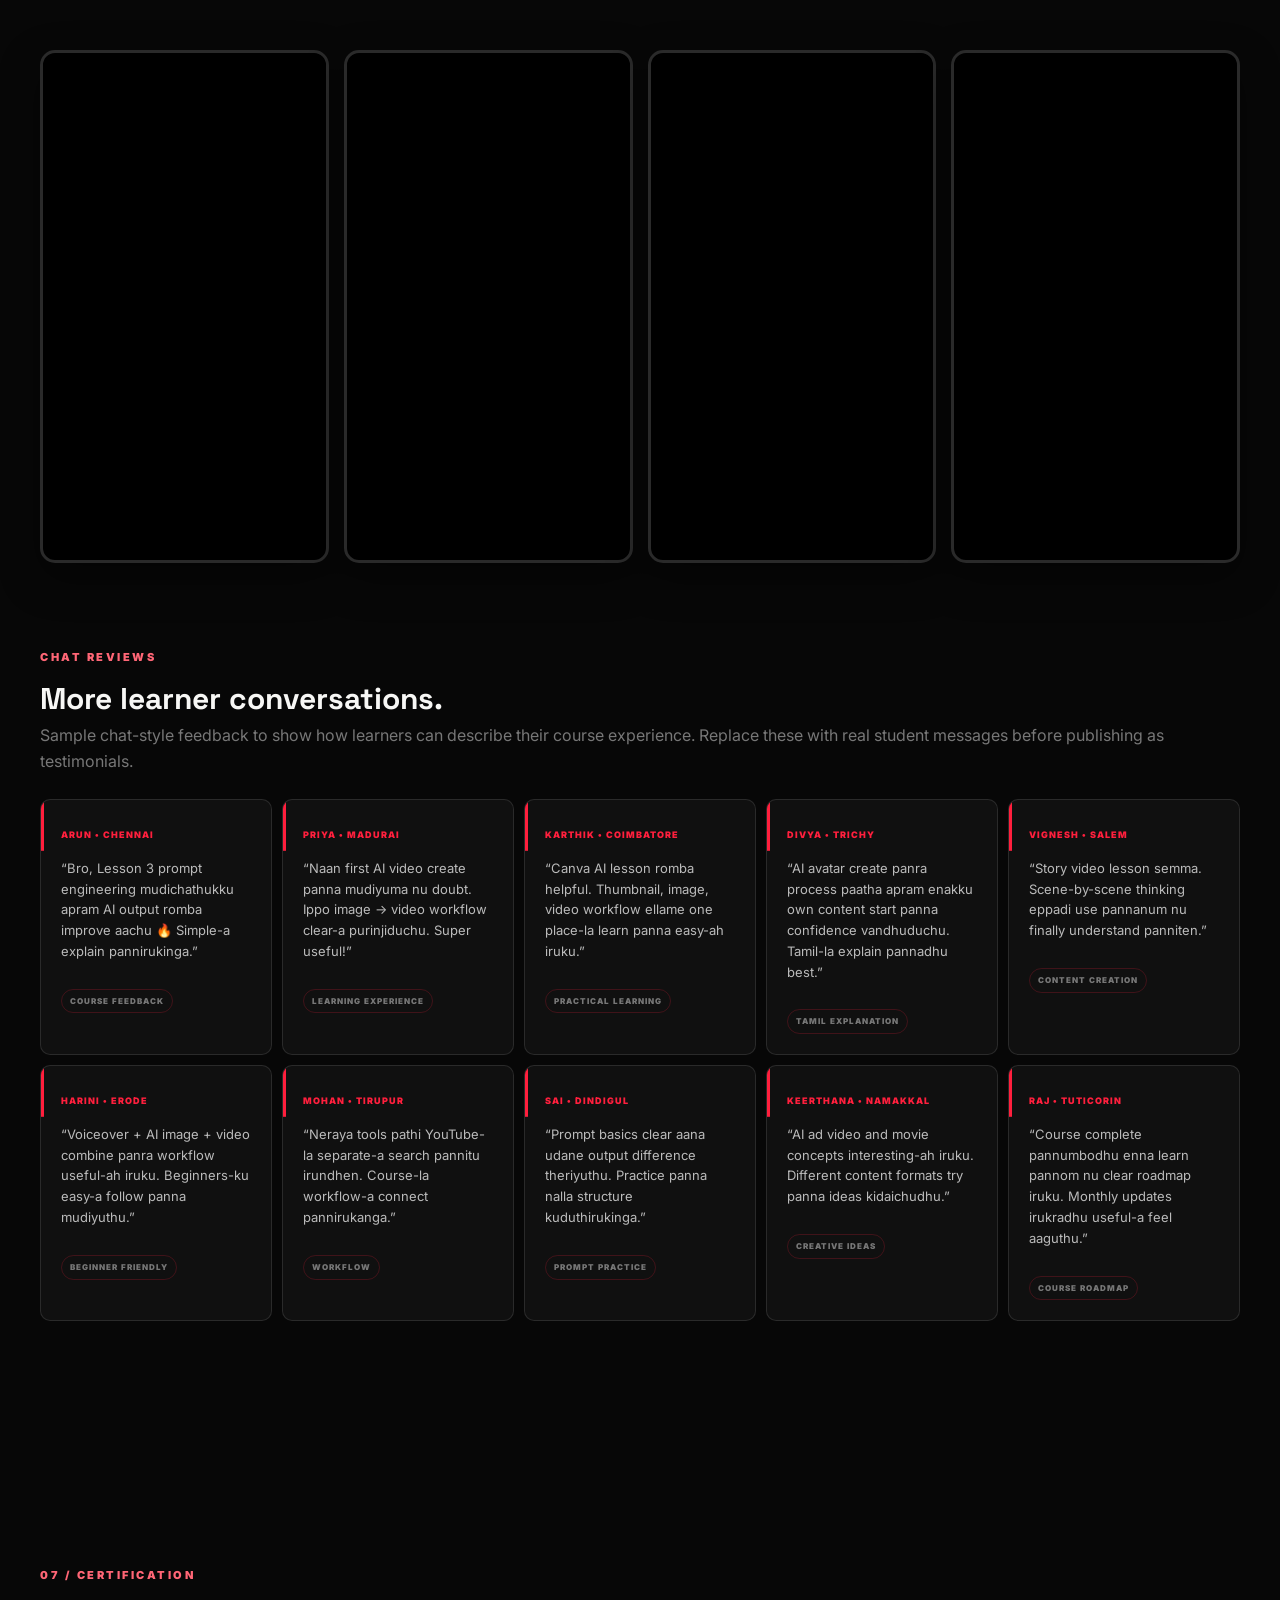
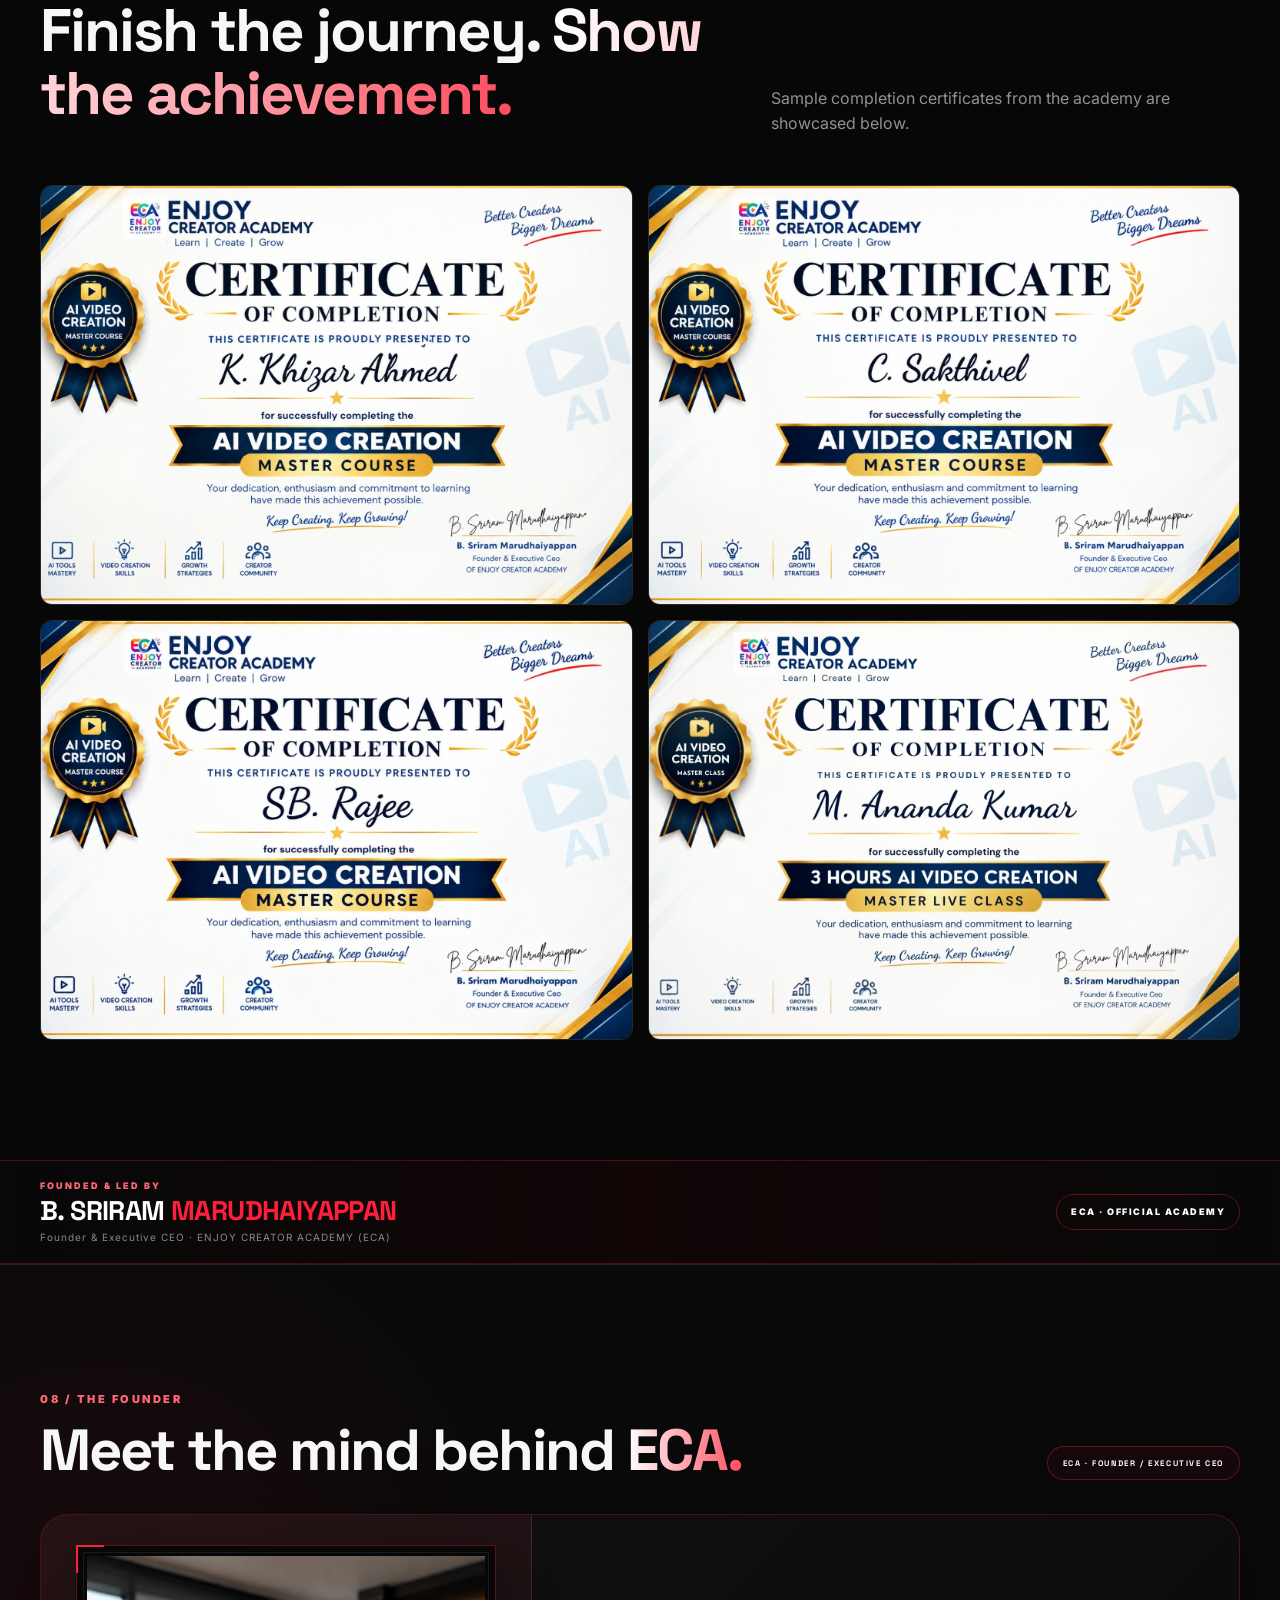
==== commit 0e904f46: "Add files via upload" ====
--- a/index.html
+++ b/index.html
@@ -27,7 +27,7 @@
   <header class="site-header">
     <div class="container nav-wrap">
       <a class="brand" href="index.html" aria-label="Enjoy Creator Academy home">
-        <img src="assets/eca-logo.jpg" alt="Enjoy Creator Academy logo">
+        <img loading="lazy" decoding="async" src="assets/eca-logo.jpg" alt="Enjoy Creator Academy logo">
         <span>
           <strong>ENJOY</strong>
           <small>CREATOR ACADEMY</small>
@@ -131,6 +131,138 @@
       </div>
     </section>
 
+
+    <section class="section creation-outcomes">
+      <div class="container">
+        <div class="section-head reveal">
+          <div><span class="kicker">02 / WHAT YOU CAN CREATE</span><h2>Turn ideas into <em>real content.</em></h2></div>
+          <p>Explore practical formats you can work toward with the AI Video Creation Master Course.</p>
+        </div>
+        <div class="outcome-grid">
+          <article class="outcome-card reveal"><span>01</span><h3>AI Story Videos</h3><p>Build scenes, characters and narrative-driven AI video workflows.</p></article>
+          <article class="outcome-card reveal"><span>02</span><h3>AI Ad Videos</h3><p>Create promotional concepts for products, services and social media.</p></article>
+          <article class="outcome-card reveal"><span>03</span><h3>AI Business Videos</h3><p>Create business-focused promotional, product and marketing content with AI.</p></article>
+          <article class="outcome-card reveal"><span>04</span><h3>AI Movies</h3><p>Explore cinematic storytelling and longer-form AI movie workflows.</p></article>
+          <article class="outcome-card reveal"><span>05</span><h3>AI Avatar Videos</h3><p>Explore avatar-led videos and presenter-style content.</p></article>
+          <article class="outcome-card reveal"><span>06</span><h3>AI Voiceovers</h3><p>Create narration and voiceover workflows for videos and content.</p></article>
+          <article class="outcome-card reveal"><span>07</span><h3>AI Songs & Music</h3><p>Experiment with AI-assisted song and music creation.</p></article>
+          <article class="outcome-card reveal"><span>08</span><h3>Social Media Content</h3><p>Adapt AI creations for YouTube, Instagram and other content channels.</p></article>
+          <article class="outcome-card reveal"><span>09</span><h3>AI Images & Designs</h3><p>Create visual concepts and turn images into engaging video sequences.</p></article>
+          <article class="outcome-card reveal"><span>10</span><h3>AI Marketing Content</h3><p>Develop creative marketing assets for products, services and campaigns.</p></article>
+        </div>
+      </div>
+    </section>
+
+    <section class="section outcomes-section">
+      <div class="container outcomes-panel reveal">
+        <div><span class="kicker">COURSE OUTCOMES</span><h2>By the end, you'll have a <em>repeatable workflow.</em></h2><p>The goal is not just to know AI tools — it is to understand how to move from an idea to a finished piece of content.</p></div>
+        <div class="outcomes-list">
+          <div><b>✓</b><span>Understand the AI video creation workflow from idea to export.</span></div>
+          <div><b>✓</b><span>Write clearer prompts for images, scenes and creative outputs.</span></div>
+          <div><b>✓</b><span>Connect image, video, voice and editing tools into one workflow.</span></div>
+          <div><b>✓</b><span>Plan content for stories, advertisements and social media.</span></div>
+          <div><b>✓</b><span>Keep learning as the academy adds new topics over time.</span></div>
+        </div>
+      </div>
+    </section>
+
+    <section class="section audience-section">
+      <div class="container">
+        <div class="section-head reveal">
+          <div><span class="kicker">WHO IS THIS FOR?</span><h2>Built for <em>curious creators.</em></h2></div>
+          <p>You do not need to be an AI expert to begin. The roadmap starts with the basics and builds toward practical creation.</p>
+        </div>
+        <div class="audience-grid">
+          <article class="audience-card reveal"><b>01</b><h3>Beginners</h3><p>Start with the fundamentals and understand how AI creation works.</p></article>
+          <article class="audience-card reveal"><b>02</b><h3>Content Creators</h3><p>Add AI-powered workflows to your existing content process.</p></article>
+          <article class="audience-card reveal"><b>03</b><h3>YouTubers & Social Creators</h3><p>Explore faster ways to develop visual and video content ideas.</p></article>
+          <article class="audience-card reveal"><b>04</b><h3>Business Owners</h3><p>Learn creative workflows that can support marketing and promotional content.</p></article>
+          <article class="audience-card reveal"><b>05</b><h3>Freelancers</h3><p>Build practical AI content skills that can complement digital services.</p></article>
+          <article class="audience-card reveal"><b>06</b><h3>AI Enthusiasts</h3><p>Keep up with evolving creator tools through a structured learning path.</p></article>
+        </div>
+      </div>
+    </section>
+
+    <section class="section creator-roadmap">
+      <div class="container">
+        <div class="section-head reveal"><div><span class="kicker">CREATOR JOURNEY</span><h2>From beginner to <em>AI creator.</em></h2></div><p>A simple progression designed to help learners move from understanding AI to creating practical content.</p></div>
+        <div class="journey-grid">
+          <div class="journey-step reveal"><span>01</span><h3>Learn</h3><p>Understand AI tools, video creation and prompt fundamentals.</p></div>
+          <div class="journey-step reveal"><span>02</span><h3>Practice</h3><p>Try images, video, voice, avatars and editing workflows.</p></div>
+          <div class="journey-step reveal"><span>03</span><h3>Create</h3><p>Build stories, advertisements, business content and creative projects.</p></div>
+          <div class="journey-step reveal"><span>04</span><h3>Publish</h3><p>Turn your finished creations into social-ready content.</p></div>
+          <div class="journey-step reveal"><span>05</span><h3>Grow</h3><p>Keep improving as AI tools and the ECA curriculum evolve.</p></div>
+        </div>
+      </div>
+    </section>
+
+    <section class="section tools-section">
+      <div class="container">
+        <div class="section-head reveal"><div><span class="kicker">TOOLS & WORKFLOWS</span><h2>Learn practical <em>AI workflows.</em></h2></div><p>The course roadmap includes the named tools and workflows currently listed in the syllabus. Tool availability and features can change over time.</p></div>
+        <div class="tools-grid">
+          <div class="tool-chip reveal"><b>01</b><strong>Canva AI</strong><span>AI design workflow</span></div>
+          <div class="tool-chip reveal"><b>02</b><strong>AI Image → Video</strong><span>Visual motion workflow</span></div>
+          <div class="tool-chip reveal"><b>03</b><strong>AI Avatars</strong><span>Presenter workflow</span></div>
+          <div class="tool-chip reveal"><b>04</b><strong>AI Voiceover</strong><span>Narration workflow</span></div>
+          <div class="tool-chip reveal"><b>05</b><strong>AI Songs</strong><span>Music creation workflow</span></div>
+          <div class="tool-chip reveal"><b>06</b><strong>InShot</strong><span>Mobile editing workflow</span></div>
+          <div class="tool-chip reveal"><b>07</b><strong>Gamma AI</strong><span>AI presentation workflow</span></div>
+          <div class="tool-chip reveal"><b>08</b><strong>Prompt Engineering</strong><span>Better AI instructions</span></div>
+        </div>
+      </div>
+    </section>
+
+    <section class="section projects-section">
+      <div class="container">
+        <div class="section-head reveal"><div><span class="kicker">REAL-WORLD PROJECTS</span><h2>Create things people can <em>actually use.</em></h2></div><p>Use the skills as a foundation for practical creator, business and social-media projects.</p></div>
+        <div class="project-grid">
+          <article class="project-card reveal"><span>PROJECT 01</span><h3>Business Advertisement</h3><p>Build an AI-assisted promotional video for a product or service.</p></article>
+          <article class="project-card reveal"><span>PROJECT 02</span><h3>AI Story Video</h3><p>Plan characters, scenes, narration and a complete short story.</p></article>
+          <article class="project-card reveal"><span>PROJECT 03</span><h3>Social Media Reel</h3><p>Turn an idea into a short-form visual content workflow.</p></article>
+          <article class="project-card reveal"><span>PROJECT 04</span><h3>AI Movie Concept</h3><p>Explore cinematic scenes and longer-form storytelling concepts.</p></article>
+          <article class="project-card reveal"><span>PROJECT 05</span><h3>Product Video</h3><p>Create visual marketing content designed around a product or offer.</p></article>
+          <article class="project-card reveal"><span>PROJECT 06</span><h3>AI Avatar Presentation</h3><p>Develop presenter-style content using AI avatar workflows.</p></article>
+        </div>
+      </div>
+    </section>
+
+    <section class="section difference-section">
+      <div class="container difference-panel reveal">
+        <div><span class="kicker">WHY ECA?</span><h2>Learning should feel <em>practical.</em></h2><p>ENJOY CREATOR ACADEMY focuses on a structured, Tamil-friendly learning experience that helps beginners understand the workflow instead of simply collecting AI tool names.</p></div>
+        <div class="difference-list">
+          <div><b>01</b><span><strong>Tamil-friendly</strong> — Clear learning direction for Tamil-speaking beginners.</span></div>
+          <div><b>02</b><span><strong>Practical-first</strong> — Focus on creating usable content.</span></div>
+          <div><b>03</b><span><strong>Beginner-friendly</strong> — Start from fundamentals and progress step-by-step.</span></div>
+          <div><b>04</b><span><strong>Mobile-friendly</strong> — Many workflows can be explored from mobile, depending on the tool.</span></div>
+          <div><b>05</b><span><strong>Growing curriculum</strong> — New topics can be added as the academy evolves.</span></div>
+        </div>
+      </div>
+    </section>
+
+    <section class="section career-section">
+      <div class="container">
+        <div class="section-head reveal"><div><span class="kicker">WHERE THESE SKILLS CAN HELP</span><h2>Turn AI skills into <em>creative opportunities.</em></h2></div><p>Learning AI video creation can support different creator, marketing and freelance workflows. Results depend on practice, quality and individual effort.</p></div>
+        <div class="career-grid">
+          <article class="career-card reveal"><span>01</span><h3>Content Creation</h3><p>Create videos and visual content for your own channels.</p></article>
+          <article class="career-card reveal"><span>02</span><h3>YouTube</h3><p>Develop AI-assisted workflows for videos, stories and shorts.</p></article>
+          <article class="career-card reveal"><span>03</span><h3>Business Marketing</h3><p>Create promotional content for products and services.</p></article>
+          <article class="career-card reveal"><span>04</span><h3>Freelance Projects</h3><p>Use AI content skills as part of eligible client services.</p></article>
+          <article class="career-card reveal"><span>05</span><h3>Social Media</h3><p>Build repeatable workflows for short-form content.</p></article>
+          <article class="career-card reveal"><span>06</span><h3>Creative Experiments</h3><p>Explore new AI formats as tools and techniques evolve.</p></article>
+        </div>
+      </div>
+    </section>
+
+    <section class="section final-cta-section">
+      <div class="container final-cta-card reveal">
+        <span class="kicker">START CREATING WITH ECA</span>
+        <h2>Your next AI video <em>starts here.</em></h2>
+        <p>Explore the complete AI Video Creation Master Course and begin your learning journey with ENJOY CREATOR ACADEMY.</p>
+        <div class="final-cta-price"><del>₹10,999</del><strong>₹999</strong><span>LIMITED OFFER</span></div>
+        <div class="final-cta-actions"><a class="btn btn-primary" href="course.html">ENROLL NOW ₹999 →</a><a class="btn btn-ghost" href="https://wa.me/916381046840" target="_blank" rel="noopener">ASK ON WHATSAPP</a></div>
+      </div>
+    </section>
+
     <section class="section roadmap" id="roadmap">
       <div class="container">
         <div class="section-head reveal">
@@ -160,7 +292,7 @@
 
     <section class="section benefits">
       <div class="container benefits-wrap">
-        <div class="benefit-copy reveal"><span class="kicker">03 / YOUR ACCESS</span><h2>One course. <em>Long-term value.</em></h2><p>Your learning doesn't stop when the current syllabus ends.</p></div>
+        <div class="benefit-copy reveal"><span class="kicker">05 / YOUR ACCESS</span><h2>One course. <em>Long-term value.</em></h2><p>Your learning doesn't stop when the current syllabus ends.</p></div>
         <div class="benefit-list">
           <div class="benefit reveal"><b>01</b><div><h3>Lifetime Access</h3><p>Keep access to your purchased course.</p></div></div>
           <div class="benefit reveal"><b>02</b><div><h3>Lifetime Free Updates</h3><p>New curriculum additions can be delivered to existing learners.</p></div></div>
@@ -173,14 +305,14 @@
     <section class="section reviews" id="reviews">
       <div class="container">
         <div class="section-head reveal">
-          <div><span class="kicker">04 / STUDENT REVIEWS</span><h2>See what learners are <em>creating.</em></h2></div>
+          <div><span class="kicker">06 / STUDENT REVIEWS</span><h2>See what learners are <em>creating.</em></h2></div>
           <p>Real learner video feedback from the AI Video Creation Master Course.</p>
         </div>
         <div class="review-video-grid">
-          <div class="review-video reveal"><iframe src="https://www.youtube.com/embed/Iom0uEn4AiY?rel=0" title="Student review 1" allowfullscreen></iframe></div>
-          <div class="review-video reveal"><iframe src="https://www.youtube.com/embed/JDRdID_DXOQ?rel=0" title="Student review 2" allowfullscreen></iframe></div>
-          <div class="review-video reveal"><iframe src="https://www.youtube.com/embed/Ld6iSbZVHXE?rel=0" title="Student review 3" allowfullscreen></iframe></div>
-          <div class="review-video reveal"><iframe src="https://www.youtube.com/embed/CZJgdfQBS98?rel=0" title="Student review 4" allowfullscreen></iframe></div>
+          <div class="review-video reveal"><iframe loading="lazy" src="https://www.youtube.com/embed/Iom0uEn4AiY?rel=0" title="Student review 1" allowfullscreen></iframe></div>
+          <div class="review-video reveal"><iframe loading="lazy" src="https://www.youtube.com/embed/JDRdID_DXOQ?rel=0" title="Student review 2" allowfullscreen></iframe></div>
+          <div class="review-video reveal"><iframe loading="lazy" src="https://www.youtube.com/embed/Ld6iSbZVHXE?rel=0" title="Student review 3" allowfullscreen></iframe></div>
+          <div class="review-video reveal"><iframe loading="lazy" src="https://www.youtube.com/embed/CZJgdfQBS98?rel=0" title="Student review 4" allowfullscreen></iframe></div>
         </div>
 
         <div class="chat-title reveal">
@@ -205,34 +337,51 @@
 
     <section class="section certificates">
       <div class="container">
-        <div class="section-head reveal"><div><span class="kicker">05 / CERTIFICATION</span><h2>Finish the journey. <em>Show the achievement.</em></h2></div><p>Sample completion certificates from the academy are showcased below.</p></div>
+        <div class="section-head reveal"><div><span class="kicker">07 / CERTIFICATION</span><h2>Finish the journey. <em>Show the achievement.</em></h2></div><p>Sample completion certificates from the academy are showcased below.</p></div>
         <div class="certificate-grid">
-          <button class="certificate reveal" data-image="assets/certificate-1.png"><img src="assets/certificate-1.png" alt="Enjoy Creator Academy certificate sample 1"></button>
-          <button class="certificate reveal" data-image="assets/certificate-2.png"><img src="assets/certificate-2.png" alt="Enjoy Creator Academy certificate sample 2"></button>
-          <button class="certificate reveal" data-image="assets/certificate-3.png"><img src="assets/certificate-3.png" alt="Enjoy Creator Academy certificate sample 3"></button>
-          <button class="certificate reveal" data-image="assets/certificate-4.png"><img src="assets/certificate-4.png" alt="Enjoy Creator Academy certificate sample 4"></button>
-        </div>
-      </div>
-    </section>
-
-    <section class="section mentor" id="mentor">
-      <div class="container mentor-grid">
-        <div class="mentor-photo reveal"><img src="assets/founder.jpg" alt="B. Sriram Marudhaiyappan, Founder and Executive CEO"></div>
-        <div class="mentor-copy reveal">
-          <span class="kicker">06 / KNOW YOUR MENTOR</span>
-          <h2>B. Sriram <em>Marudhaiyappan</em></h2>
-          <h4>Founder & Executive CEO, Enjoy Creator Academy</h4>
-          <p>My AI journey began at 16. After stepping away from traditional education, I went deep into artificial intelligence and technology — learning by building, testing and creating.</p>
-          <p>At 17, I started Enjoy Creator Academy with one goal: make practical AI education accessible to people who want to create, grow and build new opportunities — in a language and a way that actually makes sense.</p>
-          <a class="contact-link" href="https://wa.me/916381046840" target="_blank" rel="noopener">CONNECT WITH ME <span>↗</span></a>
-          <div class="mentor-stats"><div><b>16</b><span>Started AI Journey</span></div><div><b>17</b><span>Academy Started</span></div><div><b>AI</b><span>Creator Education</span></div></div>
-        </div>
+          <button class="certificate reveal" data-image="assets/certificate-1.png"><img loading="lazy" decoding="async" src="assets/certificate-1.png" alt="Enjoy Creator Academy certificate sample 1"></button>
+          <button class="certificate reveal" data-image="assets/certificate-2.png"><img loading="lazy" decoding="async" src="assets/certificate-2.png" alt="Enjoy Creator Academy certificate sample 2"></button>
+          <button class="certificate reveal" data-image="assets/certificate-3.png"><img loading="lazy" decoding="async" src="assets/certificate-3.png" alt="Enjoy Creator Academy certificate sample 3"></button>
+          <button class="certificate reveal" data-image="assets/certificate-4.png"><img loading="lazy" decoding="async" src="assets/certificate-4.png" alt="Enjoy Creator Academy certificate sample 4"></button>
+        </div>
+      </div>
+    </section>
+
+    <section class="founder-brand-bar" aria-label="Founder and ECA brand identity">
+      <div class="container founder-brand-inner">
+        <div><div class="founder-brand-label">FOUNDED & LED BY</div><div class="founder-brand-name">B. SRIRAM <span>MARUDHAIYAPPAN</span></div><div class="founder-brand-role">Founder & Executive CEO · ENJOY CREATOR ACADEMY (ECA)</div></div>
+        <div class="founder-brand-mark">ECA · OFFICIAL ACADEMY</div>
+      </div>
+    </section>
+
+    <section class="section mentor founder-premium" id="mentor">
+      <div class="container">
+        <div class="founder-premium-head reveal">
+          <div><span class="kicker">08 / THE FOUNDER</span><h2>Meet the mind behind <em>ECA.</em></h2></div>
+          <span class="founder-seal">ECA · FOUNDER / EXECUTIVE CEO</span>
+        </div>
+        <div class="founder-premium-card">
+          <div class="founder-portrait-wrap reveal">
+            <div class="founder-portrait-frame"><span class="portrait-corner portrait-corner-tl"></span><span class="portrait-corner portrait-corner-br"></span><img loading="lazy" decoding="async" src="assets/founder.jpg" alt="B. Sriram Marudhaiyappan, Founder and Executive CEO of ENJOY CREATOR ACADEMY"></div>
+            <div class="founder-identity-chip"><small>FOUNDED & LED BY</small><strong>B. SRIRAM MARUDHAIYAPPAN</strong><span>ENJOY CREATOR ACADEMY · ECA</span></div>
+          </div>
+          <div class="founder-premium-copy reveal">
+            <span class="founder-signature"><b>B. SRIRAM MARUDHAIYAPPAN</b> · FOUNDER</span>
+            <h3>Building a practical <em>AI learning brand.</em></h3>
+            <h4>Founder & Executive CEO, ENJOY CREATOR ACADEMY</h4>
+            <p>My AI journey began at 16. After stepping away from traditional education, I went deep into artificial intelligence and technology — learning by building, testing and creating.</p>
+            <p>At 17, I started Enjoy Creator Academy with one goal: make practical AI education accessible to people who want to create, grow and build new opportunities — in a language and a way that actually makes sense.</p>
+            <div class="founder-pillars"><div><b>01</b><span>Practical AI Education</span></div><div><b>02</b><span>Creator-Focused Learning</span></div><div><b>03</b><span>Build. Create. Grow.</span></div></div>
+            <div class="founder-premium-actions"><a class="contact-link" href="https://wa.me/916381046840" target="_blank" rel="noopener">CONNECT WITH FOUNDER <span>↗</span></a><a class="founder-profile-link" href="founder-b-sriram-marudhaiyappan.html">VIEW OFFICIAL PROFILE →</a></div>
+          </div>
+        </div>
+        <div class="founder-legacy-strip reveal"><div><small>FOUNDER</small><strong>B. SRIRAM MARUDHAIYAPPAN</strong></div><div><small>ACADEMY</small><strong>ENJOY CREATOR ACADEMY (ECA)</strong></div><div><small>MISSION</small><strong>MAKE AI CREATION EASIER TO LEARN</strong></div></div>
       </div>
     </section>
 
     <section class="section services">
       <div class="container">
-        <div class="section-head reveal"><div><span class="kicker">07 / BUSINESS SERVICES</span><h2>Need help beyond <em>learning?</em></h2></div><p>Enjoy Creator Academy also supports businesses and creators with selected digital services.</p></div>
+        <div class="section-head reveal"><div><span class="kicker">09 / BUSINESS SERVICES</span><h2>Need help beyond <em>learning?</em></h2></div><p>Enjoy Creator Academy also supports businesses and creators with selected digital services.</p></div>
         <div class="service-grid">
           <article class="service-card reveal"><span>01</span><h3>Social Media Management</h3><p>Build a consistent content presence for your brand.</p></article>
           <article class="service-card reveal"><span>02</span><h3>Meta Ads</h3><p>Campaign setup and creative support for business growth.</p></article>
@@ -266,7 +415,7 @@
 
     <section class="section faq" id="faq">
       <div class="container faq-wrap">
-        <div class="section-head reveal"><div><span class="kicker">09 / FAQ</span><h2>Questions, <em>answered.</em></h2></div></div>
+        <div class="section-head reveal"><div><span class="kicker">16 / FAQ</span><h2>Questions, <em>answered.</em></h2></div></div>
         <div class="faq-list">
           <details class="reveal"><summary>What is the AI Video Creation Master Course?</summary><p>A structured practical course covering AI video creation, prompting, image generation, avatars, storytelling, ads, voiceovers, songs and editing.</p></details>
           <details class="reveal"><summary>Is the course in Tamil?</summary><p>The academy is designed as a Tamil-friendly AI learning platform. Course delivery and supporting material can be updated as the program grows.</p></details>
@@ -287,9 +436,29 @@
       </div>
     </section>
 
+
+    <section class="section academy-authority">
+      <div class="container authority-card reveal">
+        <div class="authority-copy">
+          <span class="kicker">ENJOY CREATOR ACADEMY / ECA</span>
+          <h2>A Tamil-friendly academy for <em>practical AI creation.</em></h2>
+          <p><strong>ENJOY CREATOR ACADEMY (ECA)</strong> is an AI learning platform focused on practical creator education. The academy is founded by <strong>B. Sriram Marudhaiyappan</strong> and currently features the AI Video Creation Master Course.</p>
+          <div class="authority-links"><a href="about-eca.html">ABOUT ECA →</a><a href="founder-b-sriram-marudhaiyappan.html">FOUNDER PROFILE →</a><a href="ai-video-course-tamil.html">AI VIDEO COURSE →</a></div>
+        </div>
+        <div class="authority-facts"><div><span>ACADEMY</span><b>ENJOY CREATOR ACADEMY</b></div><div><span>SHORT NAME</span><b>ECA</b></div><div><span>FOUNDER</span><b>B. SRIRAM MARUDHAIYAPPAN</b></div><div><span>FOCUS</span><b>AI & CREATOR EDUCATION</b></div></div>
+      </div>
+    </section>
+
+    <section class="section" aria-label="Founder brand identity">
+      <div class="container brand-authority-card reveal">
+        <img class="brand-authority-avatar" src="assets/founder.jpg" alt="B. Sriram Marudhaiyappan, Founder & Executive CEO of ENJOY CREATOR ACADEMY">
+        <div><small>OFFICIAL FOUNDER OF ENJOY CREATOR ACADEMY</small><strong>B. Sriram Marudhaiyappan</strong><span>Founder & Executive CEO · ENJOY CREATOR ACADEMY (ECA)</span></div>
+      </div>
+    </section>
+
     <section class="section contact">
       <div class="container contact-card reveal">
-        <div><span class="kicker">10 / CONTACT</span><h2>Ready to start <em>creating?</em></h2><p>For course questions, enrollment support or business services, reach out directly.</p></div>
+        <div><span class="kicker">18 / CONTACT</span><h2>Ready to start <em>creating?</em></h2><p>For course questions, enrollment support or business services, reach out directly.</p></div>
         <div class="contact-actions">
           <a href="https://wa.me/916381046840" target="_blank" rel="noopener"><small>WHATSAPP ONLY</small><strong>+91 6381046840</strong></a>
           <a href="mailto:work.enjoycreatoracademy@gmail.com"><small>EMAIL</small><strong>work.enjoycreatoracademy@gmail.com</strong></a>
@@ -301,8 +470,8 @@
 
   <footer class="footer">
     <div class="container footer-grid">
-      <div><img src="assets/eca-logo.jpg" alt="ECA logo" class="footer-logo"><p>Learn. Create. Grow.</p></div>
-      <div><h4>Academy</h4><a href="#course">Master Course</a><a href="#roadmap">Syllabus</a><a href="#reviews">Reviews</a><a href="portal.html">Learning Portal</a></div>
+      <div><img loading="lazy" decoding="async" src="assets/eca-logo.jpg" alt="ECA logo" class="footer-logo"><p>Learn. Create. Grow.</p></div>
+      <div><h4>Academy</h4><a href="#course">Master Course</a><a href="#roadmap">Syllabus</a><a href="#reviews">Reviews</a><a href="portal.html">Learning Portal</a><a href="about-eca.html">About ECA</a><a href="founder-b-sriram-marudhaiyappan.html">Founder</a><a href="ai-video-course-tamil.html">AI Video Course Tamil</a></div>
       <div><h4>Legal</h4><a href="legal.html#terms">Terms & Conditions</a><a href="legal.html#privacy">Privacy Policy</a><a href="legal.html#refund">Refund Policy</a></div>
       <div><h4>Connect</h4><a href="https://wa.me/916381046840" target="_blank" rel="noopener">WhatsApp</a><a href="mailto:work.enjoycreatoracademy@gmail.com">Email</a></div>
     </div>
@@ -319,16 +488,32 @@
     <a href="course.html">REMIND ME →</a>
   </aside>
 
-  <div class="lightbox" id="lightbox" aria-hidden="true"><button class="lightbox-close">×</button><img id="lightboxImg" src="" alt="Certificate enlarged"></div>
+  <div class="lightbox" id="lightbox" aria-hidden="true"><button class="lightbox-close">×</button><img loading="lazy" decoding="async" id="lightboxImg" src="" alt="Certificate enlarged"></div>
   <script type="application/ld+json">
   {
     "@context":"https://schema.org",
     "@type":"EducationalOrganization",
+    "@id":"https://enjoycreatoracademy.in/#organization",
     "name":"Enjoy Creator Academy",
-    "description":"Tamil-friendly AI learning platform focused on practical AI video creation.",
+    "alternateName":"ECA",
+    "url":"https://enjoycreatoracademy.in/",
+    "logo":"https://enjoycreatoracademy.in/assets/eca-logo.jpg",
+    "description":"Enjoy Creator Academy (ECA) is a Tamil-friendly AI learning platform focused on practical AI video creation and creator education.",
     "email":"work.enjoycreatoracademy@gmail.com",
     "telephone":"+91 6381046840",
-    "offers":{"@type":"Offer","price":"999","priceCurrency":"INR"}
+    "founder":{"@id":"https://enjoycreatoracademy.in/#founder"},
+    "hasOfferCatalog":{"@type":"OfferCatalog","name":"ECA Courses","itemListElement":[{"@type":"Offer","itemOffered":{"@type":"Course","name":"AI Video Creation Master Course","provider":{"@id":"https://enjoycreatoracademy.in/#organization"}},"price":"999","priceCurrency":"INR"}]}
+  }
+  </script>
+  <script type="application/ld+json">
+  {
+    "@context":"https://schema.org",
+    "@type":"Person",
+    "@id":"https://enjoycreatoracademy.in/#founder",
+    "name":"B. Sriram Marudhaiyappan",
+    "jobTitle":"Founder & Executive CEO",
+    "worksFor":{"@id":"https://enjoycreatoracademy.in/#organization"},
+    "url":"https://enjoycreatoracademy.in/"
   }
   </script>
   <script src="script.js"></script>
--- a/style.css
+++ b/style.css
@@ -42,7 +42,7 @@
 .floating-reminder>a:hover{transform:translateY(-2px);box-shadow:0 12px 32px rgba(255,31,61,.35)}
 @keyframes reminderShine{0%,55%{transform:translateX(-120%)}75%,100%{transform:translateX(120%)}}
 @keyframes pulseText{0%,100%{opacity:1}50%{opacity:.55}}
-@media(max-width:640px){.floating-reminder{top:78px;right:12px;width:calc(100vw - 24px);padding:16px 16px 14px;border-radius:13px}.floating-reminder strong{font-size:17px}.floating-reminder small{margin:7px 0 10px}.floating-reminder>a{padding:10px}.floating-reminder .reminder-close{top:7px;right:7px}}
+@media(max-width:640px){.floating-reminder{top:78px;right:16px;width:min(286px,calc(100vw - 32px));padding:14px 14px 12px;border-radius:13px}.floating-reminder strong{font-size:15px;line-height:1.25}.floating-reminder small{margin:6px 0 9px;font-size:9px}.floating-reminder>a{padding:9px;font-size:9px}.floating-reminder .reminder-close{top:7px;right:7px}}
 .lightbox{position:fixed;inset:0;background:rgba(0,0,0,.92);z-index:100;display:none;place-items:center;padding:30px}.lightbox.open{display:grid}.lightbox img{max-width:95vw;max-height:90vh;border-radius:8px}.lightbox-close{position:absolute;top:20px;right:25px;border:0;background:none;color:#fff;font-size:40px;cursor:pointer}
 .reveal{opacity:0;transform:translateY(28px);transition:opacity .8s var(--ease),transform .8s var(--ease)}.reveal.visible{opacity:1;transform:none}
 .course-hero{padding-top:95px}.course-trending-badge{display:inline-flex;margin-top:12px;padding:8px 12px;border:1px solid rgba(255,31,61,.3);border-radius:999px;background:rgba(255,31,61,.08);color:#ff6676;font-size:9px;font-weight:900;letter-spacing:1.4px;animation:pulseBorder 2.8s ease-in-out infinite}.course-hero-grid{display:grid;grid-template-columns:1.1fr .9fr;align-items:center;gap:80px}.course-hero h1{font:800 clamp(48px,6vw,76px)/.98 Space Grotesk;letter-spacing:-3px;margin:20px 0}.course-hero p{font-size:18px;color:#999;max-width:700px}.course-price{display:flex;align-items:end;gap:15px;margin-top:25px}.course-price del{color:#666}.course-price strong{font:800 50px Space Grotesk}.dark-strip{padding:25px 0;background:#0c0c0c;border-block:1px solid var(--line)}.stat-strip{display:grid;grid-template-columns:repeat(4,1fr);gap:10px}.stat-strip div{text-align:center;border-right:1px solid var(--line)}.stat-strip div:last-child{border:0}.stat-strip b{display:block;font:800 25px Space Grotesk;color:var(--red)}.stat-strip span{font-size:10px;color:#777}.syllabus-list{display:grid;grid-template-columns:repeat(2,1fr);gap:10px}.syllabus-item{display:grid;grid-template-columns:65px 1fr;gap:18px;padding:24px;border:1px solid var(--line);border-radius:10px;background:#0d0d0d;transition:.3s}.syllabus-item:hover{border-color:#555;transform:translateX(4px)}.syllabus-item>span{font:800 13px Space Grotesk;color:var(--red)}.syllabus-item small{color:#666;letter-spacing:1.5px;font-size:9px}.syllabus-item h3{font-size:16px;margin:5px 0}.syllabus-item p{font-size:12px;color:#777;margin:0}.syllabus-item.update{border-color:rgba(255,31,61,.35)}
@@ -102,3 +102,68 @@
   .mobile-sticky-cta span{font-size:16px}
 }
 @media(max-width:430px){.trust-points{grid-template-columns:1fr}.enroll-step h3{margin-top:16px}}
+
+/* Premium V4 — authority, outcomes and audience sections */
+.creation-outcomes,.outcomes-section,.audience-section,.academy-authority{position:relative}
+.outcome-grid,.audience-grid{display:grid;grid-template-columns:repeat(3,1fr);gap:16px;margin-top:34px}
+.outcome-card,.audience-card{padding:28px;border:1px solid rgba(255,255,255,.1);background:linear-gradient(145deg,rgba(255,255,255,.045),rgba(255,255,255,.015));border-radius:22px;transition:transform .3s ease,border-color .3s ease,background .3s ease}
+.outcome-card:hover,.audience-card:hover{transform:translateY(-5px);border-color:rgba(255,50,80,.45);background:linear-gradient(145deg,rgba(255,35,65,.08),rgba(255,255,255,.02))}
+.outcome-card>span,.audience-card>b{display:inline-flex;width:38px;height:38px;align-items:center;justify-content:center;border-radius:50%;border:1px solid rgba(255,50,80,.45);color:#ff3150;font-weight:800;font-size:12px;margin-bottom:20px}
+.outcome-card h3,.audience-card h3{margin:0 0 9px;font-size:21px}.outcome-card p,.audience-card p{margin:0;color:rgba(255,255,255,.62);line-height:1.7}
+.outcomes-panel{display:grid;grid-template-columns:1fr 1fr;gap:44px;padding:46px;border:1px solid rgba(255,255,255,.1);border-radius:28px;background:linear-gradient(135deg,rgba(255,35,65,.08),rgba(255,255,255,.025))}
+.outcomes-panel h2{margin:10px 0 14px}.outcomes-panel>div>p{color:rgba(255,255,255,.64);line-height:1.8;max-width:600px}.outcomes-list{display:grid;gap:13px}.outcomes-list div{display:flex;gap:13px;align-items:flex-start;padding:16px 18px;border-radius:15px;background:rgba(255,255,255,.035);border:1px solid rgba(255,255,255,.07)}.outcomes-list b{color:#ff3150;font-size:17px}.outcomes-list span{color:rgba(255,255,255,.78);line-height:1.55}
+.authority-card{display:grid;grid-template-columns:1.25fr .75fr;gap:30px;padding:48px;border:1px solid rgba(255,255,255,.1);border-radius:28px;background:radial-gradient(circle at 10% 0%,rgba(255,35,65,.12),transparent 45%),rgba(255,255,255,.02)}
+.authority-copy h2{margin:10px 0 14px}.authority-copy p{color:rgba(255,255,255,.68);line-height:1.8;max-width:760px}.authority-links{display:flex;flex-wrap:wrap;gap:12px;margin-top:25px}.authority-links a{padding:12px 15px;border-radius:12px;border:1px solid rgba(255,255,255,.12);color:#fff;text-decoration:none;font-size:12px;font-weight:800;letter-spacing:.08em}.authority-links a:hover{border-color:rgba(255,50,80,.5)}
+.authority-facts{display:grid;gap:10px}.authority-facts div{padding:16px;border-radius:15px;background:rgba(255,255,255,.035);border:1px solid rgba(255,255,255,.07)}.authority-facts span{display:block;color:rgba(255,255,255,.42);font-size:10px;letter-spacing:.16em;margin-bottom:5px}.authority-facts b{font-size:13px;letter-spacing:.04em}
+@media(max-width:900px){.outcome-grid,.audience-grid{grid-template-columns:repeat(2,1fr)}.outcomes-panel,.authority-card{grid-template-columns:1fr;padding:30px}}
+@media(max-width:600px){.outcome-grid,.audience-grid{grid-template-columns:1fr;gap:12px}.outcome-card,.audience-card{padding:22px}.outcomes-panel{padding:24px;border-radius:22px}.authority-card{padding:24px;border-radius:22px}.authority-links a{width:100%;text-align:center}.outcome-card h3,.audience-card h3{font-size:19px}}
+
+/* Premium V5 — creator journey, tools, projects, differentiation, career and final CTA */
+.creator-roadmap,.tools-section,.projects-section,.difference-section,.career-section,.final-cta-section{position:relative}
+.creator-roadmap{background:#090909;border-block:1px solid var(--line)}
+.journey-grid{display:grid;grid-template-columns:repeat(5,1fr);gap:10px}
+.journey-step{padding:25px 20px;border:1px solid var(--line);border-radius:18px;background:linear-gradient(145deg,#111,#0a0a0a);position:relative;overflow:hidden}
+.journey-step:after{content:"";position:absolute;right:-30px;bottom:-30px;width:90px;height:90px;border-radius:50%;background:rgba(255,31,61,.08)}
+.journey-step span{display:inline-flex;width:34px;height:34px;align-items:center;justify-content:center;border-radius:50%;color:var(--red);border:1px solid rgba(255,31,61,.35);font:800 11px Space Grotesk}
+.journey-step h3{margin:22px 0 6px;font-size:18px}.journey-step p{margin:0;color:#777;font-size:12px;line-height:1.65}
+.tools-grid{display:grid;grid-template-columns:repeat(4,1fr);gap:10px}.tool-chip{padding:22px;border:1px solid var(--line);border-radius:15px;background:#0d0d0d}.tool-chip b{display:block;color:var(--red);font:800 10px Space Grotesk;margin-bottom:14px}.tool-chip strong{display:block;font-size:16px}.tool-chip span{display:block;color:#777;font-size:11px;margin-top:5px}
+.project-grid,.career-grid{display:grid;grid-template-columns:repeat(3,1fr);gap:12px}.project-card,.career-card{padding:28px;border:1px solid var(--line);border-radius:18px;background:linear-gradient(145deg,#121212,#0b0b0b);transition:.3s ease}.project-card:hover,.career-card:hover{transform:translateY(-5px);border-color:rgba(255,31,61,.4)}.project-card>span,.career-card>span{font:800 9px Space Grotesk;color:var(--red);letter-spacing:1.5px}.project-card h3,.career-card h3{margin:18px 0 7px;font-size:19px}.project-card p,.career-card p{margin:0;color:#777;font-size:12px;line-height:1.7}
+.difference-section{background:#0a0a0a;border-block:1px solid var(--line)}.difference-panel{display:grid;grid-template-columns:1fr 1fr;gap:45px;padding:50px;border:1px solid var(--line);border-radius:28px;background:radial-gradient(circle at 0 0,rgba(255,31,61,.11),transparent 45%),#0d0d0d}.difference-panel h2{font:700 clamp(38px,5vw,58px)/1.02 Space Grotesk;letter-spacing:-2px;margin:12px 0}.difference-panel>div>p{color:#858585;line-height:1.8;max-width:620px}.difference-list{display:grid;gap:9px}.difference-list div{display:flex;gap:14px;padding:16px;border:1px solid rgba(255,255,255,.07);border-radius:13px;background:rgba(255,255,255,.025)}.difference-list b{color:var(--red);font:800 10px Space Grotesk}.difference-list span{color:#999;font-size:12px}.difference-list strong{color:#fff}
+.final-cta-section{padding-top:80px}.final-cta-card{text-align:center;padding:75px 30px;border:1px solid rgba(255,31,61,.25);border-radius:28px;background:radial-gradient(circle at 50% 0,rgba(255,31,61,.15),transparent 55%),linear-gradient(145deg,#121212,#080808)}.final-cta-card h2{font:700 clamp(40px,6vw,68px)/1 Space Grotesk;letter-spacing:-2px;margin:12px auto 15px}.final-cta-card>p{max-width:650px;margin:0 auto;color:#888}.final-cta-price{display:flex;align-items:baseline;justify-content:center;gap:13px;margin:30px 0 20px}.final-cta-price del{color:#666;font:600 18px Space Grotesk}.final-cta-price strong{font:900 48px Space Grotesk}.final-cta-price span{color:#ff6676;font:900 9px Space Grotesk;letter-spacing:1.5px}.final-cta-actions{display:flex;justify-content:center;gap:10px;flex-wrap:wrap}.final-cta-actions .btn{min-width:190px}
+@media(max-width:1000px){.journey-grid{grid-template-columns:repeat(3,1fr)}.tools-grid{grid-template-columns:repeat(2,1fr)}}
+@media(max-width:800px){.project-grid,.career-grid{grid-template-columns:repeat(2,1fr)}.difference-panel{grid-template-columns:1fr;padding:32px}.journey-grid{grid-template-columns:repeat(2,1fr)}}
+@media(max-width:600px){.journey-grid,.tools-grid,.project-grid,.career-grid{grid-template-columns:1fr}.journey-step,.tool-chip,.project-card,.career-card{padding:22px}.difference-panel{padding:24px;border-radius:22px}.final-cta-card{padding:55px 20px;border-radius:22px}.final-cta-price strong{font-size:42px}.final-cta-actions .btn{width:100%}}
+
+/* Premium V5.1 — B. Sriram Marudhaiyappan brand authority */
+.founder-brand-bar{border-block:1px solid rgba(255,31,61,.24);background:linear-gradient(90deg,#080808,#120607,#080808);padding:18px 0}
+.founder-brand-inner{display:flex;align-items:center;justify-content:space-between;gap:24px}
+.founder-brand-label{font-size:9px;letter-spacing:2px;color:#ff6676;font-weight:900}
+.founder-brand-name{font:800 clamp(18px,2.6vw,27px)/1 Space Grotesk;letter-spacing:-.6px;color:#fff;margin-top:4px}
+.founder-brand-name span{color:var(--red)}
+.founder-brand-role{font-size:10px;color:#888;margin-top:5px;letter-spacing:1px}
+.founder-brand-mark{border:1px solid rgba(255,31,61,.35);border-radius:999px;padding:10px 14px;font-size:9px;font-weight:900;letter-spacing:1.5px;color:#fff;white-space:nowrap}
+.founder-signature{display:inline-flex;align-items:center;gap:10px;padding:8px 12px;border:1px solid rgba(255,31,61,.28);border-radius:999px;background:rgba(255,31,61,.06);color:#ff8995;font-size:9px;font-weight:900;letter-spacing:1.2px;margin-bottom:12px}
+.founder-signature b{color:#fff}
+.brand-authority-card{display:grid;grid-template-columns:auto 1fr;gap:18px;align-items:center;padding:24px;border:1px solid rgba(255,31,61,.25);border-radius:18px;background:linear-gradient(135deg,rgba(255,31,61,.08),rgba(255,255,255,.02))}
+.brand-authority-avatar{width:72px;height:72px;border-radius:50%;object-fit:cover;border:2px solid rgba(255,31,61,.5)}
+.brand-authority-card small{display:block;color:#ff6676;font-size:8px;letter-spacing:2px;font-weight:900;margin-bottom:5px}
+.brand-authority-card strong{display:block;color:#fff;font:800 20px Space Grotesk}
+.brand-authority-card span{display:block;color:#777;font-size:10px;margin-top:4px}
+@media(max-width:600px){.founder-brand-inner{align-items:flex-start;flex-direction:column}.founder-brand-mark{align-self:flex-start}.brand-authority-card{grid-template-columns:auto 1fr;padding:18px}.brand-authority-avatar{width:58px;height:58px}.brand-authority-card strong{font-size:16px}}
+
+/* Premium Founder Presentation — V5.2 */
+.founder-premium{background:radial-gradient(circle at 8% 30%,rgba(255,31,61,.07),transparent 32%),#090909;border-block:1px solid var(--line)}
+.founder-premium-head{display:flex;align-items:end;justify-content:space-between;gap:25px;margin-bottom:34px}
+.founder-premium-head h2{font:700 clamp(38px,5vw,58px)/1.02 Space Grotesk;letter-spacing:-2px;margin:10px 0 0}
+.founder-seal{display:inline-flex;align-items:center;justify-content:center;padding:11px 15px;border:1px solid rgba(255,31,61,.35);border-radius:999px;background:rgba(255,31,61,.05);color:#fff;font:800 8px Space Grotesk;letter-spacing:1.6px;white-space:nowrap}
+.founder-premium-card{display:grid;grid-template-columns:minmax(300px,.82fr) 1.18fr;gap:0;border:1px solid rgba(255,31,61,.25);border-radius:28px;overflow:hidden;background:linear-gradient(135deg,#121212,#090909);box-shadow:0 24px 80px rgba(0,0,0,.35)}
+.founder-portrait-wrap{padding:30px;background:linear-gradient(145deg,rgba(255,31,61,.09),rgba(255,255,255,.015));border-right:1px solid var(--line);display:flex;flex-direction:column;justify-content:center}
+.founder-portrait-frame{position:relative;aspect-ratio:4/5;max-width:420px;width:100%;margin:auto;border:1px solid rgba(255,31,61,.35);padding:10px;background:#070707;box-shadow:0 20px 55px rgba(0,0,0,.45)}
+.founder-portrait-frame:before{content:"";position:absolute;inset:6px;border:1px solid rgba(255,255,255,.08);pointer-events:none;z-index:2}
+.founder-portrait-frame img{width:100%;height:100%;object-fit:cover;display:block;filter:saturate(.92) contrast(1.04)}
+.portrait-corner{position:absolute;width:28px;height:28px;z-index:3;pointer-events:none}.portrait-corner-tl{top:-1px;left:-1px;border-top:2px solid var(--red);border-left:2px solid var(--red)}.portrait-corner-br{right:-1px;bottom:-1px;border-right:2px solid var(--red);border-bottom:2px solid var(--red)}
+.founder-identity-chip{margin:14px auto 0;width:min(100%,420px);padding:15px 17px;border:1px solid rgba(255,255,255,.08);background:rgba(0,0,0,.35);border-radius:12px;text-align:left}.founder-identity-chip small{display:block;color:#ff6676;font:900 8px Space Grotesk;letter-spacing:1.7px}.founder-identity-chip strong{display:block;color:#fff;font:800 14px Space Grotesk;margin-top:6px}.founder-identity-chip span{display:block;color:#777;font-size:9px;letter-spacing:.8px;margin-top:4px}
+.founder-premium-copy{padding:52px 52px 45px;display:flex;flex-direction:column;justify-content:center}.founder-premium-copy h3{font:700 clamp(38px,4.4vw,56px)/1.02 Space Grotesk;letter-spacing:-2px;margin:0 0 10px}.founder-premium-copy h4{font:800 11px Space Grotesk;color:#fff;letter-spacing:1px;margin:0 0 22px}.founder-premium-copy p{max-width:700px;color:#858585;line-height:1.85;font-size:13px;margin:0 0 12px}.founder-pillars{display:grid;grid-template-columns:repeat(3,1fr);gap:8px;margin:23px 0 25px}.founder-pillars div{padding:14px;border:1px solid rgba(255,255,255,.07);background:rgba(255,255,255,.02);border-radius:12px}.founder-pillars b{display:block;color:var(--red);font:900 8px Space Grotesk;letter-spacing:1.4px}.founder-pillars span{display:block;color:#ddd;font-size:10px;line-height:1.45;margin-top:8px}.founder-premium-actions{display:flex;align-items:center;gap:18px;flex-wrap:wrap}.founder-profile-link{font:900 9px Space Grotesk;letter-spacing:1.1px;color:#777}.founder-profile-link:hover{color:#fff}
+.founder-legacy-strip{display:grid;grid-template-columns:1fr 1fr 1fr;gap:1px;margin-top:14px;border:1px solid var(--line);border-radius:15px;overflow:hidden;background:var(--line)}.founder-legacy-strip div{padding:17px 19px;background:#0d0d0d}.founder-legacy-strip small{display:block;color:#666;font:900 8px Space Grotesk;letter-spacing:1.5px}.founder-legacy-strip strong{display:block;color:#fff;font:800 10px Space Grotesk;line-height:1.45;margin-top:6px}.founder-profile-page{background:#090909}
+@media(max-width:800px){.founder-premium-card{grid-template-columns:1fr}.founder-portrait-wrap{border-right:0;border-bottom:1px solid var(--line)}.founder-premium-copy{padding:34px 25px}.founder-pillars{grid-template-columns:1fr}.founder-legacy-strip{grid-template-columns:1fr}.founder-premium-head{align-items:flex-start;flex-direction:column}.founder-seal{align-self:flex-start}}
+@media(max-width:600px){.founder-premium-head h2{font-size:38px}.founder-portrait-wrap{padding:20px}.founder-premium-copy h3{font-size:38px}.founder-premium-copy h4{line-height:1.5}.founder-premium-card{border-radius:20px}.founder-identity-chip strong{font-size:12px}}
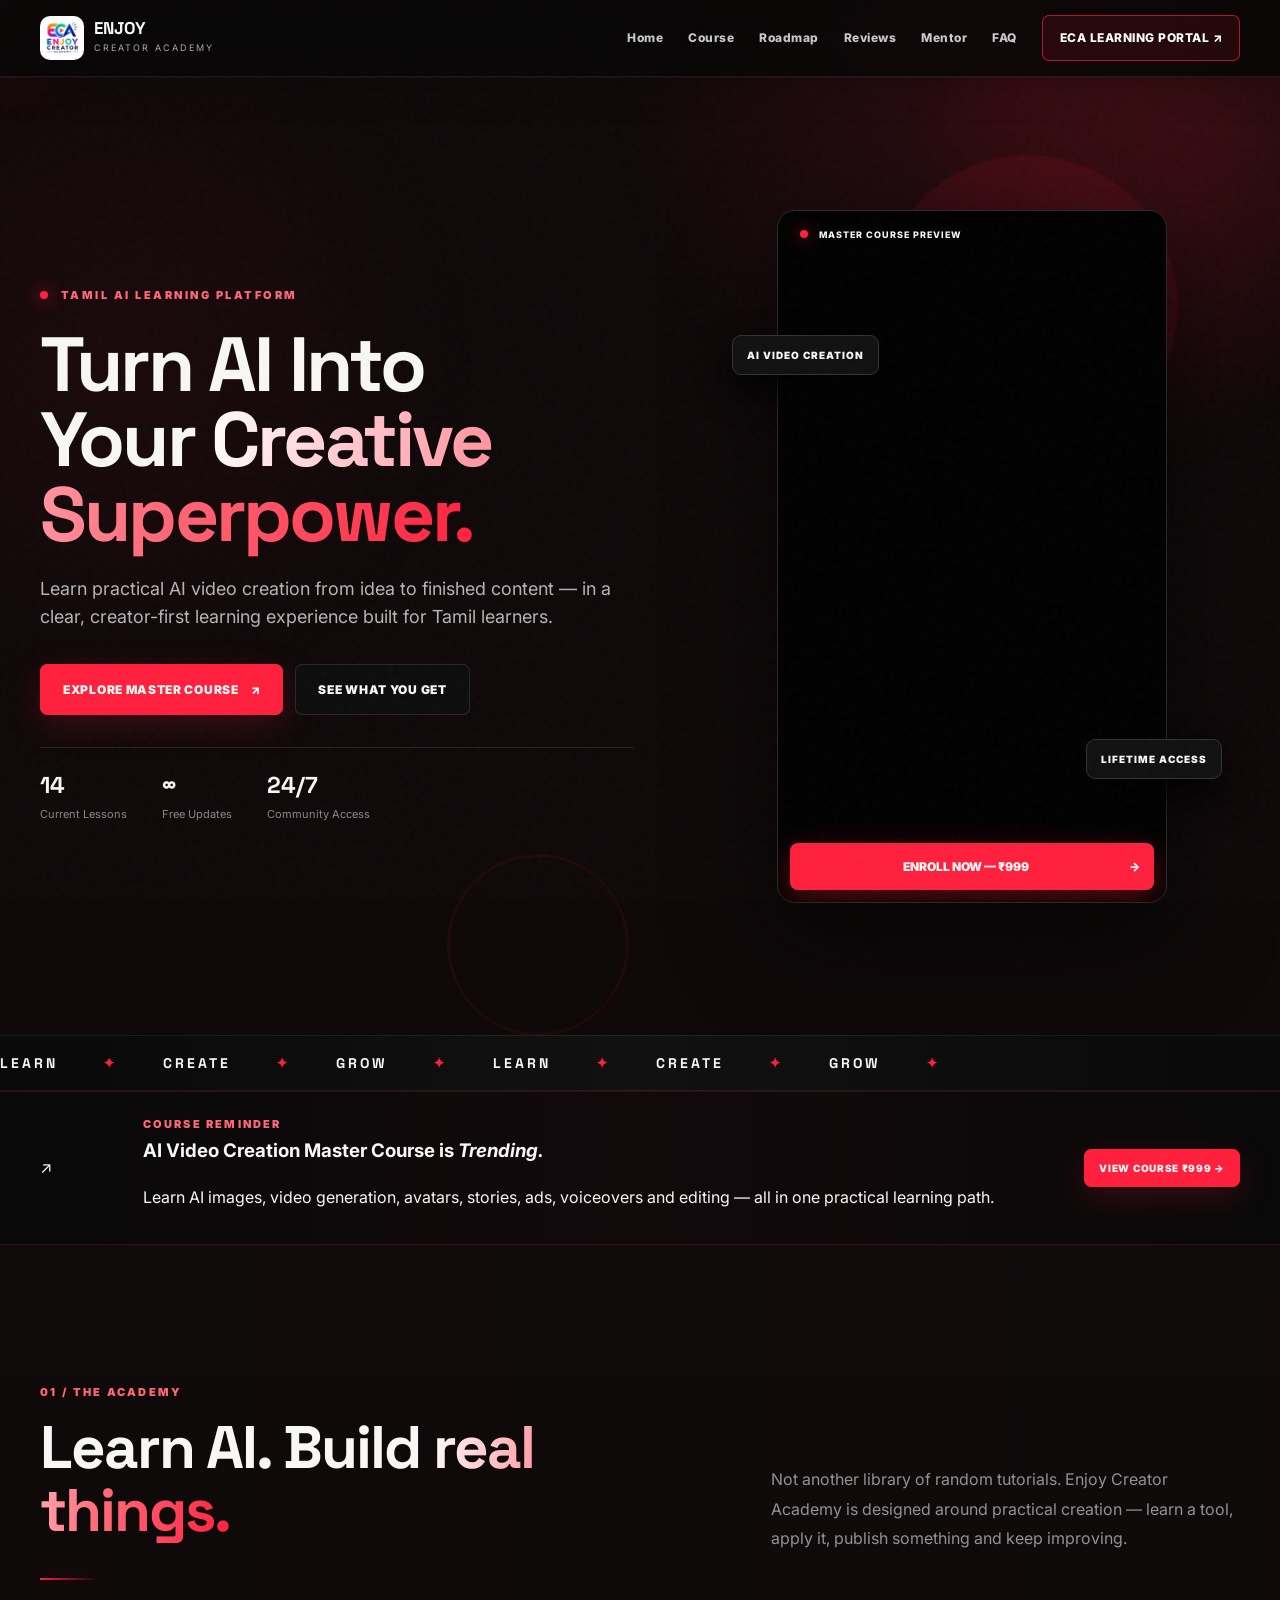
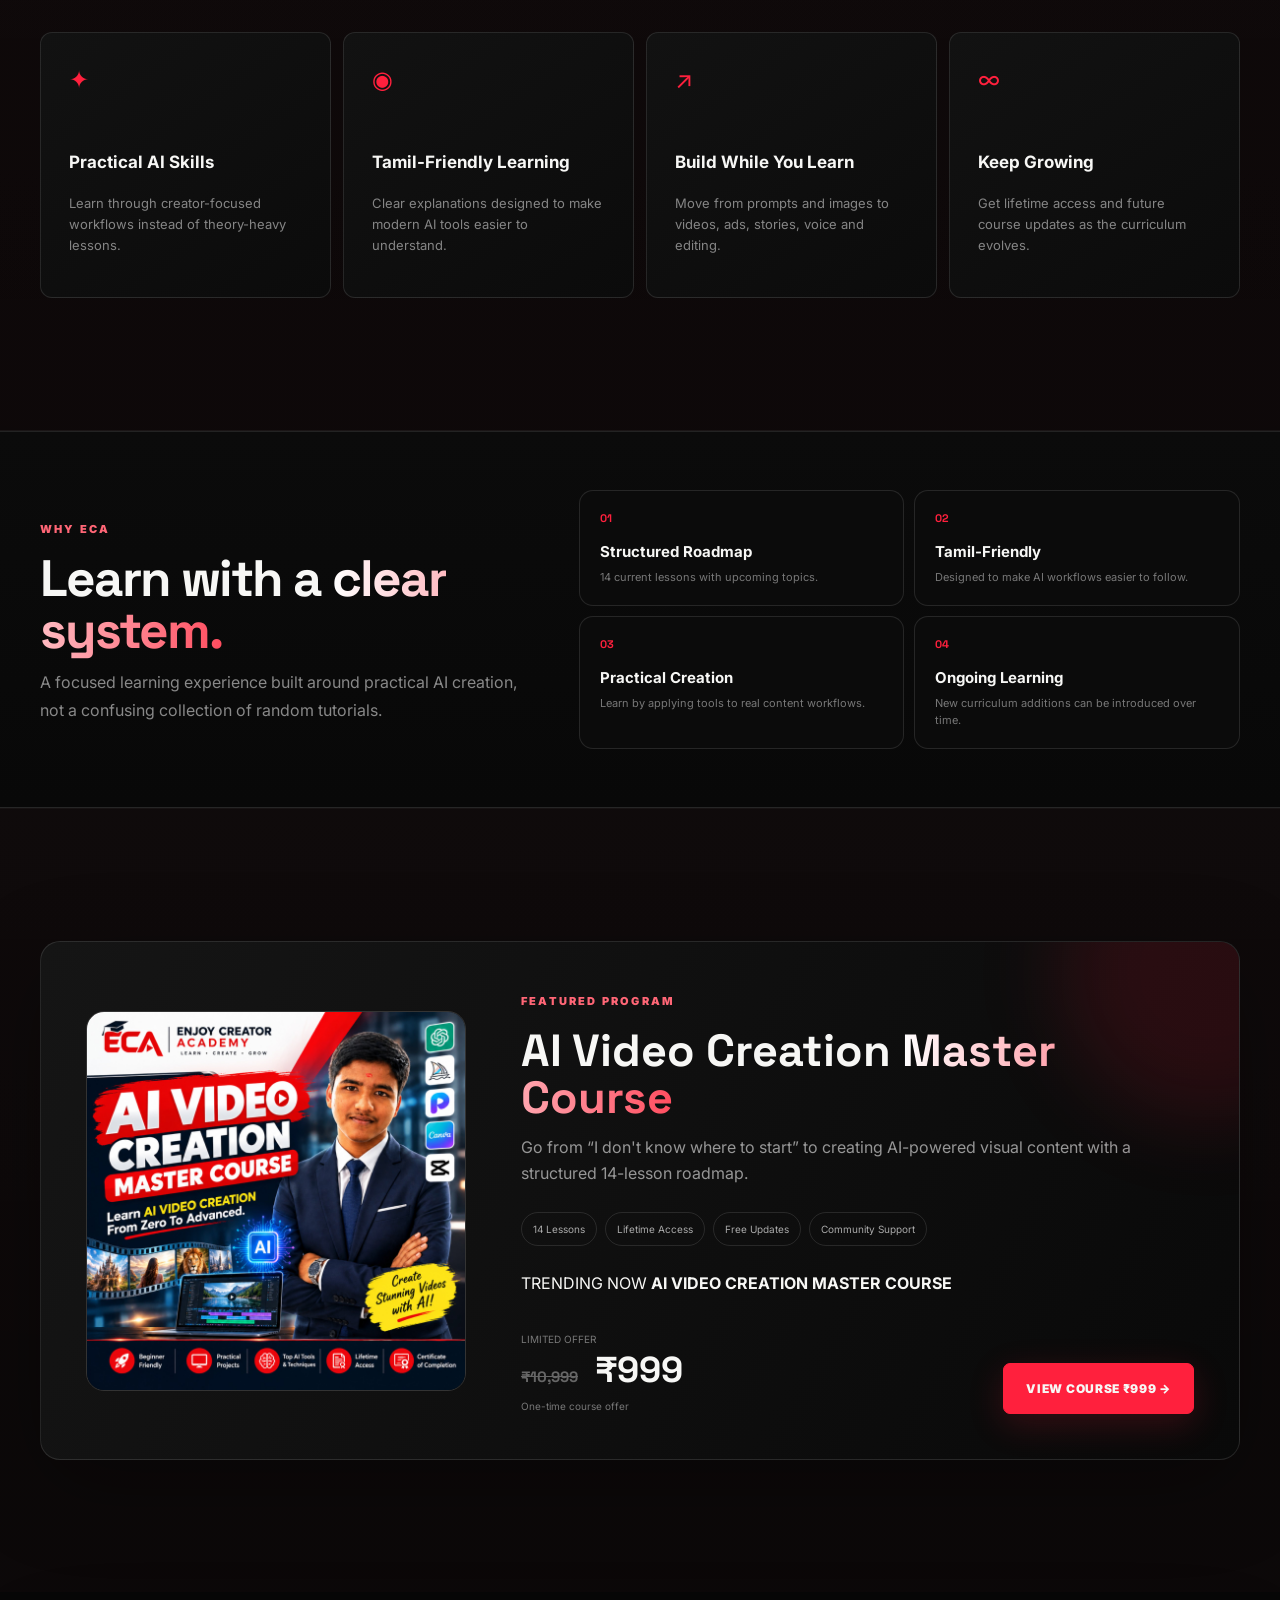
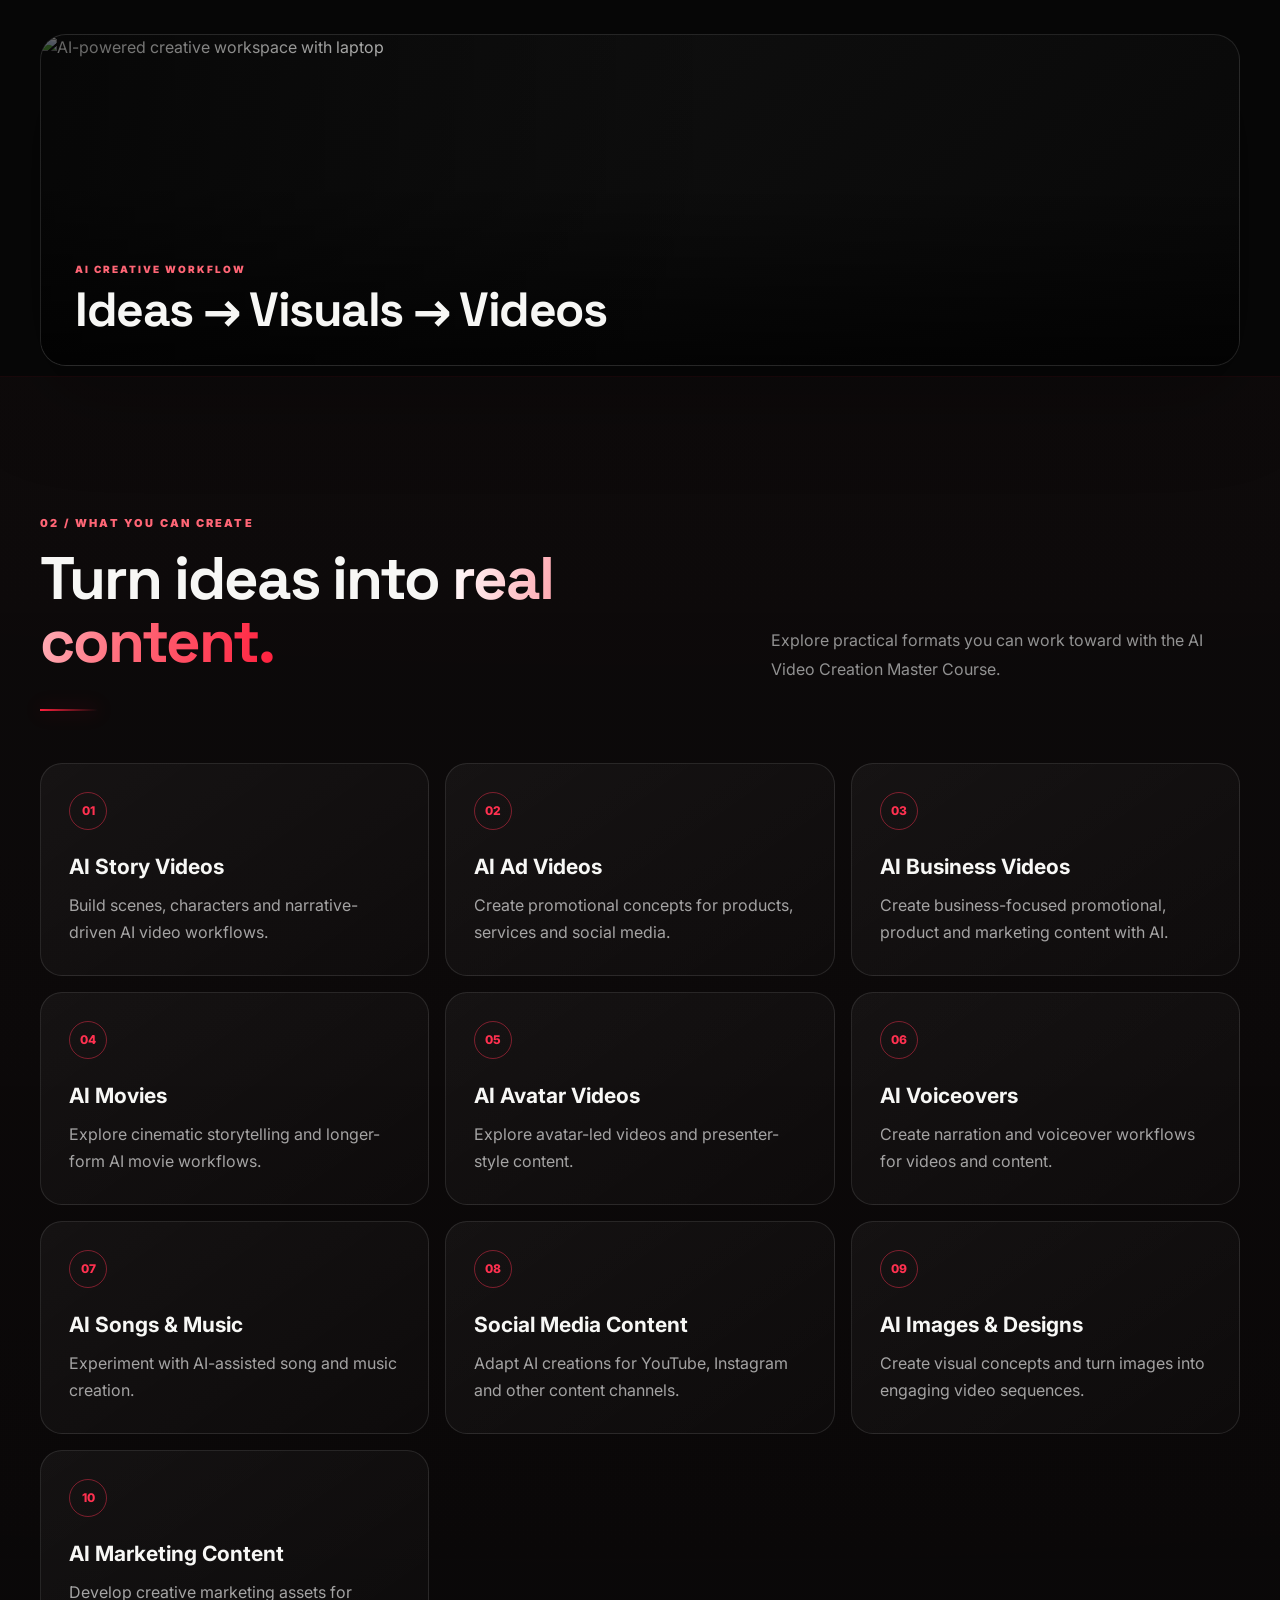
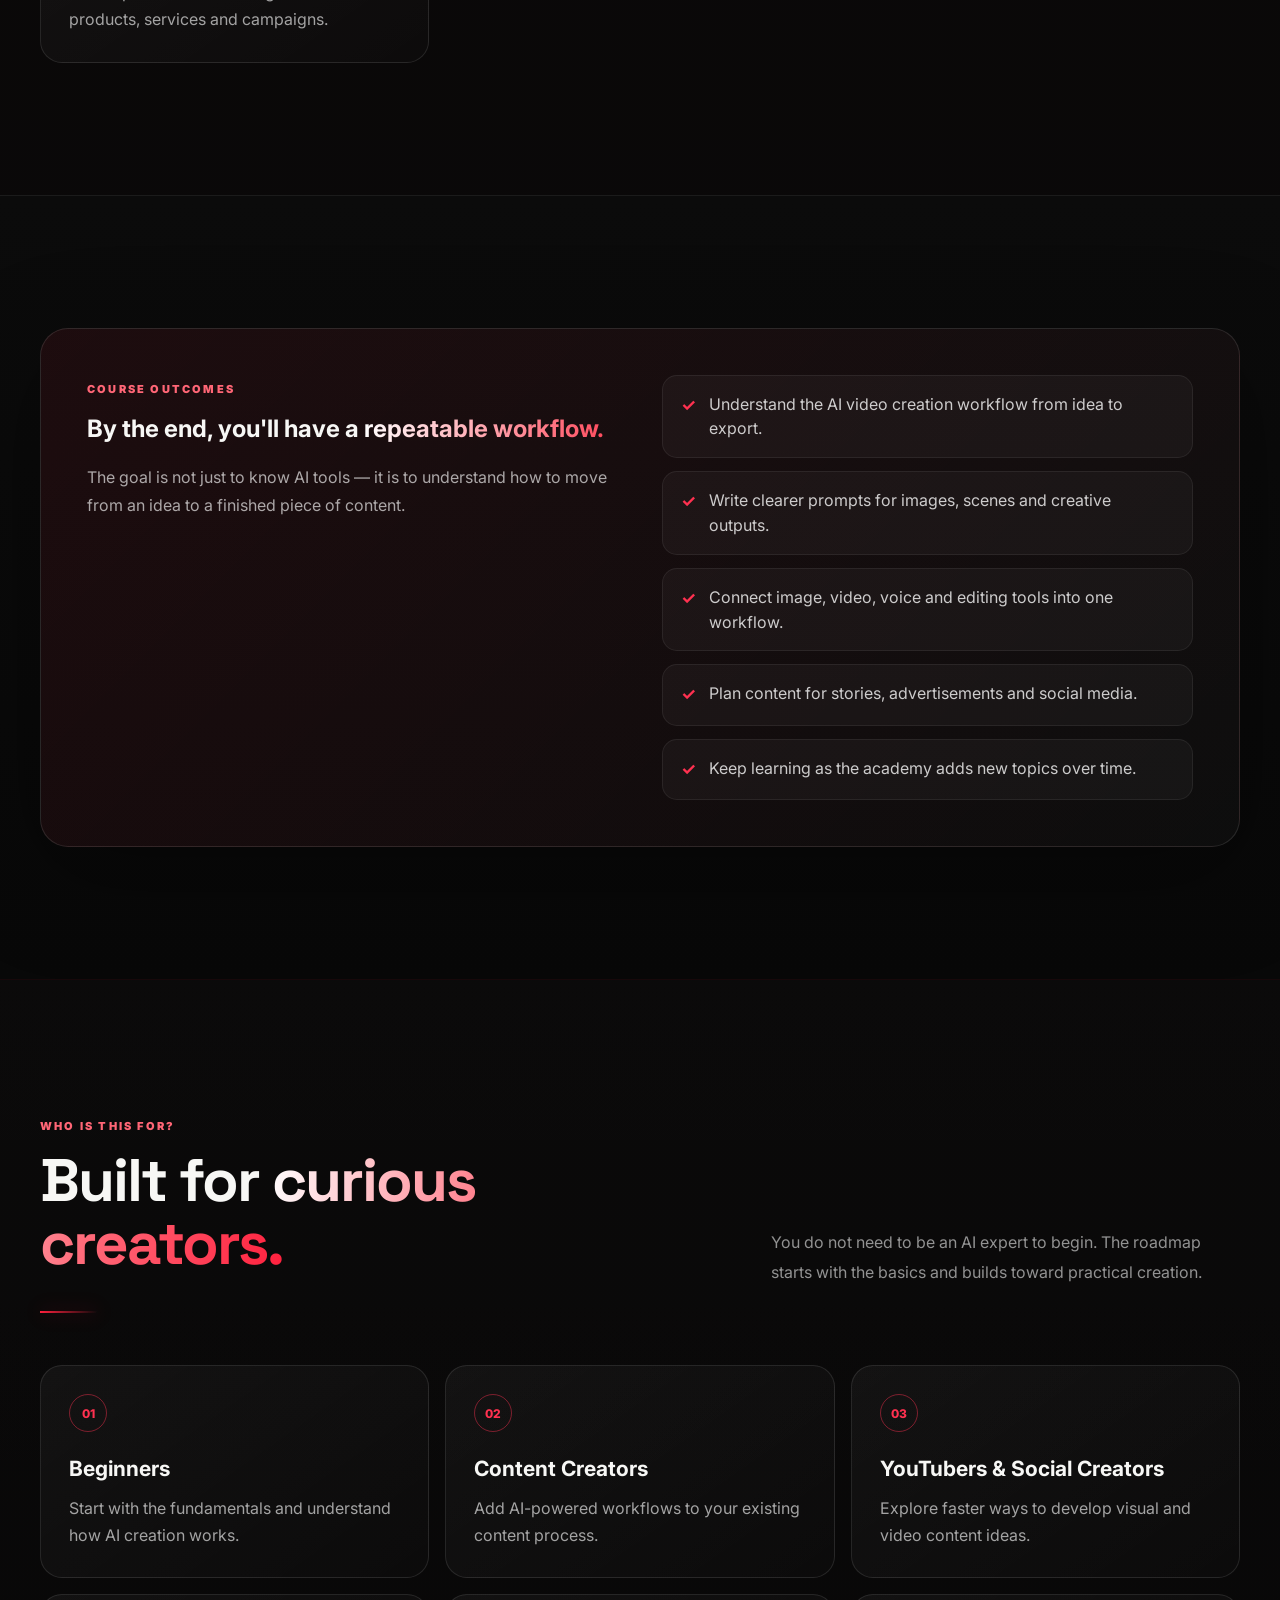
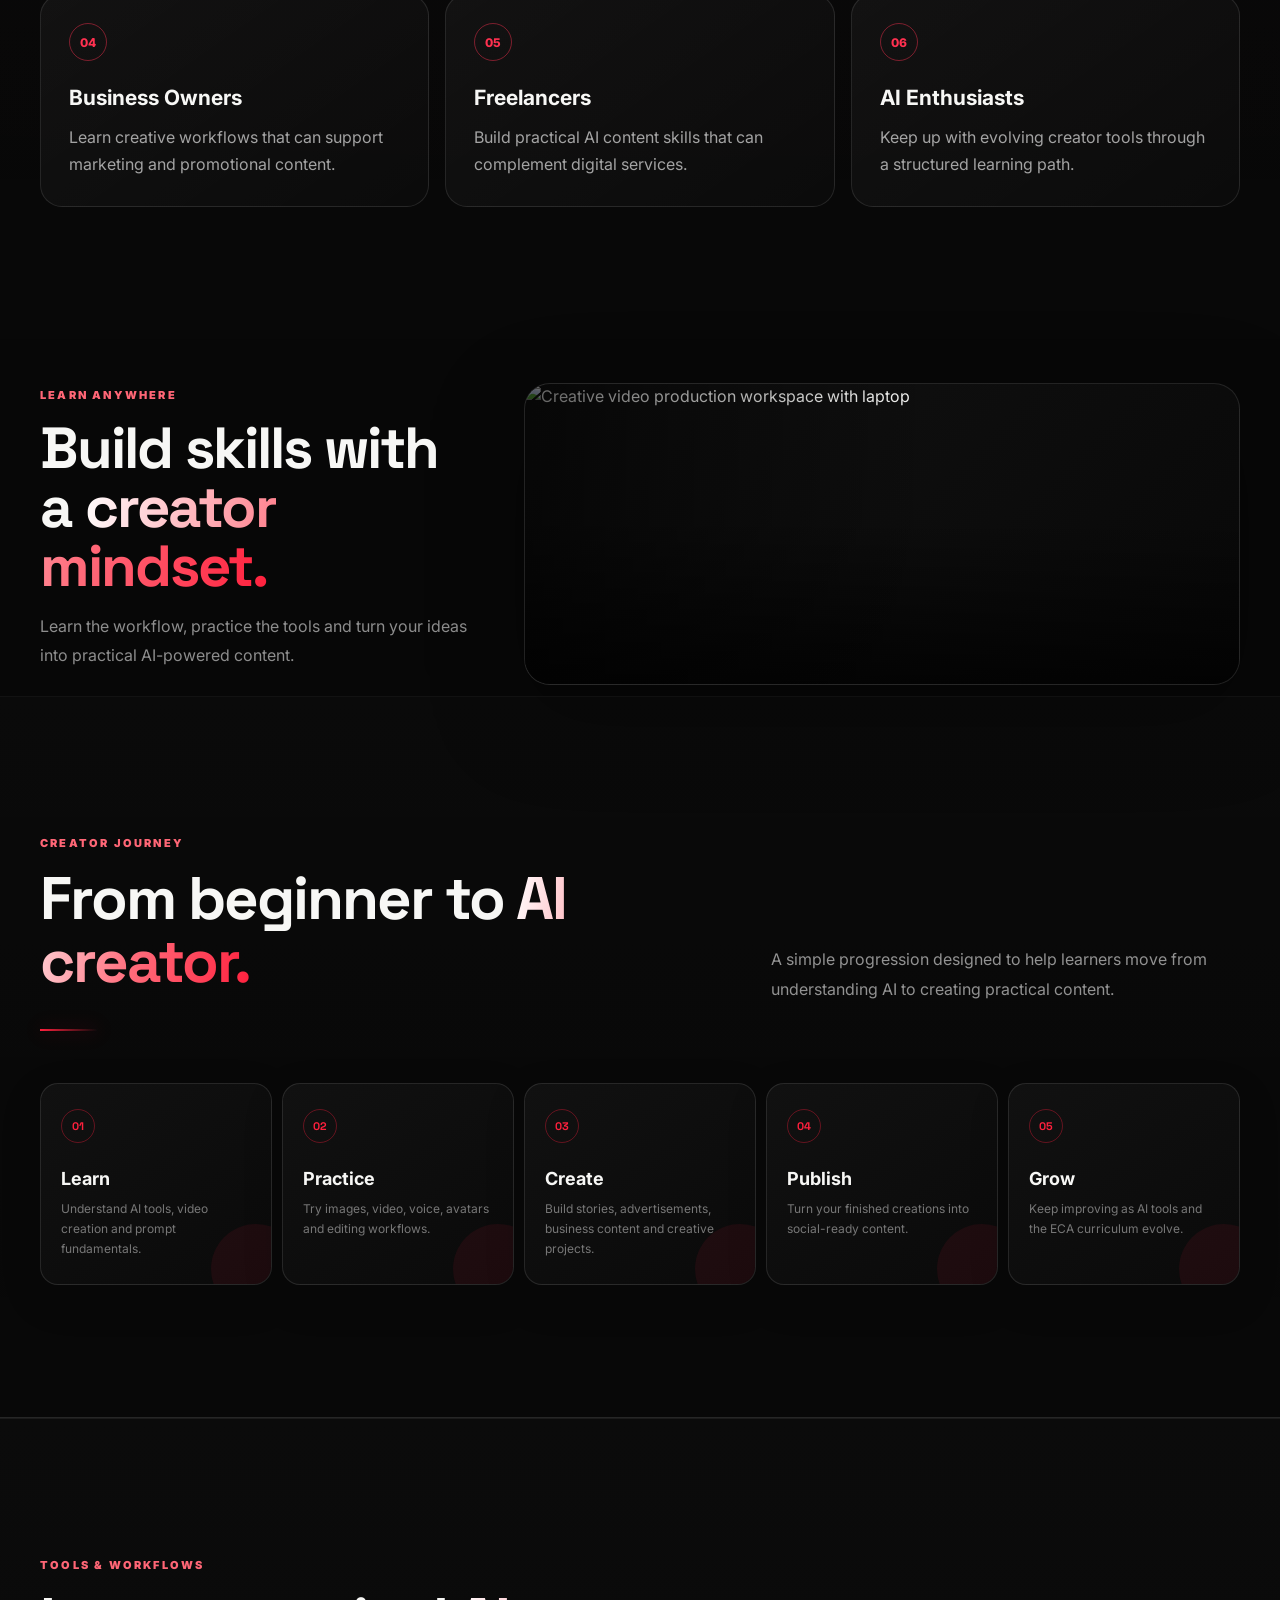
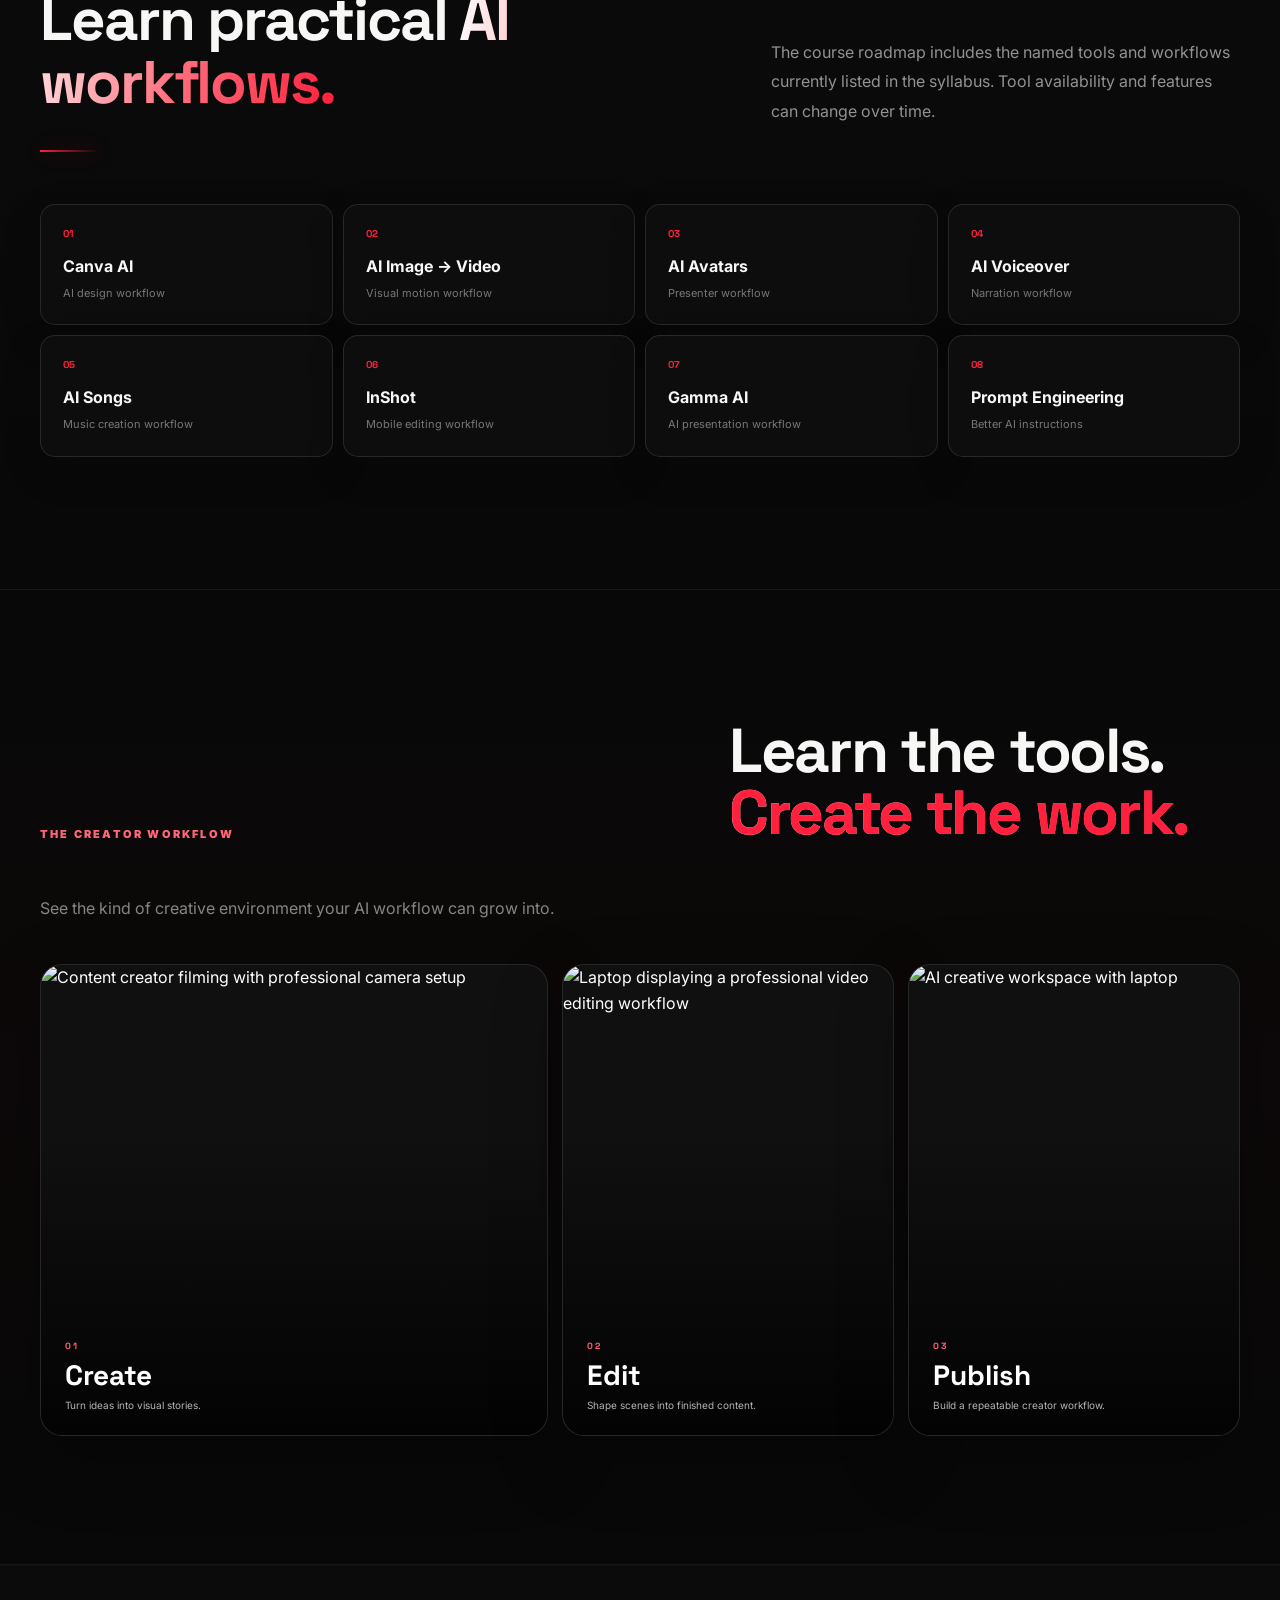
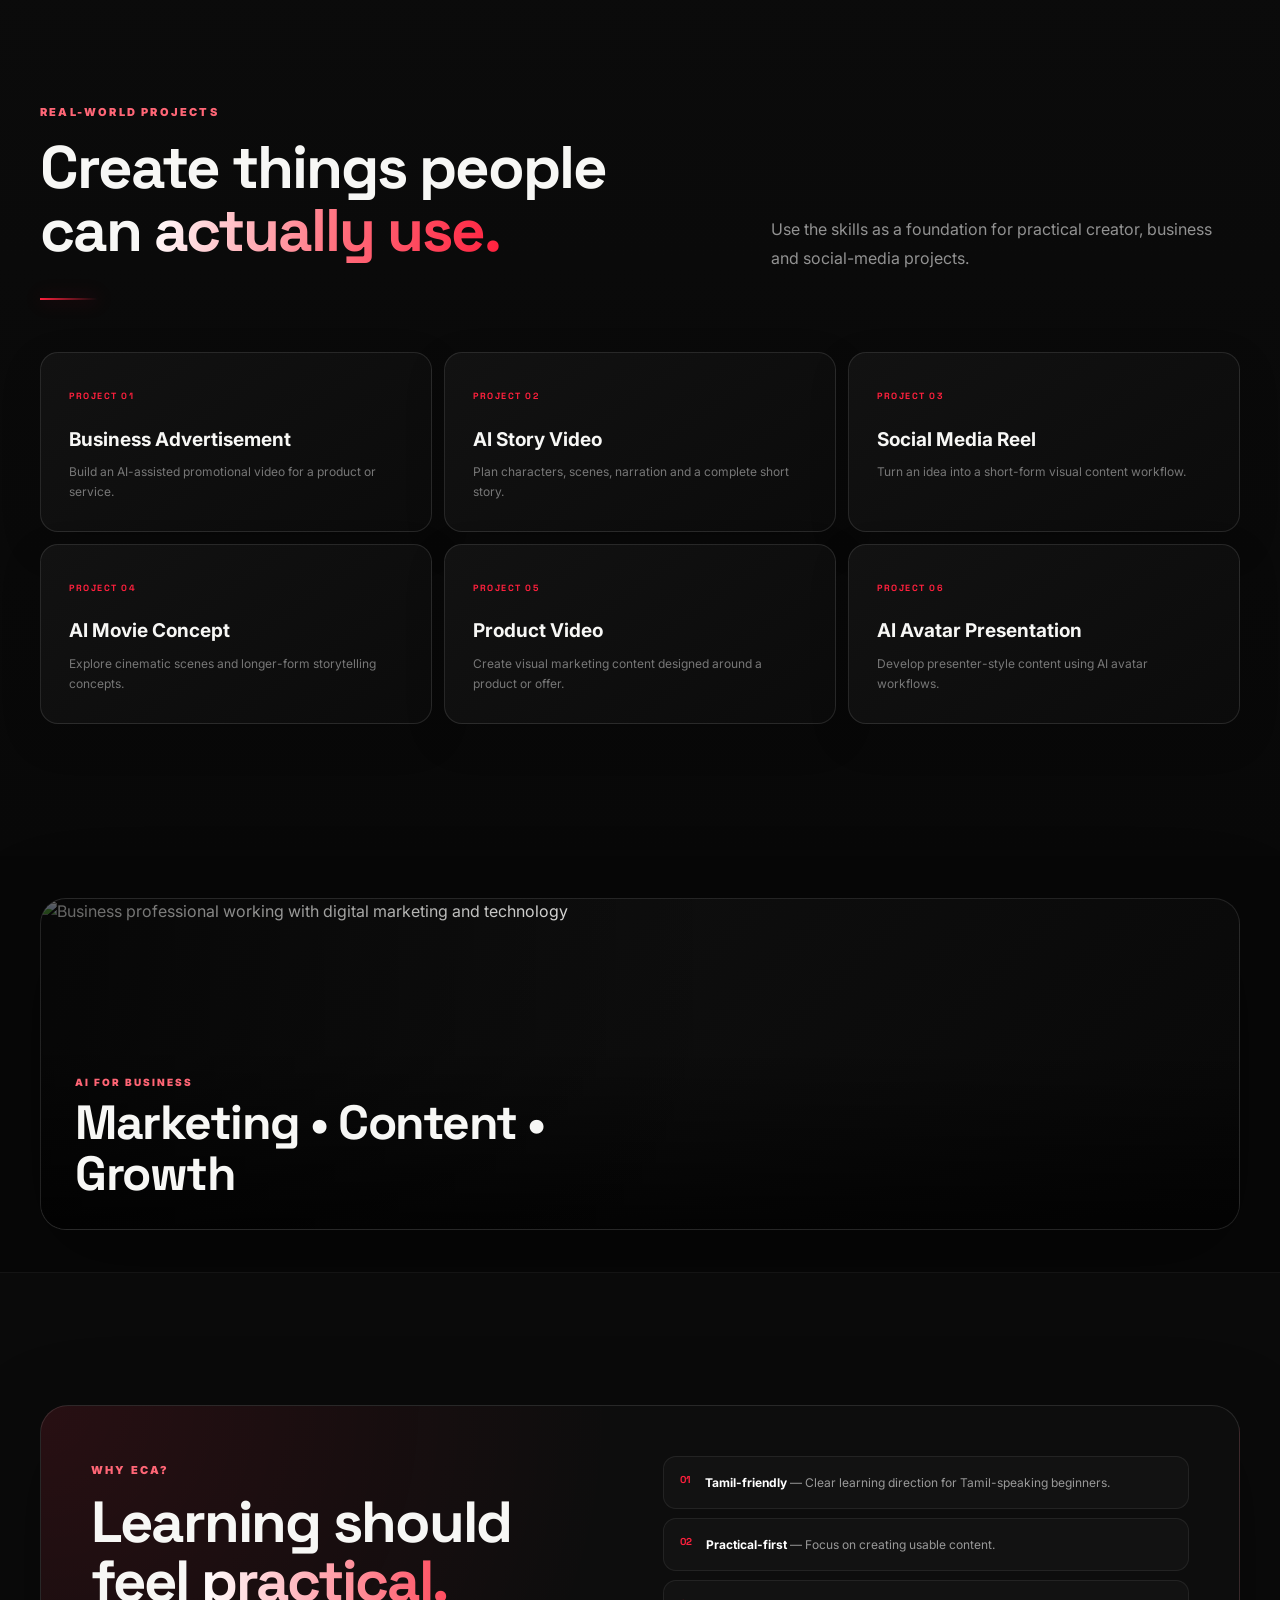
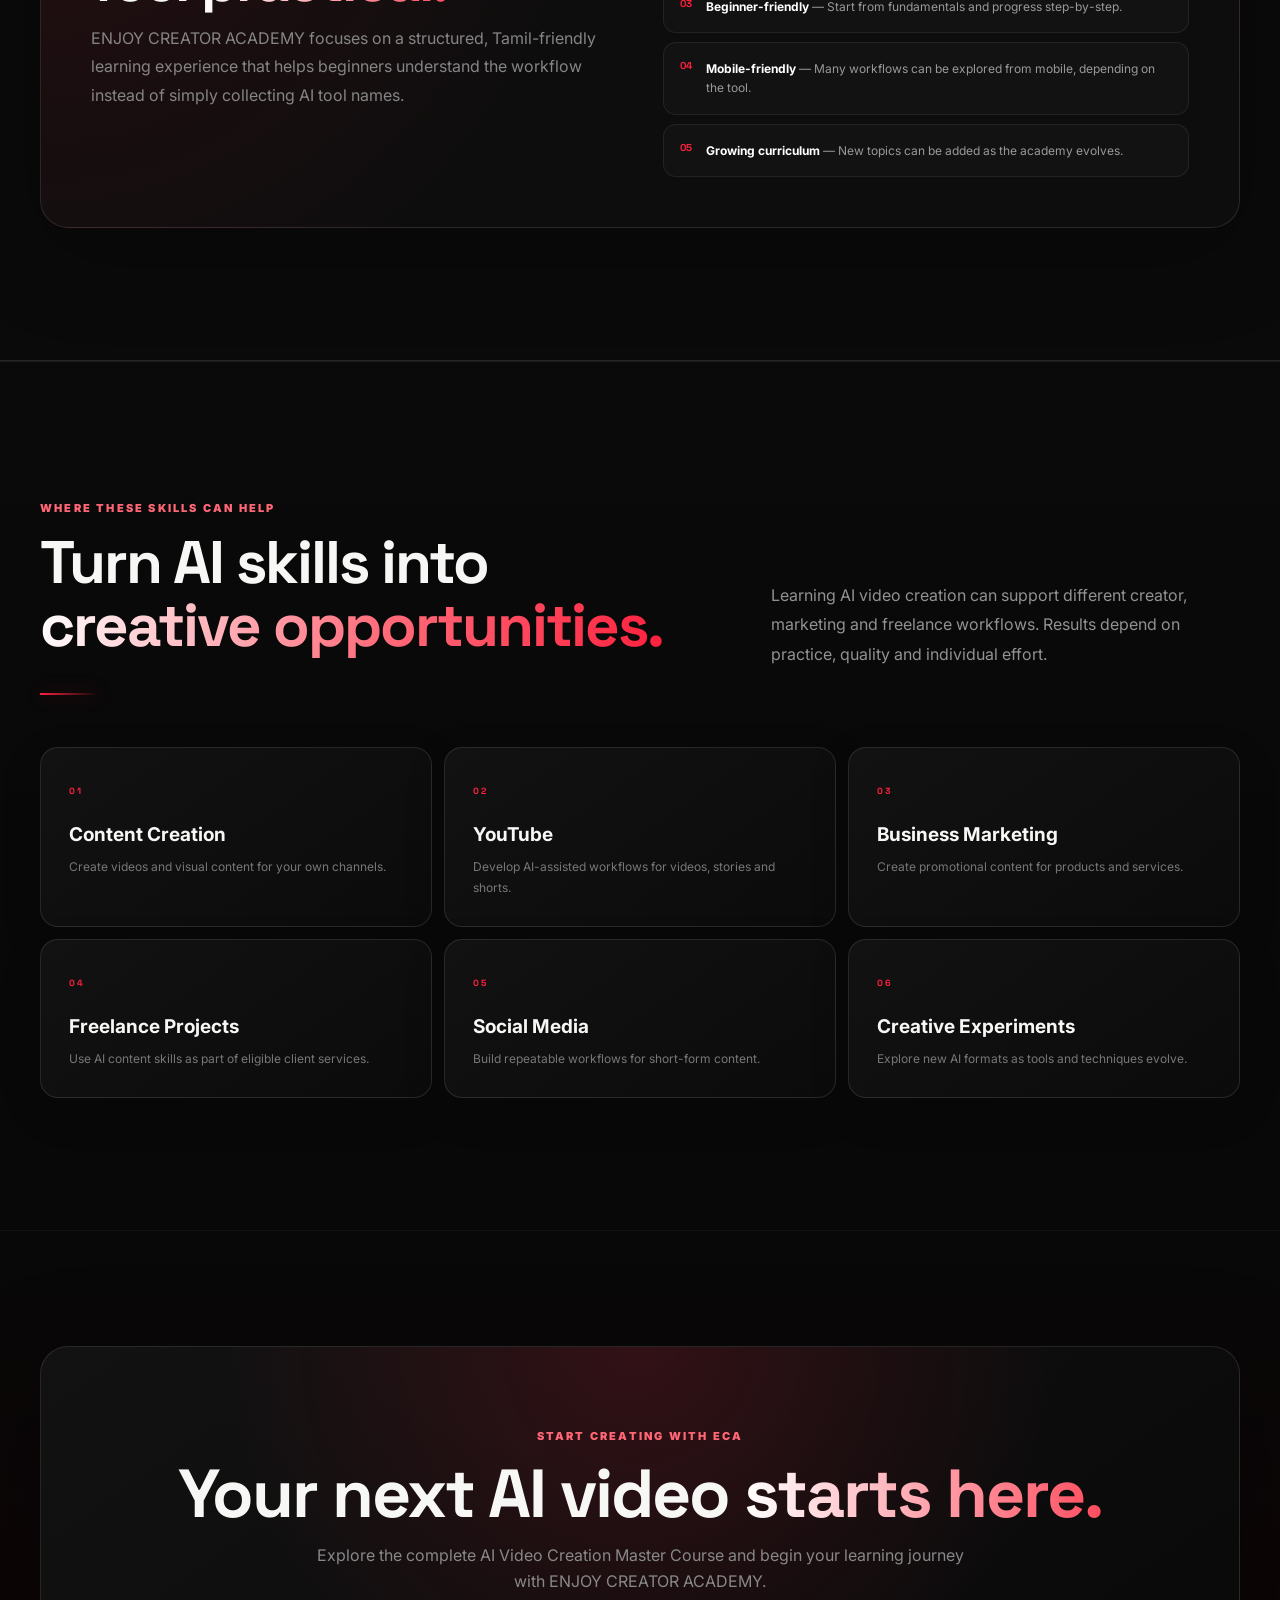
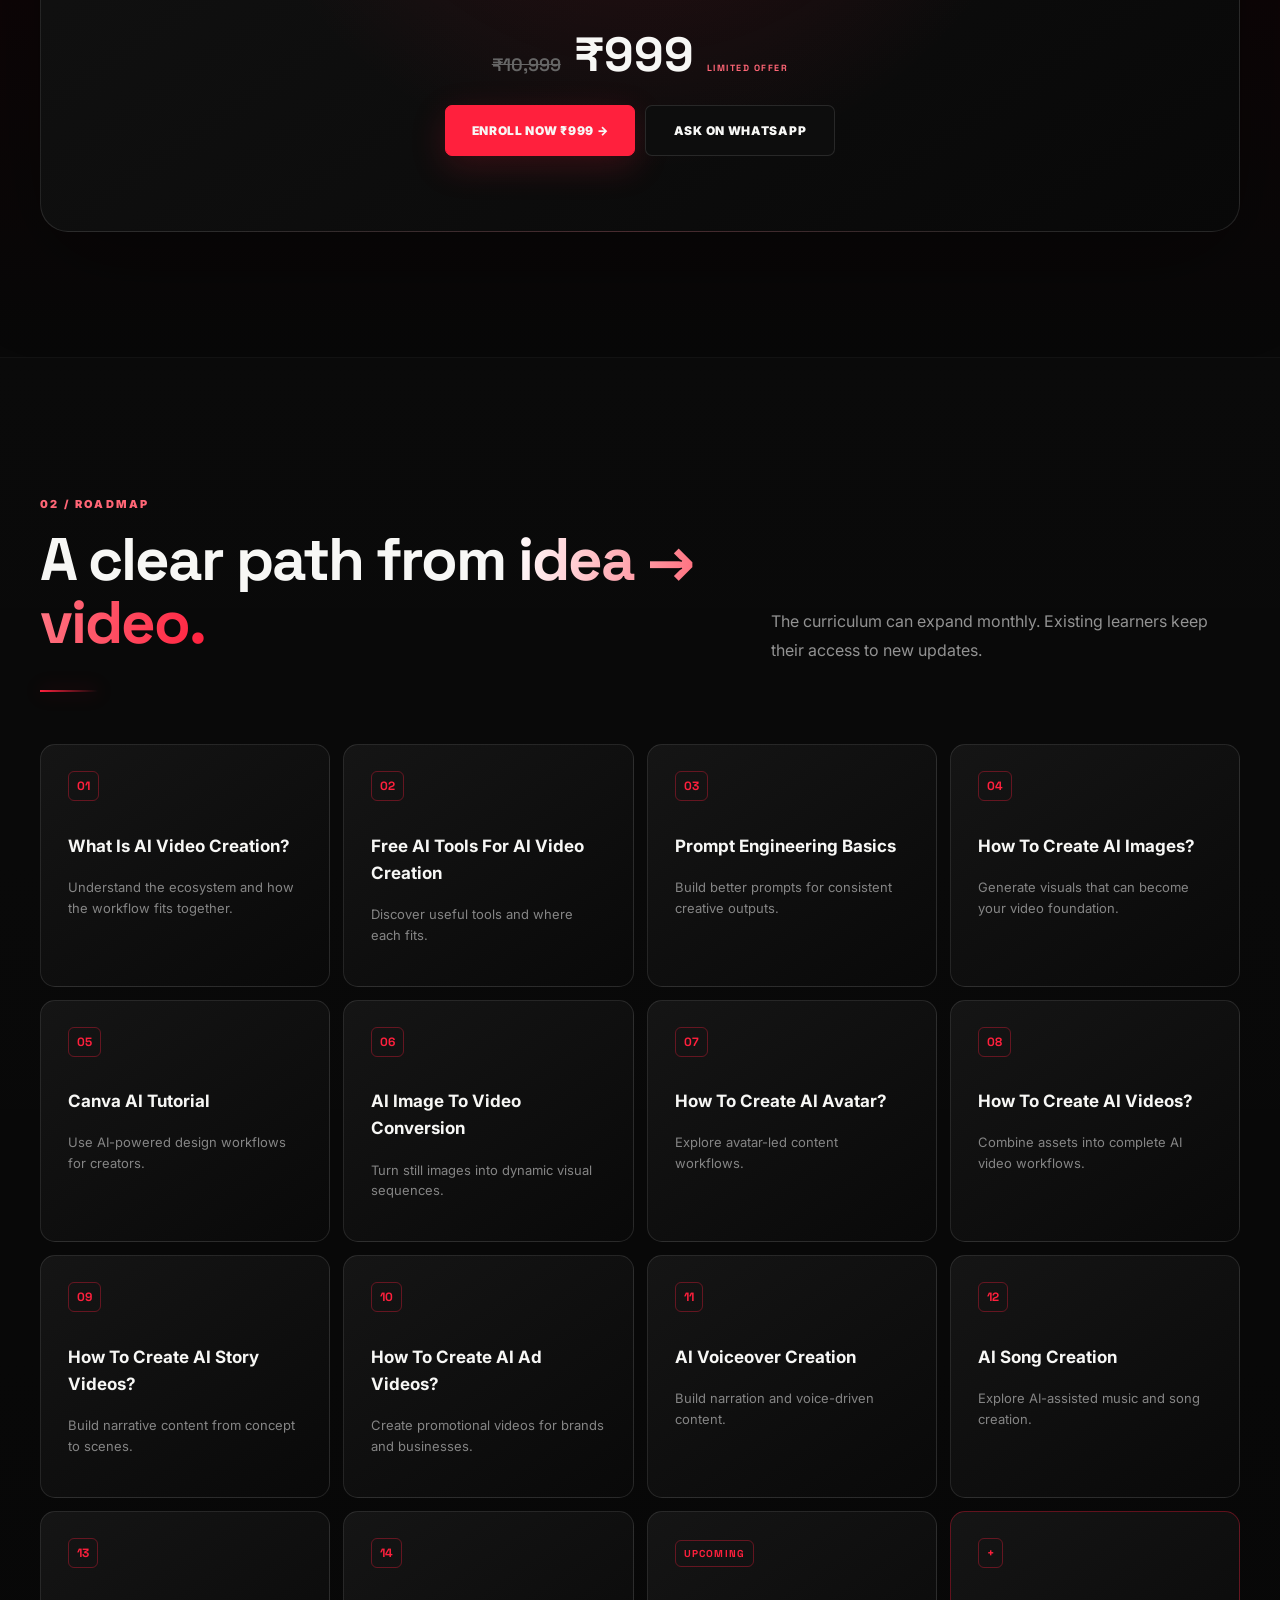
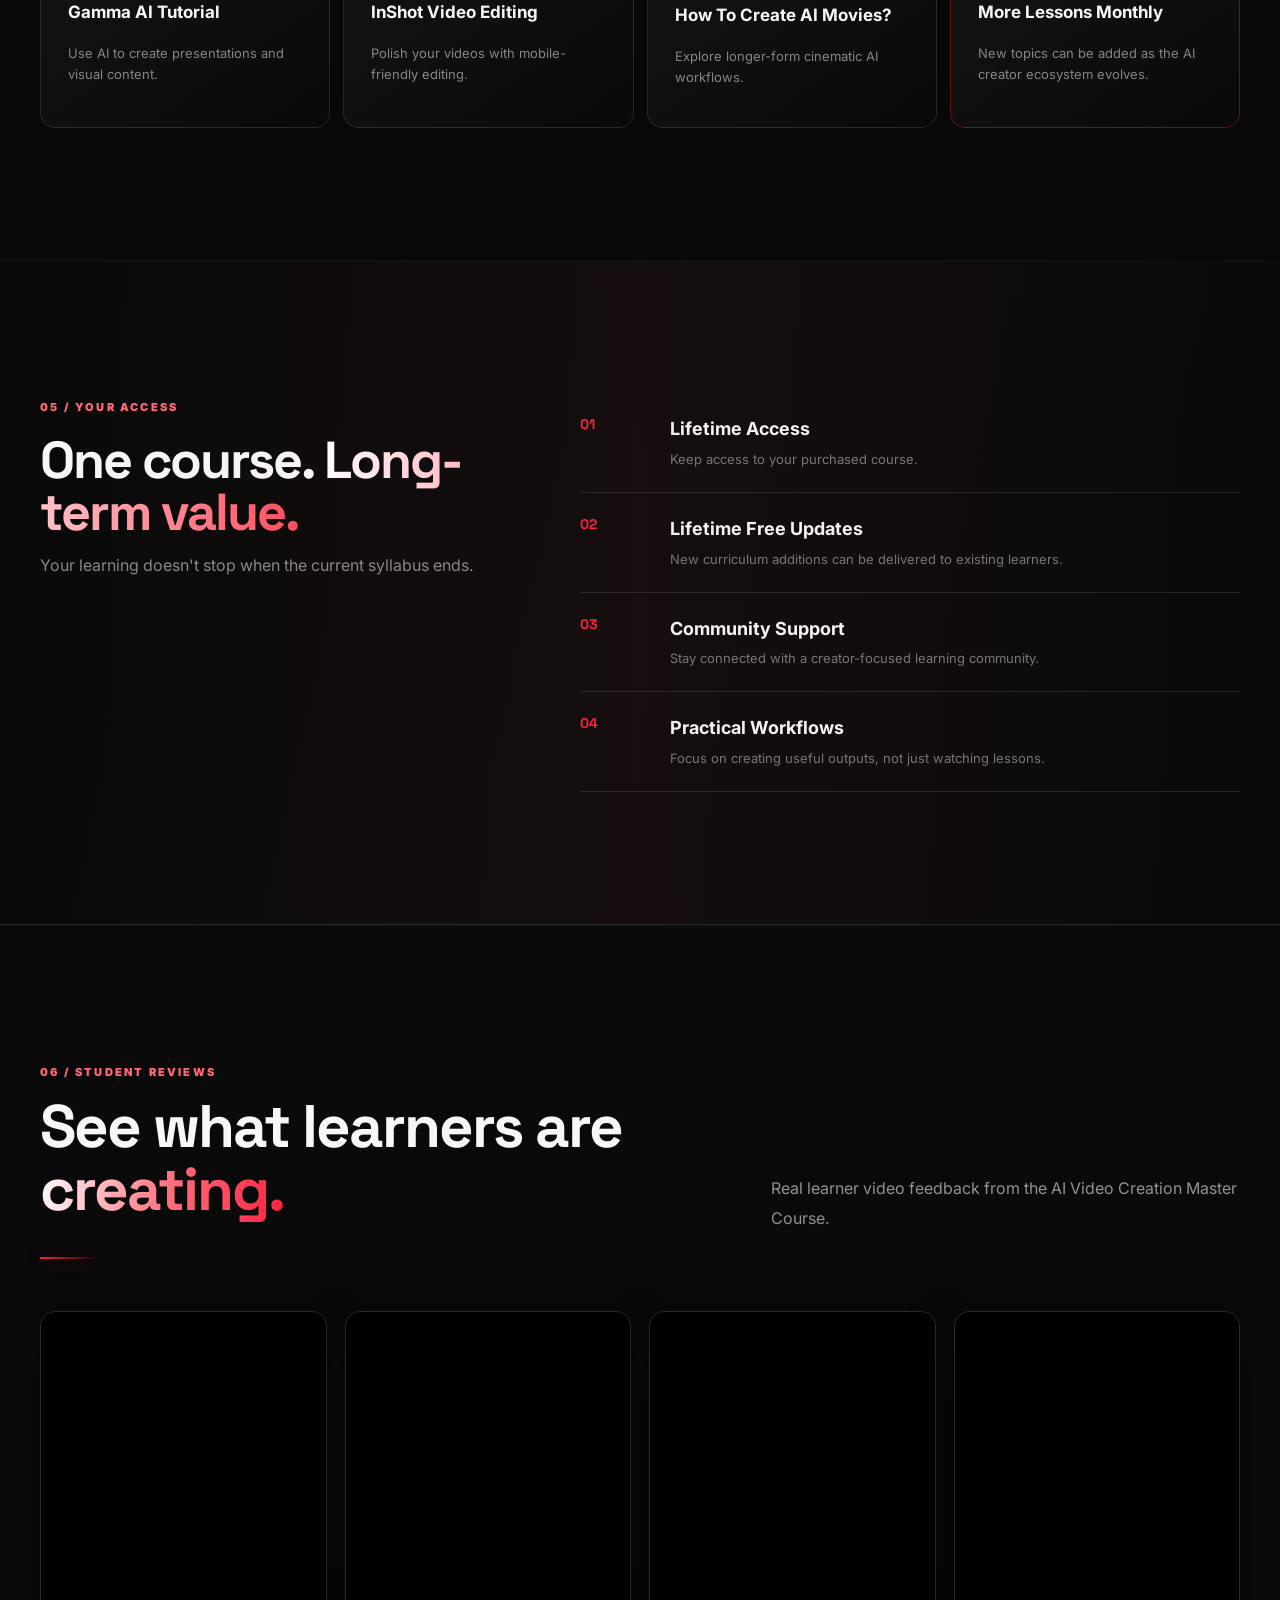
==== commit 3f409ff7: "Add files via upload" ====
--- a/index.html
+++ b/index.html
@@ -132,6 +132,16 @@
     </section>
 
 
+
+    <section class="visual-break visual-break-ai" aria-label="AI creative workspace visual">
+      <div class="container">
+        <div class="visual-frame reveal">
+          <img src="https://images.unsplash.com/photo-1758626099012-2904337e9c60?auto=format&fit=crop&fm=jpg&q=82&w=1600" alt="AI-powered creative workspace with laptop" loading="lazy" referrerpolicy="no-referrer">
+          <div class="visual-overlay"><span>AI CREATIVE WORKFLOW</span><strong>Ideas → Visuals → Videos</strong></div>
+        </div>
+      </div>
+    </section>
+
     <section class="section creation-outcomes">
       <div class="container">
         <div class="section-head reveal">
@@ -183,6 +193,16 @@
       </div>
     </section>
 
+
+    <section class="visual-break visual-break-learning" aria-label="Online learning visual">
+      <div class="container visual-split">
+        <div class="visual-copy reveal"><span class="kicker">LEARN ANYWHERE</span><h2>Build skills with a <em>creator mindset.</em></h2><p>Learn the workflow, practice the tools and turn your ideas into practical AI-powered content.</p></div>
+        <div class="visual-frame compact reveal">
+          <img src="https://images.unsplash.com/photo-1637607699078-882d9545c8f0?auto=format&fit=crop&fm=jpg&q=82&w=1600" alt="Creative video production workspace with laptop" loading="lazy" referrerpolicy="no-referrer">
+        </div>
+      </div>
+    </section>
+
     <section class="section creator-roadmap">
       <div class="container">
         <div class="section-head reveal"><div><span class="kicker">CREATOR JOURNEY</span><h2>From beginner to <em>AI creator.</em></h2></div><p>A simple progression designed to help learners move from understanding AI to creating practical content.</p></div>
@@ -212,6 +232,17 @@
       </div>
     </section>
 
+    <section class="creator-gallery" aria-label="Creator workflow visuals">
+      <div class="container">
+        <div class="gallery-head reveal"><span class="kicker">THE CREATOR WORKFLOW</span><h2>Learn the tools. <em>Create the work.</em></h2><p>See the kind of creative environment your AI workflow can grow into.</p></div>
+        <div class="gallery-grid">
+          <figure class="gallery-card gallery-card-large reveal"><img src="https://images.unsplash.com/photo-1774813958359-5bf922706448?auto=format&fit=crop&fm=jpg&q=82&w=1600" alt="Content creator filming with professional camera setup" loading="lazy" referrerpolicy="no-referrer"><figcaption><span>01</span><strong>Create</strong><small>Turn ideas into visual stories.</small></figcaption></figure>
+          <figure class="gallery-card reveal"><img src="https://images.unsplash.com/photo-1746014600929-8e4bf8d370f9?auto=format&fit=crop&fm=jpg&q=82&w=1200" alt="Laptop displaying a professional video editing workflow" loading="lazy" referrerpolicy="no-referrer"><figcaption><span>02</span><strong>Edit</strong><small>Shape scenes into finished content.</small></figcaption></figure>
+          <figure class="gallery-card reveal"><img src="https://images.unsplash.com/photo-1758626099012-2904337e9c60?auto=format&fit=crop&fm=jpg&q=82&w=1200" alt="AI creative workspace with laptop" loading="lazy" referrerpolicy="no-referrer"><figcaption><span>03</span><strong>Publish</strong><small>Build a repeatable creator workflow.</small></figcaption></figure>
+        </div>
+      </div>
+    </section>
+
     <section class="section projects-section">
       <div class="container">
         <div class="section-head reveal"><div><span class="kicker">REAL-WORLD PROJECTS</span><h2>Create things people can <em>actually use.</em></h2></div><p>Use the skills as a foundation for practical creator, business and social-media projects.</p></div>
@@ -222,6 +253,16 @@
           <article class="project-card reveal"><span>PROJECT 04</span><h3>AI Movie Concept</h3><p>Explore cinematic scenes and longer-form storytelling concepts.</p></article>
           <article class="project-card reveal"><span>PROJECT 05</span><h3>Product Video</h3><p>Create visual marketing content designed around a product or offer.</p></article>
           <article class="project-card reveal"><span>PROJECT 06</span><h3>AI Avatar Presentation</h3><p>Develop presenter-style content using AI avatar workflows.</p></article>
+        </div>
+      </div>
+    </section>
+
+
+    <section class="visual-break visual-break-business" aria-label="Business and marketing visual">
+      <div class="container">
+        <div class="visual-frame reveal">
+          <img src="https://images.unsplash.com/photo-1770876577940-297a5b6f31b1?auto=format&fit=crop&fm=jpg&q=82&w=1600" alt="Business professional working with digital marketing and technology" loading="lazy" referrerpolicy="no-referrer">
+          <div class="visual-overlay"><span>AI FOR BUSINESS</span><strong>Marketing • Content • Growth</strong></div>
         </div>
       </div>
     </section>
--- a/style.css
+++ b/style.css
@@ -167,3 +167,97 @@
 .founder-legacy-strip{display:grid;grid-template-columns:1fr 1fr 1fr;gap:1px;margin-top:14px;border:1px solid var(--line);border-radius:15px;overflow:hidden;background:var(--line)}.founder-legacy-strip div{padding:17px 19px;background:#0d0d0d}.founder-legacy-strip small{display:block;color:#666;font:900 8px Space Grotesk;letter-spacing:1.5px}.founder-legacy-strip strong{display:block;color:#fff;font:800 10px Space Grotesk;line-height:1.45;margin-top:6px}.founder-profile-page{background:#090909}
 @media(max-width:800px){.founder-premium-card{grid-template-columns:1fr}.founder-portrait-wrap{border-right:0;border-bottom:1px solid var(--line)}.founder-premium-copy{padding:34px 25px}.founder-pillars{grid-template-columns:1fr}.founder-legacy-strip{grid-template-columns:1fr}.founder-premium-head{align-items:flex-start;flex-direction:column}.founder-seal{align-self:flex-start}}
 @media(max-width:600px){.founder-premium-head h2{font-size:38px}.founder-portrait-wrap{padding:20px}.founder-premium-copy h3{font-size:38px}.founder-premium-copy h4{line-height:1.5}.founder-premium-card{border-radius:20px}.founder-identity-chip strong{font-size:12px}}
+
+/* Premium V5.3 — Editorial section separation & academy presentation */
+.section{padding:132px 0;border-top:1px solid rgba(255,255,255,.045);}
+.section:nth-of-type(even){background:linear-gradient(180deg,rgba(255,255,255,.012),rgba(255,255,255,0));}
+.section-head{position:relative;padding-bottom:26px;margin-bottom:52px;}
+.section-head:after{content:"";position:absolute;left:0;bottom:0;width:58px;height:2px;background:linear-gradient(90deg,var(--red),transparent);box-shadow:0 0 18px rgba(255,31,61,.35)}
+.section-head h2{max-width:820px}
+.section-head>p{max-width:560px;line-height:1.85}
+.intro{background:linear-gradient(180deg,#090909,#0b0b0b);border-top:1px solid rgba(255,31,61,.08);border-bottom:1px solid rgba(255,255,255,.045)}
+.trust-section,.creation-outcomes,.outcomes-section,.audience-section,.tools-section,.projects-section,.career-section,.certificates,.services,.other-courses,.academy-authority{background:linear-gradient(180deg,#0b0b0b,#080808);}
+.course-showcase,.creator-roadmap,.reviews,.faq,.enrollment-flow{background:radial-gradient(circle at 90% 10%,rgba(255,31,61,.045),transparent 30%),#090909;}
+.creation-outcomes,.audience-section,.projects-section,.services{border-top-color:rgba(255,31,61,.06)}
+.outcomes-section,.tools-section,.career-section,.certificates,.other-courses{border-top-color:rgba(255,255,255,.08)}
+.course-showcase .course-card,.difference-section .difference-panel,.final-cta-card,.contact-card{box-shadow:0 25px 90px rgba(0,0,0,.28)}
+.creation-outcomes .feature-grid,.audience-section .feature-grid,.services .feature-grid{gap:16px}
+.creation-outcomes .feature-card,.audience-section .feature-card,.services .service-card{min-height:205px;padding:30px}
+.creator-roadmap .journey-step,.tools-section .tool-chip,.projects-section .project-card,.career-section .career-card{box-shadow:0 14px 40px rgba(0,0,0,.16)}
+.roadmap .lesson-grid{gap:13px}
+.roadmap .lesson{background:linear-gradient(145deg,#151515,#090909);border-radius:15px;padding:27px;min-height:200px}
+.benefits{position:relative;overflow:hidden;background:linear-gradient(105deg,#090909,#0d0d0d,#090909)}
+.benefits:before{content:"";position:absolute;inset:0;background:linear-gradient(90deg,transparent 0,rgba(255,31,61,.035) 50%,transparent 100%);pointer-events:none}
+.reviews .review-video-grid{gap:18px}
+.reviews .review-video{border-width:1px;box-shadow:0 22px 55px rgba(0,0,0,.35)}
+.founder-premium{margin-top:0;padding-top:140px;padding-bottom:140px}
+.final-cta-section{padding-top:115px;padding-bottom:125px;background:linear-gradient(180deg,#080808,#0d0506,#080808)}
+.contact{padding-top:120px;padding-bottom:100px;background:#080808}
+.site-footer{border-top:1px solid rgba(255,255,255,.08);}
+@media(max-width:800px){.section{padding:92px 0}.section-head{margin-bottom:38px;padding-bottom:20px}.founder-premium{padding-top:100px;padding-bottom:100px}.final-cta-section{padding-top:85px;padding-bottom:90px}.contact{padding-top:90px;padding-bottom:80px}}
+@media(max-width:600px){.section{padding:78px 0}.section-head h2{letter-spacing:-1.4px}.section-head>p{line-height:1.7}.section-head:after{width:44px}.creation-outcomes .feature-card,.audience-section .feature-card,.services .service-card{min-height:0;padding:24px}.roadmap .lesson{min-height:170px;padding:23px}}
+
+/* Premium visual breaks — related editorial imagery between major sections */
+.visual-break{padding:42px 0 10px;position:relative;background:#070707;}
+.visual-frame{position:relative;min-height:330px;border:1px solid rgba(255,255,255,.10);border-radius:26px;overflow:hidden;background:linear-gradient(135deg,#121212,#080808);box-shadow:0 28px 90px rgba(0,0,0,.34);}
+.visual-frame:before{content:"";position:absolute;inset:0;background:linear-gradient(90deg,rgba(0,0,0,.62),transparent 58%),linear-gradient(180deg,transparent 45%,rgba(0,0,0,.72));z-index:1;pointer-events:none;}
+.visual-frame img{width:100%;height:100%;min-height:330px;display:block;object-fit:cover;filter:saturate(.9) contrast(1.04);transition:transform .8s ease;}
+.visual-frame:hover img{transform:scale(1.025);}
+.visual-overlay{position:absolute;z-index:2;left:34px;bottom:30px;display:grid;gap:8px;max-width:560px;}
+.visual-overlay span{font-size:10px;font-weight:900;letter-spacing:2px;color:#ff6575;}
+.visual-overlay strong{font:700 clamp(28px,4vw,48px)/1.05 Space Grotesk;letter-spacing:-1.5px;}
+.visual-split{display:grid;grid-template-columns:.75fr 1.25fr;gap:55px;align-items:center;}
+.visual-copy h2{font:700 clamp(38px,5vw,58px)/1.02 Space Grotesk;letter-spacing:-2px;margin:12px 0 16px;}
+.visual-copy p{color:#8d8d8d;max-width:520px;line-height:1.8;}
+.visual-frame.compact{min-height:300px;}
+.visual-frame.compact img{min-height:300px;}
+.visual-break-business{padding-bottom:42px;}
+@media(max-width:800px){.visual-break{padding:25px 0 5px}.visual-split{grid-template-columns:1fr;gap:24px}.visual-frame,.visual-frame img,.visual-frame.compact,.visual-frame.compact img{min-height:250px}.visual-overlay{left:22px;bottom:22px}.visual-overlay strong{font-size:28px}.visual-copy h2{font-size:40px;letter-spacing:-1.3px}.visual-break-business{padding-bottom:25px}}
+
+/* Premium V5.5 — cinematic visual polish, richer imagery and restrained motion */
+:root{--red:#ff203d;--red-soft:#ff6475;--ink:#070707;--panel:#0e0e0e;}
+html{scroll-behavior:smooth;}
+body{background:radial-gradient(circle at 50% -10%,rgba(255,31,61,.045),transparent 34%),#080808;}
+.site-header{backdrop-filter:blur(18px) saturate(120%);-webkit-backdrop-filter:blur(18px);background:rgba(7,7,7,.78);border-bottom-color:rgba(255,255,255,.075);box-shadow:0 8px 40px rgba(0,0,0,.18);}
+.hero{position:relative;isolation:isolate;overflow:hidden;}
+.hero:after{content:"";position:absolute;width:620px;height:620px;right:-220px;top:-240px;border-radius:50%;background:radial-gradient(circle,rgba(255,31,61,.11),transparent 66%);filter:blur(10px);z-index:-1;animation:ambientFloat 9s ease-in-out infinite;}
+.hero-copy h1{letter-spacing:-2.8px;text-wrap:balance;}
+.hero-copy h1 em,.section-head h2 em,.visual-copy h2 em{background:linear-gradient(100deg,#fff 0%,#ff6b7a 55%,#ff203d 100%);-webkit-background-clip:text;background-clip:text;color:transparent;}
+.btn{transition:transform .3s cubic-bezier(.2,.8,.2,1),box-shadow .3s ease,border-color .3s ease,background .3s ease;}
+.btn-primary{box-shadow:0 10px 35px rgba(255,31,61,.18);}
+.btn-primary:hover{box-shadow:0 15px 48px rgba(255,31,61,.32);transform:translateY(-2px);}
+.feature-card,.outcome-card,.audience-card,.journey-step,.tool-chip,.project-card,.career-card,.service-card,.contact-card{transition:transform .42s cubic-bezier(.2,.8,.2,1),border-color .42s ease,box-shadow .42s ease,background .42s ease;}
+.feature-card:hover,.outcome-card:hover,.audience-card:hover,.journey-step:hover,.project-card:hover,.career-card:hover,.service-card:hover{transform:translateY(-7px);border-color:rgba(255,31,61,.28);box-shadow:0 24px 60px rgba(0,0,0,.32),0 0 0 1px rgba(255,31,61,.04);}
+.course-card,.outcomes-panel,.difference-panel,.final-cta-card,.contact-card{border-color:rgba(255,255,255,.11);box-shadow:0 28px 100px rgba(0,0,0,.35);}
+.course-art img,.founder-portrait-frame img{transition:transform .8s cubic-bezier(.2,.8,.2,1),filter .5s ease;}
+.course-art:hover img,.founder-portrait-frame:hover img{transform:scale(1.035);filter:saturate(1.02) contrast(1.05);}
+.reveal{opacity:0;transform:translateY(24px) scale(.985);transition:opacity .8s ease,transform .8s cubic-bezier(.2,.75,.2,1);}
+.reveal.visible{opacity:1;transform:none;}
+.kicker{letter-spacing:2.2px;}
+.ticker{overflow:hidden;border-block:1px solid rgba(255,255,255,.07);background:linear-gradient(90deg,#090909,#111,#090909);}
+.ticker-track{animation:tickerMove 24s linear infinite;}
+.visual-frame,.gallery-card{will-change:transform;}
+.visual-frame{transition:transform .55s cubic-bezier(.2,.8,.2,1),border-color .4s ease,box-shadow .4s ease;}
+.visual-frame:hover{transform:translateY(-5px);border-color:rgba(255,31,61,.28);box-shadow:0 35px 110px rgba(0,0,0,.42);}
+.visual-frame:after{content:"";position:absolute;inset:0;background:linear-gradient(115deg,transparent 20%,rgba(255,255,255,.055) 45%,transparent 62%);transform:translateX(-130%);transition:transform .9s ease;pointer-events:none;z-index:3;}
+.visual-frame:hover:after{transform:translateX(130%);}
+.creator-gallery{padding:118px 0 128px;background:linear-gradient(180deg,#080808,#0d0809,#080808);border-block:1px solid rgba(255,255,255,.055);}
+.gallery-head{display:grid;grid-template-columns:1fr .8fr;gap:50px;align-items:end;margin-bottom:42px;}
+.gallery-head h2{font:700 clamp(40px,5vw,62px)/1 Space Grotesk;letter-spacing:-2.3px;margin:12px 0 0;}
+.gallery-head h2 em{font-style:normal;color:var(--red);}
+.gallery-head p{max-width:520px;color:#858585;line-height:1.8;margin:0;}
+.gallery-grid{display:grid;grid-template-columns:1.3fr .85fr .85fr;gap:14px;}
+.gallery-card{position:relative;min-height:390px;margin:0;border:1px solid rgba(255,255,255,.1);border-radius:22px;overflow:hidden;background:#101010;box-shadow:0 24px 70px rgba(0,0,0,.28);}
+.gallery-card img{width:100%;height:100%;min-height:390px;display:block;object-fit:cover;filter:saturate(.78) contrast(1.08);transition:transform .9s cubic-bezier(.2,.8,.2,1),filter .5s ease;}
+.gallery-card:after{content:"";position:absolute;inset:0;background:linear-gradient(180deg,transparent 35%,rgba(0,0,0,.82) 100%);pointer-events:none;}
+.gallery-card:hover img{transform:scale(1.055);filter:saturate(.98) contrast(1.06);}
+.gallery-card figcaption{position:absolute;left:24px;right:24px;bottom:22px;z-index:2;display:grid;gap:5px;}
+.gallery-card figcaption span{color:#ff6575;font:900 9px Space Grotesk;letter-spacing:2px;}
+.gallery-card figcaption strong{font:700 28px Space Grotesk;color:#fff;}
+.gallery-card figcaption small{color:#b5b5b5;font-size:10px;line-height:1.5;}
+.gallery-card-large{min-height:470px;}
+.gallery-card-large img{min-height:470px;}
+@keyframes ambientFloat{0%,100%{transform:translate3d(0,0,0) scale(1)}50%{transform:translate3d(-18px,18px,0) scale(1.05)}}
+@keyframes tickerMove{from{transform:translateX(0)}to{transform:translateX(-25%)}}
+@media(max-width:800px){.gallery-head{grid-template-columns:1fr;gap:18px}.creator-gallery{padding:88px 0}.gallery-grid{grid-template-columns:1fr}.gallery-card,.gallery-card-large,.gallery-card img,.gallery-card-large img{min-height:310px}.gallery-card figcaption{left:20px;right:20px;bottom:18px}.gallery-card figcaption strong{font-size:24px}.hero-copy h1{letter-spacing:-2px}.site-header{backdrop-filter:blur(14px);-webkit-backdrop-filter:blur(14px)}}
+@media(prefers-reduced-motion:reduce){html{scroll-behavior:auto}.reveal{opacity:1;transform:none;transition:none}.ticker-track,.hero:after{animation:none}.btn,.feature-card,.outcome-card,.audience-card,.journey-step,.project-card,.career-card,.service-card,.visual-frame,.gallery-card img{transition:none}}
